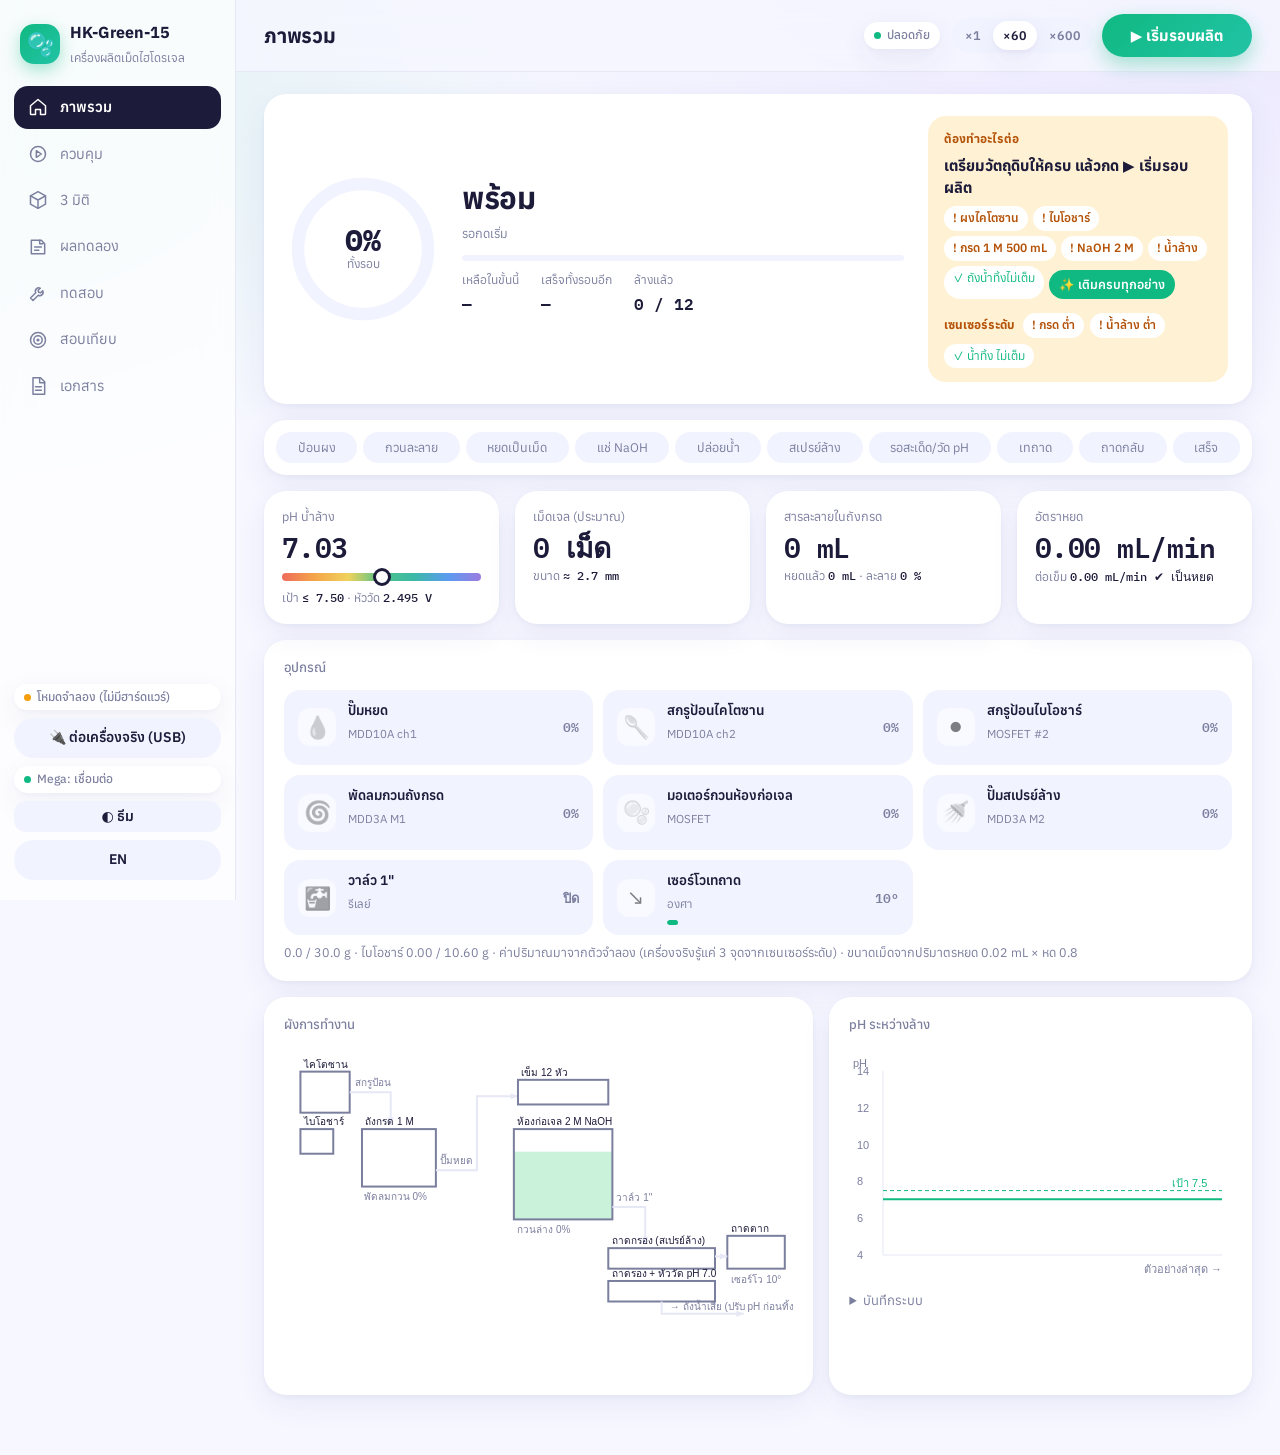
==== app.html @ 0091b48e "Web Serial: drive the real Mega straight from the website over USB (Chrome/Edge) Co-Authored-By: Cla" ====
<!doctype html>
<html lang="th">
<head>
<meta charset="utf-8">
<meta name="viewport" content="width=device-width, initial-scale=1">
<link rel="manifest" href="manifest.webmanifest"><meta name="theme-color" content="#10b981"><link rel="icon" href="icons/icon-192.png"><link rel="apple-touch-icon" href="icons/apple-touch-icon.png">
<title>HK-Green-15</title>
<link rel="preconnect" href="https://fonts.googleapis.com"><link rel="preconnect" href="https://fonts.gstatic.com" crossorigin>
<link href="https://fonts.googleapis.com/css2?family=Anuphan:wght@400;500;600;700&family=IBM+Plex+Mono:wght@400;500;600&display=swap" rel="stylesheet">
<link rel="stylesheet" href="style.css">
</head>
<body>
<aside id="side">
  <a class="brand" href="index.html" title="หน้าแรก" style="color:inherit;text-decoration:none"><div class="logo">🫧</div><div><b>HK-Green-15</b><small>เครื่องผลิตเม็ดไฮโดรเจล</small></div></a>
  <nav id="tabs"><button data-t="live" class="on"><svg viewBox="0 0 24 24" fill="none" stroke="currentColor" stroke-width="1.8" stroke-linecap="round" stroke-linejoin="round"><path d="M3 10.5 12 3l9 7.5V20a1 1 0 0 1-1 1h-5v-6H9v6H4a1 1 0 0 1-1-1z"/></svg><span>ภาพรวม</span></button><button data-t="run"><svg viewBox="0 0 24 24" fill="none" stroke="currentColor" stroke-width="1.8" stroke-linecap="round" stroke-linejoin="round"><circle cx="12" cy="12" r="9"/><path d="m10 8 6 4-6 4z"/></svg><span>ควบคุม</span></button><button data-t="m3d"><svg viewBox="0 0 24 24" fill="none" stroke="currentColor" stroke-width="1.8" stroke-linecap="round" stroke-linejoin="round"><path d="M12 2 3 7v10l9 5 9-5V7z"/><path d="m3 7 9 5 9-5M12 12v10"/></svg><span>3 มิติ</span></button><button data-t="batch"><svg viewBox="0 0 24 24" fill="none" stroke="currentColor" stroke-width="1.8" stroke-linecap="round" stroke-linejoin="round"><path d="M4 4h12l4 4v12H4z"/><path d="M8 12h8M8 16h5M14 4v4h4"/></svg><span>ผลทดลอง</span></button><button data-t="test"><svg viewBox="0 0 24 24" fill="none" stroke="currentColor" stroke-width="1.8" stroke-linecap="round" stroke-linejoin="round"><path d="M14.7 6.3a4 4 0 0 0-5.4 5.4L3 18l3 3 6.3-6.3a4 4 0 0 0 5.4-5.4l-2.5 2.5-2.4-.6-.6-2.4z"/></svg><span>ทดสอบ</span></button><button data-t="cal"><svg viewBox="0 0 24 24" fill="none" stroke="currentColor" stroke-width="1.8" stroke-linecap="round" stroke-linejoin="round"><circle cx="12" cy="12" r="9"/><circle cx="12" cy="12" r="5"/><circle cx="12" cy="12" r="1"/></svg><span>สอบเทียบ</span></button><button data-t="doc"><svg viewBox="0 0 24 24" fill="none" stroke="currentColor" stroke-width="1.8" stroke-linecap="round" stroke-linejoin="round"><path d="M6 2h9l5 5v15H6z"/><path d="M14 2v6h6M9 13h7M9 17h7"/></svg><span>เอกสาร</span></button></nav>
  <div class="sidefoot">
    <span id="bMode" class="badge">—</span>
    <button class="b ghost usbbtn" id="usbBtn" hidden title="Chrome / Edge: ต่อ Arduino Mega ด้วยสาย USB แล้วคุมจากเว็บนี้ได้เลย">🔌 ต่อเครื่องจริง (USB)</button>
    <span id="bLink" class="badge">ไม่มีข้อมูล</span>
    <button class="b ghost" id="theme" title="สลับโหมดสว่าง/มืด">◐ ธีม</button>
  </div>
</aside>
<div id="appmain">
<header id="topbar">
  <div class="tbtitle" id="tbTitle">ภาพรวม</div>
  <div class="spacer"></div>
  <span id="bSafety" class="badge">—</span>
  <div id="dock">
    <div class="spdchips sim" id="dockSpd"><button data-speed="1">×1</button><button data-speed="60">×60</button><button data-speed="600">×600</button></div>
    <button class="b main" id="dockMain">▶ เริ่มรอบผลิต</button>
  </div>
</header>
<main>
<!-- ============================================================ live -->
<section class="tab on" id="t-live">
  <div class="hero card">
    <div class="ring"><svg viewBox="0 0 120 120"><circle class="rbg" cx="60" cy="60" r="52"/><circle class="rfg" id="ringFg" cx="60" cy="60" r="52"/></svg>
      <div class="ringtxt"><b id="ringPct">0%</b><small>ทั้งรอบ</small></div></div>
    <div class="herobody">
      <div class="herostate"><span class="state" id="stName">—</span></div>
      <div class="note" id="stDesc">—</div>
      <div class="bar"><i id="stBar"></i></div>
      <div class="herokv"><div><small>เหลือในขั้นนี้</small><b id="stLeft">—</b></div><div><small>เสร็จทั้งรอบอีก</small><b id="eta">—</b></div><div><small>ล้างแล้ว</small><b id="rinseN">—</b></div></div>
    </div>
    <div class="nextcard" id="nextCard"><small>ต้องทำอะไรต่อ</small><b id="nextTxt">—</b><div id="checklist2"></div></div>
  </div>
  <div class="steps card" id="steps"></div>
  <div class="kpis">
    <div class="kpi"><small>pH น้ำล้าง</small><b><span id="ph">—</span></b><div class="phbar"><i id="phMark"></i></div><span class="kfoot">เป้า <b id="phT">—</b> · หัววัด <b id="phV">—</b></span></div>
    <div class="kpi"><small>เม็ดเจล (ประมาณ)</small><b id="beads">—</b><span class="kfoot">ขนาด <b id="beadD">—</b></span></div>
    <div class="kpi"><small>สารละลายในถังกรด</small><b id="acid">—</b><span class="kfoot">หยดแล้ว <b id="dripped">—</b> · ละลาย <b id="diss">—</b></span></div>
    <div class="kpi"><small>อัตราหยด</small><b id="flow">—</b><span class="kfoot">ต่อเข็ม <b id="perNeedle">—</b></span></div>
  </div>
  <div class="card"><h3>อุปกรณ์</h3><div class="eqgrid" id="outs"></div>
    <div class="note"><span id="powder">—</span> · <span id="simOnlyNote">ค่าปริมาณมาจากตัวจำลอง — เครื่องจริงรู้แค่ 3 จุดจากเซนเซอร์ระดับ</span></div></div>
  <div class="split" style="margin-top:16px">
    <div class="card"><h3>ผังการทำงาน</h3><canvas id="proc" height="330"></canvas></div>
    <div class="card"><h3>pH ระหว่างล้าง</h3><canvas id="trend" height="230"></canvas>
      <details class="logbox"><summary>บันทึกระบบ</summary><div class="log" id="log"></div></details></div>
  </div>
</section>

<!-- ============================================================ run / recipe -->
<section class="tab" id="t-run">
  <div class="split">
    <div class="card"><h3>สั่งงาน</h3>
      <div class="row"><button class="b green" id="start">▶ เริ่มรอบผลิต</button><button class="b red" id="stop">■ หยุดฉุกเฉิน (SAFE)</button>
        <button class="b ghost" id="reset">รีเซ็ตหลังหยุด (ดึง E-stop ขึ้นก่อน)</button></div>
      <div class="note">เริ่มได้เมื่อสถานะ IDLE หรือ DONE · ปุ่มเขียวหน้าเครื่องทำงานเหมือนกัน · E-stop ตัดไฟ 12 V มอเตอร์ด้วยฮาร์ดแวร์</div>
      <div class="card sim" style="margin-top:12px"><h3>ความเร็วตัวจำลอง</h3>
        <div class="row"><button class="b ghost" data-speed="1">×1</button><button class="b ghost" data-speed="60">×60</button>
          <button class="b ghost" data-speed="600">×600</button><button class="b ghost" data-speed="3600">×3600</button>
          <button class="b ghost" id="skip">ข้ามขั้นนี้</button><span class="mono" id="spd">—</span></div>
        <div class="row"><button class="b red" id="simEstop">กด E-stop</button><button class="b ghost" id="simEstopRel">ดึง E-stop ขึ้น</button></div>
        <div class="note">×600 = 1 วินาทีจริงเท่ากับ 10 นาที (ทั้งรอบ ~9 ชม. ใช้ ~1 นาที)</div></div>
    </div>
    <div class="card"><h3>สูตร</h3>
      <div class="row"><label class="f">ปริมาตรกรด (mL)<input type="number" id="vol" value="500" step="50"></label>
        <label class="f">ไคโตซาน (% w/v)<input type="number" id="chi" value="6" step="0.5"></label>
        <label class="f">ไบโอชาร์ (% w/w)<select id="bio"><option>0</option><option>1</option><option selected>2</option><option>3</option></select></label>
        <button class="b ghost" id="calcDose">คำนวณผง</button></div>
      <div class="note" id="doseNote">—</div>
      <table id="recipe" style="margin-top:8px"></table>
      <div class="row" style="margin-top:8px"><button class="b" id="sendRecipe">ส่งสูตรทั้งหมด</button><span class="note" id="recipeChk"></span></div>
    </div>
  </div>
</section>

<!-- ============================================================ bench test -->
<section class="tab" id="t-test">
  <div class="split">
    <div class="card"><h3>ทดสอบทีละตัว</h3>
      <div id="testRows"></div>
      <div class="row" style="margin-top:10px"><button class="b red" id="testOff">ปิดทั้งหมด</button></div>
      <div class="note">ใช้ตรวจสายไฟ ทิศหมุน และค่า PWM ต่ำสุดที่มอเตอร์ยังหมุน ก่อนใส่สารเคมีจริง · พัดลมกวนถังกรดถูกบังคับ ≥ 128 (50 %)</div></div>
    <div class="card"><h3>ก่อนเดินเครื่องครั้งแรก</h3>
      <ol class="note" id="checklist">
        <li>E-stop: กดแล้วมอเตอร์ทุกตัวหยุด, หน้าเว็บขึ้น E-STOP</li>
        <li>ปั๊มหยด: หมุนทางที่ดูดจากถังกรดไปหัวเข็ม (กลับขั้วถ้าผิด)</li>
        <li>สกรูป้อนผง: ผงไหลลงช่องตรงถังกรด ไม่ค้างในท่อ</li>
        <li>พัดลมกวนถังกรด + มอเตอร์กวนห้องก่อเจล: แท่งกวนหมุนตาม ไม่กระโดด</li>
        <li>วาล์ว 1": เปิด/ปิดได้ ไม่รั่ว (ทดสอบด้วยน้ำเปล่า)</li>
        <li>ปั๊มสเปรย์: น้ำออกครบ 3 หัว ไม่กระเด็นออกนอกถาด</li>
        <li>เซอร์โวเทถาด: 10° = ราบ, 120° = เทหมด ไม่ชนโครง</li>
        <li>พัดลมกล่องไฟ: หมุนทันทีที่เปิดเครื่อง</li>
      </ol></div>
  </div>
</section>

<!-- ============================================================ batch logger -->
<section class="tab" id="t-batch">
  <div class="split">
    <div class="card"><h3>บันทึกผลรอบนี้</h3>
      <div class="row">
        <label class="f">ไบโอชาร์ (%)<select id="bBio"><option>0</option><option>1</option><option selected>2</option><option>3</option></select></label>
        <label class="f">ซ้ำครั้งที่<input type="number" id="bRep" value="1" min="1"></label>
        <label class="f">จำนวนเม็ด (นับ/ประมาณ)<input type="number" id="bN" value="0"></label>
        <label class="f">ขนาดเม็ดเฉลี่ย (mm)<input type="number" id="bD" value="0" step="0.1"></label>
        <label class="f">SD ขนาด (mm)<input type="number" id="bDsd" value="0" step="0.05"></label></div>
      <div class="row">
        <label class="f">น้ำหนักเปียกที่ได้ (g)<input type="number" id="bWet" value="0" step="0.1"></label>
        <label class="f">น้ำหนักแห้ง (g)<input type="number" id="bDry" value="0" step="0.01"></label>
        <label class="f">น้ำหนักหลังแช่น้ำ 24 ชม. (g)<input type="number" id="bSw" value="0" step="0.01"></label>
        <label class="f">pH สุดท้าย<input type="number" id="bPh" value="0" step="0.01"></label>
        <label class="f">รอบล้าง<input type="number" id="bRin" value="0"></label></div>
      <div class="row"><label class="f" style="flex:1">หมายเหตุ<input id="bNote" style="width:100%"></label></div>
      <div class="row"><button class="b ghost" id="bFill">ดึงค่าจากรอบล่าสุดของเครื่อง</button><button class="b green" id="bSave">บันทึกผล</button>
        <span class="note" id="bSwOut"></span></div>
      <div class="note">การพองตัว (%) = (น้ำหนักหลังแช่ − น้ำหนักแห้ง) ÷ น้ำหนักแห้ง × 100 · งานวิจัยเดิม: ไบโอชาร์ 2 % ได้ 605 %</div>
    </div>
    <div class="card"><h3>สรุปตามสัดส่วนไบโอชาร์</h3>
      <div id="sampleBar" class="samplebar"></div>
      <canvas id="swChart" height="230"></canvas>
      <div class="note" style="margin:10px 0 4px">ขนาดเม็ดเฉลี่ย (mm) ± SD</div><canvas id="dChart" height="150"></canvas>
      <div class="tblwrap"><table id="sumTbl"></table></div></div>
  </div>
  <div class="card" style="margin-top:12px"><h3>ผลทั้งหมด <a href="/api/batches.csv" class="b ghost" style="text-decoration:none;margin-left:8px">ดาวน์โหลด CSV</a></h3>
    <div class="tblwrap"><table id="bTbl"></table></div></div>
</section>

<!-- ============================================================ calibration -->
<section class="tab" id="t-cal">
  <div class="grid">
    <div class="card"><h3>หัววัด pH</h3>
      <ol class="note"><li>จุ่มหัววัดในบัฟเฟอร์ pH 7 รอค่านิ่ง 1 นาที → กด "จำค่า pH 7"</li><li>ล้างหัววัด จุ่มบัฟเฟอร์ตัวที่ 2 → เลือกค่า กด "จำค่า"</li><li>กด "ส่งค่าสอบเทียบ"</li></ol>
      <div class="row"><span class="mono" id="calV">V = —</span></div>
      <div class="row"><button class="b ghost" id="cal7">จำค่า pH 7</button><span class="mono" id="v7">—</span></div>
      <div class="row"><select id="buf2"><option value="4">pH 4.01</option><option value="10">pH 10.01</option></select><button class="b ghost" id="cal2">จำค่า</button><span class="mono" id="v2">—</span></div>
      <div class="row"><button class="b" id="calSend">ส่งค่าสอบเทียบ</button><span class="mono" id="calRes">—</span></div></div>
    <div class="card"><h3>สกรูป้อนผง</h3>
      <ol class="note"><li>ใส่ผงในถังพัก วางถ้วยบนตาชั่งใต้ช่องออก</li><li>สั่งเดิน 60 วินาที (30 rpm = 30 รอบ)</li><li>ชั่งน้ำหนัก → ใส่ค่า → ระบบคำนวณ g/rev</li></ol>
      <div class="row"><button class="b ghost" id="augRun">เดิน auger 60 s</button><span class="mono" id="augClk">—</span></div>
      <div class="row"><label class="f">ผงที่ได้ (g)<input type="number" id="augG" value="0" step="0.1"></label><button class="b" id="augSend">ส่งค่า</button><span class="mono" id="augRes">—</span></div></div>
    <div class="card"><h3>ปั๊มหยด</h3>
      <ol class="note"><li>ใส่น้ำเปล่าในถังกรด วางกระบอกตวงใต้หัวเข็ม</li><li>เดินปั๊มที่ PWM ปัจจุบัน 60 วินาที แล้วตวง mL</li><li>ระบบคำนวณ PWM ใหม่ (สมมติอัตราไหลแปรผันตาม PWM − 30)</li></ol>
      <div class="row"><button class="b ghost" id="periRun">เดินปั๊ม 60 s</button><span class="mono" id="periClk">—</span></div>
      <div class="row"><label class="f">ตวงได้ (mL)<input type="number" id="periMl" value="0" step="0.5"></label><button class="b" id="periSend">คำนวณ + ส่ง</button><span class="mono" id="periRes">—</span></div>
      <div class="note">น้ำเปล่าไหลเร็วกว่าสารละลายไคโตซาน 6 % ที่หนืด — ทวนซ้ำด้วยสารละลายจริงอีกครั้ง</div></div>
    <div class="card"><h3>ข้อมูลย้อนหลัง</h3><a href="/api/history.csv" class="b ghost" style="text-decoration:none">ดาวน์โหลด CSV (1 ชม.)</a>
      <div class="note" style="margin-top:8px">Mega ส่งสถานะทุก 0.5 วินาทีทาง USB (JSON ทีละบรรทัด)</div></div>
  </div>
</section>

<!-- ============================================================ 3D model -->
<section class="tab" id="t-m3d">
  <div class="m3wrap">
    <div class="card m3view">
      <div id="m3d">
        <div id="m3dLabels"></div><div id="m3dFun"></div>
        <div class="h3hud">
          <span id="h3State" class="h3state">—</span><span id="h3Left" class="h3sub"></span>
          <span class="h3chip"><i id="h3PhDot"></i>pH <b id="h3Ph">—</b></span>
          <span class="h3chip">🟤 <b id="h3Beads">0</b> เม็ด</span><span class="h3chip" id="h3Speed"></span>
        </div>
        <div class="h3views">
          <button data-view="all" class="on">ทั้งเครื่อง</button><button data-view="mix">ถังผสม</button>
          <button data-view="chamber">ถังขึ้นรูป</button><button data-view="rinse">โซนล้าง</button>
        </div>
        <div class="h3tools">
          <button id="m3dXray" class="on" title="มองทะลุถัง">👀</button><button id="m3dLbl" class="on" title="ป้ายชื่อ">🏷️</button><button id="m3dSpin" title="หมุนอัตโนมัติ">🔄</button>
        </div>
        <button id="m3dTourBtn" class="tourbtn"><span class="tplay">▶</span> Simulation <small>ดูการทำงานทั้งรอบใน 1 นาที</small></button>
        <div id="m3dToast"></div>
      </div>
      <div class="m3bar"><span id="m3dInfo">—</span></div>
    </div>
    <div class="m3side">
      <div class="card">
        <h3>เติมวัตถุดิบ</h3>
        <div class="lv" id="lvHopper"><span>🥄 ไคโตซาน</span><div class="lvbar"><i></i></div><b>—</b><button class="mini" id="fillHopper">เติม</button></div>
        <div class="lv" id="lvBio"><span>⚫ ไบโอชาร์</span><div class="lvbar"><i></i></div><b>—</b><button class="mini" id="fillBio">เติม</button></div>
        <div class="lv" id="lvAcid"><span>🧴 กรด 1 M</span><div class="lvbar"><i></i></div><b>—</b><button class="mini" id="fillAcid">เติม</button></div>
        <div class="lv" id="lvNaoh"><span>🫧 NaOH</span><div class="lvbar"><i></i></div><b>—</b><button class="mini" id="fillNaoh">เติม</button></div>
        <div class="lv" id="lvWater"><span>🚰 น้ำล้าง</span><div class="lvbar"><i></i></div><b>—</b><button class="mini" id="fillWater">เติม</button></div>
        <div class="lv" id="lvWaste"><span>🗑️ น้ำทิ้ง</span><div class="lvbar"><i></i></div><b>—</b><button class="mini ghost" id="emptyWaste">เท</button></div>
        <div class="lv" id="lvTray"><span>☀️ ถาดตาก</span><div class="lvbar"><i></i></div><b>—</b><button class="mini ghost" id="emptyTray">เก็บ</button></div>
        <button class="b fun" id="fillAll">✨ เติมครบทุกอย่าง</button>
      </div>
      <div class="card">
        <h3>เดินเครื่อง</h3>
        <div class="row"><button class="b fun go" id="m3dStart">▶ START</button><button class="b fun stop" id="m3dStop">■ STOP</button><button class="b ghost" id="m3dReset">รีเซ็ต</button></div>
        <div class="row spd"><span class="note" style="margin:0">ความเร็ว</span><button class="mini ghost" data-spd3="1">×1</button><button class="mini ghost" data-spd3="60">×60</button><button class="mini ghost" data-spd3="600">×600</button></div>
      </div>
      <details class="card"><summary><h3 style="display:inline">ชิ้นส่วน</h3></summary>
        <div class="m3btns"><button class="mini ghost" id="m3dAll">แสดงทั้งหมด</button></div>
        <div id="m3dParts"></div></details>
    </div>
  </div>
</section>

<!-- ============================================================ documents -->
<section class="tab" id="t-doc">
  <div class="card news" style="margin-bottom:16px"><h3>✨ อัปเดตล่าสุด · v8.9 (15 ต.ค. 2026)</h3>
    <div class="newsgrid">
      <div><b>⚫ ชุดป้อนไบโอชาร์แยก</b><span>ถัง ≈ 45 g (4 รอบ) + สกรู Ø12 + มอเตอร์ N20 · ไบโอชาร์ = 2 % ของน้ำหนักกรด + ไคโตซาน ≈ 10.6 g/รอบ ตั้ง 0–3 % บนหน้าจอ ไม่ต้องผสมผงเอง</span></div>
      <div><b>🟩 บอร์ด shield Mega</b><span>ปริ้นหน้าเดียว ทำเองได้ · ขั้วต่อ JST ล็อก 8 ชุด · ไม่ต้องเดินจัมเปอร์</span></div>
      <div><b>📌 ย้ายขา Mega</b><span>ให้เดินลายหน้าเดียวได้ · เฟิร์มแวร์ + ผังสายไฟอัปเดตแล้ว (ตารางด้านล่าง)</span></div>
      <div><b>🧊 3 มิติ</b><span>แท่งกวนหมุน · เม็ดไหลออกทีละเม็ดตอนเปิดวาล์ว · ถังไบโอชาร์</span></div>
      <div><b>💰 งบประมาณ</b><span id="bomTotal">—</span></div>
    </div></div>
  <div class="grid" style="margin-bottom:16px">
    <div class="card"><h3>ภาพเครื่อง</h3><img src="doc/render_iso.png" class="docimg" alt="render"></div>
    <div class="card"><h3>ชุดป้อนไบโอชาร์ (v8.9)</h3><img src="doc/bio_feeder.png" class="docimg" alt="biochar feeder"></div>
  </div>
  <div class="card" style="margin-bottom:16px"><h3>บอร์ด shield สำหรับ Mega <a class="b ghost" href="doc/pcb_copper_1to1.pdf" target="_blank" style="text-decoration:none;margin-left:8px">⬇ ลายปริ้น 1:1 (PDF)</a></h3>
    <div class="grid">
      <figure class="docfig"><img src="doc/pcb_top.png" class="docimg" alt="pcb top"><figcaption>ด้านอุปกรณ์</figcaption></figure>
      <figure class="docfig"><img src="doc/pcb_copper.png" class="docimg" alt="pcb copper"><figcaption>ลายทองแดง (มองจากด้านบน)</figcaption></figure>
    </div>
    <div class="tblwrap" style="margin-top:10px"><table class="doctbl"><tr><th>ขั้วต่อ</th><th>ไปที่</th><th>pin 1 → pin สุดท้าย</th></tr>
      <tr><td>J10 · 4P</td><td>MDD10A</td><td>D6 PWM2 · D5 PWM1 · D4 DIR1 · D3 DIR2</td></tr>
      <tr><td>J11 · 5P</td><td>MDD3A</td><td>GND · D8 M2A · D7 M1A · D14 M1B · D15 M2B</td></tr>
      <tr><td>J12 · 3P</td><td>MOSFET ×2</td><td>D11 ไบโอชาร์ · D9 กวนถังขึ้นรูป · GND</td></tr>
      <tr><td>J14 · 2P</td><td>เซอร์โว</td><td>GND · D12</td></tr>
      <tr><td>J13 · 3P</td><td>รีเลย์วาล์ว</td><td>D40 · GND · 5V</td></tr>
      <tr><td>J15 · 3P</td><td>หัววัด pH</td><td>5V · GND · A0</td></tr>
      <tr><td>J16 · 6P</td><td>แผงหน้า</td><td>D42 START · D44 STOP · D46 E-stop · D48 ไฟ START · D50 ไฟ STOP · GND</td></tr>
      <tr><td>J17 · 3P</td><td>จอ ESP32</td><td>TX 3.3 V (แบ่งแรงดัน 10k/20k) · RX1 · GND</td></tr>
      <tr><td>J18</td><td>ไฟ 5V จาก BUCK5</td><td>+ · −</td></tr></table></div></div>
  <div class="card" style="margin-bottom:16px"><h3>คู่มือ (PDF)</h3>
    <div class="row" style="flex-wrap:wrap;gap:8px">
      <a class="b ghost" href="doc/user_manual.pdf" target="_blank" style="text-decoration:none">📗 คู่มือการใช้งาน</a>
      <a class="b ghost" href="doc/sop.pdf" target="_blank" style="text-decoration:none">📋 คู่มือการปฏิบัติงาน (SOP)</a>
      <a class="b ghost" href="doc/quick_guide.pdf" target="_blank" style="text-decoration:none">📌 คู่มือย่อติดเครื่อง</a>
      <a class="b ghost" href="doc/maintenance.pdf" target="_blank" style="text-decoration:none">🔧 คู่มือบำรุงรักษา</a>
    </div></div>
  <div class="card" style="margin-bottom:16px"><h3>ใบสั่งซื้อ (BOM) <a class="b ghost" href="doc/bom.csv" download style="text-decoration:none;margin-left:8px">⬇ CSV</a></h3>
    <div class="row" id="bomFilter"></div>
    <div class="tblwrap"><table class="doctbl" id="bomTbl"></table></div></div>
  <div class="card"><h3>แผนผังสายไฟ</h3><img src="doc/wiring.svg" style="width:100%;background:#fff;border-radius:6px" alt="wiring"></div>
  <div class="grid" style="margin-top:12px">
    <div class="card"><h3>ผลตรวจระบบไฟฟ้า</h3><pre class="log" id="docE" style="max-height:360px"></pre></div>
    <div class="card"><h3>ผลคำนวณความเป็นไปได้</h3><pre class="log" id="docF" style="max-height:360px"></pre></div>
  </div>
</section>
</main>
</div>
<div id="gtoast"></div>
<script>window.HK_STATIC = !/^(localhost|127\.0\.0\.1|\[::1\])$/.test(location.hostname);</script>
<script src="static_mode.js"></script>
<script src="app.js"></script>
<script type="importmap">{"imports":{"three":"./vendor/three.module.js"}}</script>
<script type="module" src="model3d.js"></script>
<script src="i18n.js"></script>
<script src="pwa.js"></script>
</body>
</html>
---- style.css ----
/* HK-Green-15 dashboard — minimal, friendly. Light by default; dark via the toggle or the OS setting. */
:root {
  --bg: #f6f7ff; --panel: #ffffff; --panel2: #f1f3ff; --line: #e6e8f5; --text: #1d1b3a; --muted: #7b7f9e;
  --accent: #10b981; --accent-soft: #d9fbe9; --ok: #10b981; --warn: #f59e0b; --bad: #f43f5e; --water: #3b82f6;
  --pink: #ff5ea8; --sun: #ffc23d; --sky: #5b8cff; --grape: #8b5cf6;
  --shadow: 0 2px 4px rgba(60, 50, 140, .04), 0 10px 30px rgba(60, 50, 140, .07);
  --spring: cubic-bezier(.34, 1.56, .64, 1);
  --mono: "IBM Plex Mono", ui-monospace, Menlo, monospace; --r: 22px;
}
:root[data-theme="dark"] {
  --bg: #13122a; --panel: #1c1b38; --panel2: #25244a; --line: #302f58; --text: #eeeefe; --muted: #9a99c4;
  --accent: #34d399; --accent-soft: #173c33; --ok: #34d399; --warn: #fbbf24; --bad: #fb7185; --water: #60a5fa;
  --shadow: 0 1px 2px rgba(0, 0, 0, .3);
}
* { box-sizing: border-box; }
body { margin: 0; background: radial-gradient(900px 500px at 100% -10%, color-mix(in srgb, var(--grape) 12%, transparent), transparent), radial-gradient(700px 400px at -10% 10%, color-mix(in srgb, var(--accent) 12%, transparent), transparent), var(--bg); background-attachment: fixed; color: var(--text); font: 15px/1.55 "Anuphan", "Sarabun", system-ui, sans-serif; -webkit-font-smoothing: antialiased; }

/* header + tabs */
header { display: flex; align-items: center; gap: 10px; padding: 14px 24px 10px; flex-wrap: wrap; max-width: 1280px; margin: 0 auto; }
header h1 { font-size: 20px; margin: 0; font-weight: 700; letter-spacing: -.01em; }
header h1::before { content: "🫧"; display: inline-block; margin-right: 8px; animation: bob 2.4s ease-in-out infinite; }
@keyframes bob { 50% { transform: translateY(-3px) rotate(-8deg); } }
header .sub { color: var(--muted); font-size: 13px; margin-top: 2px; }
.spacer { flex: 1; }
.badge { display: inline-flex; align-items: center; gap: 6px; padding: 4px 10px; border-radius: 999px; font-size: 12px; font-weight: 500; background: var(--panel); color: var(--muted); box-shadow: var(--shadow); }
.badge::before { content: ""; width: 7px; height: 7px; border-radius: 50%; background: var(--muted); }
.badge.ok::before { background: var(--ok); } .badge.warn::before { background: var(--warn); } .badge.bad { color: #fff; background: var(--bad); } .badge.bad::before { background: #fff; }
#theme { border-radius: 999px; padding: 5px 10px; }
nav { position: sticky; top: 0; z-index: 5; display: flex; gap: 4px; padding: 8px 24px; overflow-x: auto; scrollbar-width: none;
  background: color-mix(in srgb, var(--bg) 88%, transparent); backdrop-filter: blur(10px); max-width: 1280px; margin: 0 auto; }
nav button { flex: none; background: transparent; color: var(--muted); border: 0; padding: 8px 16px; border-radius: 999px; cursor: pointer; font: inherit; font-size: 14px; transition: background .15s, color .15s, transform .25s var(--spring); }
nav button:hover { transform: translateY(-2px); }
nav button:hover { color: var(--text); }
nav button.on { background: linear-gradient(135deg, var(--accent), #22c3a6); color: #fff; font-weight: 600; box-shadow: 0 6px 16px color-mix(in srgb, var(--accent) 35%, transparent); }
main { padding: 8px 24px 40px; max-width: 1280px; margin: 0 auto; }
section.tab { display: none; animation: fade .2s ease; }
section.tab.on { display: block; }
@keyframes fade { from { opacity: 0; transform: translateY(4px); } }

/* cards */
.grid { display: grid; gap: 16px; grid-template-columns: repeat(auto-fit, minmax(260px, 1fr)); }
.split { display: grid; gap: 16px; grid-template-columns: 1.3fr 1fr; } @media (max-width: 900px) { .split { grid-template-columns: 1fr; } }
.card { background: var(--panel); border-radius: var(--r); padding: 18px 20px; box-shadow: var(--shadow); transition: transform .3s var(--spring), box-shadow .3s; }
.grid > .card:hover, .split > .card:hover { transform: translateY(-3px); }
.card .card { background: var(--panel2); box-shadow: none; }
.card h3 { margin: 0 0 12px; font-size: 13px; color: var(--muted); font-weight: 500; }
.big { font: 600 40px/1 var(--mono); letter-spacing: -.02em; }
.unit { font-size: 14px; color: var(--muted); margin-left: 6px; }
.kv { display: grid; grid-template-columns: 1fr max-content; gap: 6px 16px; font-size: 14px; }
.kv span { color: var(--muted); }
.kv b { text-align: right; font-family: var(--mono); font-weight: 500; }
.note { color: var(--muted); font-size: 12.5px; margin-top: 8px; } .mono { font-family: var(--mono); }

/* controls */
.row { display: flex; gap: 8px; align-items: center; flex-wrap: wrap; margin: 8px 0; }
label.f { display: flex; flex-direction: column; gap: 4px; font-size: 12.5px; color: var(--muted); }
input, select { background: var(--panel2); color: var(--text); border: 1px solid transparent; border-radius: 10px; padding: 8px 10px; font: inherit; transition: border-color .15s; }
input:focus, select:focus { outline: none; border-color: var(--accent); background: var(--panel); }
input[type=number] { width: 96px; } input[type=range] { width: 100%; accent-color: var(--accent); }
input[type=checkbox] { accent-color: var(--accent); }
button.b { background: var(--accent); color: #fff; border: 0; border-radius: 999px; padding: 9px 18px; cursor: pointer; font: inherit; font-size: 14px; font-weight: 600; transition: transform .25s var(--spring), filter .15s, box-shadow .2s; }
button.b:hover { transform: translateY(-2px); filter: brightness(1.06); } button.b:active { transform: scale(.92); }
button.b.ghost { background: var(--panel2); color: var(--text); }
button.b.red { background: var(--bad); } button.b.green { background: var(--ok); }
button.b:disabled { opacity: .4; cursor: not-allowed; }
a.b { display: inline-block; }

/* tables, charts, logs */
table { width: 100%; border-collapse: collapse; font-size: 13.5px; }
th, td { border-bottom: 1px solid var(--line); padding: 8px; text-align: right; white-space: nowrap; }
th:first-child, td:first-child { text-align: left; } th { color: var(--muted); font-weight: 500; font-size: 12.5px; }
tr:last-child td { border-bottom: 0; }
.tblwrap { overflow-x: auto; }
canvas { width: 100%; display: block; background: transparent; border-radius: 12px; }
.log { font: 12px/1.6 var(--mono); max-height: 160px; overflow: auto; white-space: pre-wrap; color: var(--muted); background: var(--panel2); border-radius: 10px; padding: 10px 12px; }
.pill { display: inline-block; min-width: 18px; padding: 0 8px; border-radius: 999px; font-size: 12px; background: var(--panel2); }
.alarm { font-weight: 600; padding: 12px; border-radius: 12px; text-align: center; font-size: 17px; }
.alarm.ok { background: var(--accent-soft); color: var(--ok); } .alarm.near { background: color-mix(in srgb, var(--warn) 15%, transparent); color: var(--warn); } .alarm.full { background: color-mix(in srgb, var(--bad) 15%, transparent); color: var(--bad); animation: blink 1s infinite; }
@keyframes blink { 50% { opacity: .55; } }
.sim { background: color-mix(in srgb, var(--warn) 7%, var(--panel)); } .sim h3 { color: var(--warn); }

/* process view */
.steps { display: flex; gap: 6px; flex-wrap: wrap; margin: 0 0 14px; }
.steps span { flex: 1 1 80px; text-align: center; padding: 6px 4px; border-radius: 999px; background: var(--panel2); font-size: 12.5px; color: var(--muted); }
.steps span.done { color: var(--accent); background: var(--accent-soft); }
.steps span.now { background: linear-gradient(135deg, var(--accent), #22c3a6); color: #fff; font-weight: 600; animation: wiggle 2.2s ease-in-out infinite; }
@keyframes wiggle { 0%, 100% { transform: rotate(0); } 5% { transform: rotate(-3deg) scale(1.05); } 10% { transform: rotate(3deg) scale(1.05); } 15% { transform: rotate(0); } }
.steps span.bad { background: var(--bad); color: #fff; }
.state { font: 600 28px/1.1 var(--mono); letter-spacing: -.01em; }
.bar { height: 6px; background: var(--panel2); border-radius: 999px; overflow: hidden; margin: 12px 0 10px; }
.bar > i { display: block; height: 100%; background: var(--accent); width: 0; border-radius: 999px; transition: width .3s; }
.outs { display: grid; grid-template-columns: max-content 1fr 44px; gap: 8px 12px; align-items: center; font-size: 13.5px; }
.outs b { font-family: var(--mono); font-weight: 500; text-align: right; }
.phbar { height: 8px; border-radius: 999px; background: linear-gradient(90deg, #ef6b5b, #f4a64a, #efd25b, #4cc38a, #3cb8a8, #5b9cf0, #9b7be0); position: relative; }
.phbar i { position: absolute; top: -5px; width: 18px; height: 18px; background: var(--panel); border: 3px solid var(--text); border-radius: 50%; transform: translateX(-9px); transition: left .6s var(--spring); }

/* 3D model tab */
.m3wrap { display: grid; grid-template-columns: 1fr 340px; gap: 16px; }
.m3view { padding: 0; overflow: hidden; display: flex; flex-direction: column; }
#m3d { position: relative; height: 72vh; min-height: 420px; touch-action: none; overflow: hidden;
  background: radial-gradient(120% 90% at 50% 0%, color-mix(in srgb, var(--sky) 14%, var(--panel)), var(--panel) 70%); }
#m3d canvas { display: block; border-radius: 0; opacity: 0; transition: opacity .6s; }
#m3d.ready canvas { opacity: 1; }
#m3dLabels { position: absolute; inset: 0; pointer-events: none; }
#m3dLabels span { position: absolute; left: 0; top: 0; white-space: nowrap; font-size: 12px; font-weight: 600; padding: 3px 9px; border-radius: 999px;
  background: color-mix(in srgb, var(--panel) 85%, transparent); color: var(--text); box-shadow: var(--shadow); backdrop-filter: blur(6px); }
#m3dLabels span.act { background: var(--accent); color: #fff; }
.h3hud { position: absolute; left: 14px; top: 14px; display: flex; gap: 6px; flex-wrap: wrap; align-items: center; max-width: calc(100% - 28px); pointer-events: none; }
.h3state { font-weight: 700; font-size: 15px; padding: 6px 14px; border-radius: 999px; background: var(--panel); box-shadow: var(--shadow); }
.h3state.run { background: linear-gradient(135deg, var(--grape), var(--pink)); color: #fff; }
.h3state.bad { background: var(--bad); color: #fff; animation: blink 1s infinite; }
.h3sub { font-size: 12px; color: var(--muted); margin-right: 4px; }
.h3chip { font-size: 12.5px; padding: 5px 11px; border-radius: 999px; background: color-mix(in srgb, var(--panel) 88%, transparent); box-shadow: var(--shadow); display: inline-flex; gap: 5px; align-items: center; }
.h3chip:empty { display: none; }
.h3chip i { width: 10px; height: 10px; border-radius: 50%; background: var(--ok); transition: background .6s; }
.h3chip b { font-family: var(--mono); font-weight: 600; }
.h3views { position: absolute; left: 50%; bottom: 14px; transform: translateX(-50%); display: flex; gap: 4px; padding: 4px; border-radius: 999px; background: color-mix(in srgb, var(--panel) 85%, transparent); box-shadow: var(--shadow); backdrop-filter: blur(8px); }
.h3views button, .h3tools button { border: 0; background: transparent; color: var(--muted); font: inherit; font-size: 13px; padding: 6px 12px; border-radius: 999px; cursor: pointer; transition: transform .25s var(--spring), background .2s, color .2s; }
.h3views button:hover, .h3tools button:hover { transform: translateY(-2px); color: var(--text); }
.h3views button.on { background: var(--text); color: var(--panel); }
.h3tools { position: absolute; right: 14px; top: 14px; display: flex; flex-direction: column; gap: 6px; }
.h3tools button { width: 38px; height: 38px; padding: 0; font-size: 17px; background: var(--panel); box-shadow: var(--shadow); opacity: .55; }
.h3tools button.on { opacity: 1; background: color-mix(in srgb, var(--sun) 35%, var(--panel)); }
#m3dToast { position: absolute; left: 50%; bottom: 70px; transform: translate(-50%, 20px) scale(.9); opacity: 0; pointer-events: none; max-width: 86%; text-align: center;
  padding: 10px 18px; border-radius: 18px; background: var(--text); color: var(--panel); font-weight: 500; box-shadow: var(--shadow); transition: all .45s var(--spring); }
#m3dToast.on { opacity: 1; transform: translate(-50%, 0) scale(1); }
#m3dFun { position: absolute; inset: 0; pointer-events: none; overflow: hidden; }
#m3dFun i { position: absolute; top: -12px; width: 9px; height: 14px; border-radius: 3px; animation: fall 2.4s cubic-bezier(.2, .6, .4, 1) forwards; }
@keyframes fall { to { top: 105%; transform: rotate(540deg) translateX(40px); } }
.m3bar { display: flex; gap: 8px; padding: 10px 18px; font-size: 13px; color: var(--muted); flex-wrap: wrap; }
.m3side { display: flex; flex-direction: column; gap: 16px; max-height: calc(72vh + 44px); overflow: auto; padding: 2px; }
.lv { display: grid; grid-template-columns: 78px 1fr 58px auto; gap: 8px; align-items: center; font-size: 13.5px; margin: 7px 0; }
.lv b { font-family: var(--mono); font-weight: 500; font-size: 12px; text-align: right; }
.lvbar { height: 10px; border-radius: 999px; background: var(--panel2); overflow: hidden; }
.lvbar i { display: block; height: 100%; width: 0; border-radius: 999px; transition: width .8s var(--spring); }
#lvHopper i { background: linear-gradient(90deg, #ede0c8, #c9a978); } #lvBio i { background: linear-gradient(90deg, #6b6b6b, #1f1c1a); } #lvAcid i { background: linear-gradient(90deg, #7cd4ff, var(--sky)); }
#lvNaoh i { background: linear-gradient(90deg, #c4b5fd, var(--grape)); } #lvWater i { background: linear-gradient(90deg, #93c5fd, var(--water)); }
#lvWaste i { background: linear-gradient(90deg, #d9f99d, #84cc16); } #lvTray i { background: linear-gradient(90deg, var(--sun), #f97316); }
#lvWaste.warn i { background: var(--bad); animation: blink 1s infinite; }
button.mini { border: 0; border-radius: 999px; padding: 5px 10px; font: inherit; font-size: 12.5px; font-weight: 600; cursor: pointer; background: var(--accent); color: #fff; transition: transform .25s var(--spring), filter .2s; }
button.mini.ghost { background: var(--panel2); color: var(--text); }
button.mini.on { background: var(--text); color: var(--panel); }
button.mini:hover { transform: translateY(-2px) scale(1.04); } button.mini:active { transform: scale(.9); }
button.b.fun { width: 100%; margin-top: 10px; background: linear-gradient(135deg, var(--grape), var(--pink)); box-shadow: 0 8px 18px color-mix(in srgb, var(--pink) 30%, transparent); }
.row button.b.fun { width: auto; margin: 0; flex: 1; }
button.b.fun.go { background: linear-gradient(135deg, var(--accent), #22c3a6); box-shadow: 0 8px 18px color-mix(in srgb, var(--accent) 30%, transparent); }
button.b.fun.stop { background: linear-gradient(135deg, var(--bad), #fb923c); box-shadow: 0 8px 18px color-mix(in srgb, var(--bad) 25%, transparent); }
.row.spd { gap: 6px; }
details.card summary { cursor: pointer; list-style: none; } details.card summary::after { content: " ▾"; color: var(--muted); }
details.card[open] summary { margin-bottom: 8px; }
.m3btns { display: flex; flex-wrap: wrap; gap: 6px; margin-bottom: 8px; }
.m3row { display: flex; align-items: center; gap: 8px; padding: 5px 8px; border-radius: 10px; font-size: 13.5px; cursor: pointer; }
.m3row:hover { background: var(--panel2); }
.m3row span { flex: 1; } .m3row a { text-decoration: none; color: var(--muted); }
.m3row.sel { background: color-mix(in srgb, var(--pink) 15%, transparent); }
.pop { animation: pop .45s var(--spring); }
@keyframes pop { 0% { transform: scale(1); } 40% { transform: scale(1.12) rotate(-2deg); } 100% { transform: scale(1); } }

@media (max-width: 800px) {
  header, nav, main { padding-left: 16px; padding-right: 16px; }
  header .sub { display: none; }
  .m3wrap { grid-template-columns: 1fr; } #m3d { height: 60vh; } .m3side { max-height: none; } .h3views button { padding: 6px 9px; font-size: 12px; }
  .big { font-size: 34px; }
}
.grid > *, .split > *, .m3wrap > * { min-width: 0; }   /* canvases must not widen the grid on phones */
html, body { overflow-x: hidden; }

/* documents tab */
.docimg { width: 100%; background: #fff; border-radius: 14px; display: block; }
.docfig { margin: 0; } .docfig figcaption { font-size: 12.5px; color: var(--muted); text-align: center; margin-top: 6px; }
.doctbl td, .doctbl th { white-space: normal; text-align: left; vertical-align: top; }
.doctbl td:nth-child(3), .doctbl td:nth-child(4) { white-space: nowrap; }
#bomTbl td:nth-child(3), #bomTbl td:nth-child(4) { text-align: right; }
.doctbl .spec { color: var(--muted); font-size: 12.5px; max-width: 420px; }
.doctbl tr.sum td { font-weight: 700; border-top: 2px solid var(--line); }
.doctbl a { color: var(--accent); }
.news { background: linear-gradient(135deg, color-mix(in srgb, var(--grape) 10%, var(--panel)), color-mix(in srgb, var(--accent) 10%, var(--panel))); }
.newsgrid { display: grid; gap: 10px; grid-template-columns: repeat(auto-fit, minmax(210px, 1fr)); }
.newsgrid div { background: var(--panel); border-radius: 14px; padding: 10px 14px; display: flex; flex-direction: column; gap: 3px; transition: transform .3s var(--spring); }
.newsgrid div:hover { transform: translateY(-3px) rotate(-.5deg); }
.newsgrid span { color: var(--muted); font-size: 13px; }
#bomFilter { gap: 6px; }

/* ================================================================ v2 app shell (sidebar + top bar + dock) */
body { display: grid; grid-template-columns: 236px 1fr; min-height: 100vh; }
#side { position: sticky; top: 0; height: 100vh; display: flex; flex-direction: column; gap: 18px; padding: 20px 14px;
  background: color-mix(in srgb, var(--panel) 72%, transparent); backdrop-filter: blur(14px); border-right: 1px solid var(--line); }
.brand { display: flex; gap: 10px; align-items: center; padding: 0 6px; }
.brand .logo { width: 40px; height: 40px; border-radius: 14px; display: grid; place-items: center; font-size: 22px;
  background: linear-gradient(135deg, var(--accent), #22c3a6); box-shadow: 0 6px 16px color-mix(in srgb, var(--accent) 35%, transparent); animation: bob 3s ease-in-out infinite; }
.brand b { display: block; font-size: 16px; } .brand small { color: var(--muted); font-size: 12px; }
#side nav#tabs { position: static; display: flex; flex-direction: column; gap: 4px; padding: 0; margin: 0; max-width: none; background: none; backdrop-filter: none; overflow: visible; }
#side nav#tabs button { display: flex; align-items: center; gap: 12px; padding: 10px 14px; border-radius: 14px; font-size: 14.5px; text-align: left; color: var(--muted); }
#side nav#tabs button svg { width: 20px; height: 20px; flex: none; }
#side nav#tabs button:hover { background: var(--panel2); color: var(--text); transform: translateX(3px); }
#side nav#tabs button.on { background: var(--text); color: var(--panel); box-shadow: none; }
.sidefoot { margin-top: auto; display: flex; flex-direction: column; gap: 8px; align-items: stretch; }
.sidefoot .badge { justify-content: flex-start; } .sidefoot #theme { border-radius: 12px; }
#appmain { min-width: 0; }
#topbar { position: sticky; top: 0; z-index: 6; max-width: none; margin: 0; padding: 14px 28px; display: flex; align-items: center; gap: 12px;
  background: color-mix(in srgb, var(--bg) 82%, transparent); backdrop-filter: blur(12px); border-bottom: 1px solid var(--line); }
.tbtitle { font-size: 20px; font-weight: 700; letter-spacing: -.01em; }
#dock { display: flex; align-items: center; gap: 8px; }
.spdchips { display: flex; gap: 2px; padding: 3px; border-radius: 999px; background: var(--panel2); }
.spdchips button { border: 0; background: none; color: var(--muted); font: inherit; font-size: 12.5px; font-weight: 600; padding: 5px 10px; border-radius: 999px; cursor: pointer; }
.spdchips button.on { background: var(--panel); color: var(--text); box-shadow: var(--shadow); }
button.b.main { padding: 10px 22px; font-size: 15px; font-weight: 700; min-width: 150px; }
button.b.main.go { background: linear-gradient(135deg, var(--accent), #22c3a6); box-shadow: 0 8px 20px color-mix(in srgb, var(--accent) 35%, transparent); }
button.b.main.stop { background: linear-gradient(135deg, var(--bad), #fb923c); box-shadow: 0 8px 20px color-mix(in srgb, var(--bad) 30%, transparent); }
button.b.main.reset { background: linear-gradient(135deg, var(--sky), var(--grape)); }
main { max-width: 1240px; padding: 22px 28px 60px; }

/* overview hero */
.hero { display: grid; grid-template-columns: 150px 1fr 300px; gap: 24px; align-items: center; padding: 22px 24px; margin-bottom: 16px; }
.ring { position: relative; width: 150px; height: 150px; }
.ring svg { width: 100%; height: 100%; transform: rotate(-90deg); }
.ring circle { fill: none; stroke-width: 10; stroke-linecap: round; }
.ring .rbg { stroke: var(--panel2); } .ring .rfg { stroke: url(#none); stroke: var(--accent); transition: stroke-dashoffset .8s var(--spring); }
body[data-state="SAFE"] .ring .rfg { stroke: var(--bad); }
.ringtxt { position: absolute; inset: 0; display: grid; place-content: center; text-align: center; }
.ringtxt b { font: 700 30px/1 var(--mono); } .ringtxt small { color: var(--muted); font-size: 12px; }
.herostate .state { font: 700 30px/1.15 "Anuphan", sans-serif; letter-spacing: -.01em; }
.herokv { display: flex; gap: 22px; flex-wrap: wrap; margin-top: 6px; }
.herokv small { display: block; color: var(--muted); font-size: 12px; } .herokv b { font: 600 16px var(--mono); }
.nextcard { align-self: stretch; border-radius: 18px; padding: 14px 16px; background: var(--accent-soft); display: flex; flex-direction: column; gap: 6px; }
.nextcard small { color: var(--accent); font-weight: 700; font-size: 12px; text-transform: none; }
.nextcard b { font-size: 15px; line-height: 1.45; }
.nextcard.warn { background: color-mix(in srgb, var(--sun) 22%, var(--panel)); } .nextcard.warn small { color: #b45309; }
#checklist2 { display: flex; flex-wrap: wrap; gap: 5px; margin-top: 2px; }
.ck { font-size: 12px; padding: 3px 9px; border-radius: 999px; background: var(--panel); }
.ck.ok { color: var(--ok); } .ck.no { color: #b45309; font-weight: 600; }
#checklist2 .mini { margin-top: 4px; }
.steps.card { display: flex; gap: 6px; padding: 12px; margin-bottom: 16px; overflow-x: auto; flex-wrap: nowrap; }
.steps.card span { flex: 1 0 auto; }

/* KPI tiles */
.kpis { display: grid; grid-template-columns: repeat(auto-fit, minmax(210px, 1fr)); gap: 16px; margin-bottom: 16px; }
.kpi { background: var(--panel); border-radius: var(--r); padding: 16px 18px; box-shadow: var(--shadow); display: flex; flex-direction: column; gap: 4px;
  transition: transform .3s var(--spring); }
.kpi:hover { transform: translateY(-3px); }
.kpi small { color: var(--muted); font-size: 12.5px; }
.kpi > b { font: 600 28px/1.15 var(--mono); letter-spacing: -.02em; }
.kpi .kfoot { color: var(--muted); font-size: 12px; } .kpi .kfoot b { font: 500 12px var(--mono); color: var(--text); }
.kpi .phbar { margin: 6px 0 4px; }

/* equipment chips */
.eqgrid { display: grid; grid-template-columns: repeat(auto-fit, minmax(230px, 1fr)); gap: 10px; }
.eq { display: flex; align-items: center; gap: 12px; padding: 10px 14px; border-radius: 16px; background: var(--panel2); transition: background .3s, transform .3s var(--spring); }
.eq .ei { font-style: normal; font-size: 22px; width: 38px; height: 38px; display: grid; place-items: center; border-radius: 12px; background: var(--panel); filter: grayscale(1) opacity(.55); transition: filter .3s; }
.eq .et { flex: 1; min-width: 0; } .eq .et span { display: block; font-size: 13.5px; font-weight: 600; } .eq .et small { color: var(--muted); font-size: 11.5px; }
.eq .bar { margin: 6px 0 0; height: 5px; }
.eq > b { font: 600 13px var(--mono); color: var(--muted); }
.eq.on { background: var(--accent-soft); } .eq.on .ei { filter: none; animation: spinwig 1.6s ease-in-out infinite; } .eq.on > b { color: var(--accent); }
@keyframes spinwig { 0%, 100% { transform: rotate(0); } 25% { transform: rotate(-12deg) scale(1.08); } 75% { transform: rotate(12deg) scale(1.08); } }
.logbox { margin-top: 14px; } .logbox summary { cursor: pointer; color: var(--muted); font-size: 13px; margin-bottom: 8px; }

/* global toast */
#gtoast { position: fixed; left: 50%; bottom: 28px; transform: translate(-50%, 30px); opacity: 0; z-index: 50; pointer-events: none;
  padding: 11px 20px; border-radius: 16px; background: var(--text); color: var(--panel); font-weight: 600; box-shadow: var(--shadow); transition: all .45s var(--spring); }
#gtoast.on { opacity: 1; transform: translate(-50%, 0); }

/* phones: bottom tab bar, compact top bar */
@media (max-width: 900px) {
  body { display: block; padding-bottom: 76px; }
  #side { position: fixed; z-index: 20; left: 0; right: 0; bottom: 0; top: auto; height: auto; padding: 6px 8px calc(6px + env(safe-area-inset-bottom));
    flex-direction: row; border-right: 0; border-top: 1px solid var(--line); }
  #side .brand, #side .sidefoot { display: none; }
  #side nav#tabs { flex-direction: row; justify-content: space-between; width: 100%; overflow-x: auto; scrollbar-width: none; }
  #side nav#tabs button { flex-direction: column; gap: 2px; padding: 6px 8px; font-size: 11px; min-width: 56px; }
  #side nav#tabs button:hover { transform: none; }
  #topbar { padding: 10px 16px; flex-wrap: wrap; }
  .tbtitle { font-size: 17px; } #dock .spdchips { display: none; } button.b.main { min-width: 0; padding: 9px 16px; }
  main { padding: 16px 16px 40px; }
  .hero { grid-template-columns: 96px 1fr; gap: 14px; padding: 16px; } .ring { width: 96px; height: 96px; } .ringtxt b { font-size: 20px; }
  .nextcard { grid-column: 1 / -1; } .herostate .state { font-size: 22px; }
}
.spdchips.sim { background: var(--panel2); }
.steps.card { scrollbar-width: none; } .steps.card::-webkit-scrollbar { display: none; }

/* guided simulation tour (3D) */
.tourbtn { position: absolute; right: 64px; top: 14px; z-index: 3; border: 0; cursor: pointer; font: inherit; font-weight: 700; font-size: 15px;
  display: inline-flex; align-items: center; gap: 8px; padding: 9px 18px 9px 10px; border-radius: 999px; color: #fff;
  background: linear-gradient(135deg, var(--accent), var(--sky)); box-shadow: 0 10px 26px color-mix(in srgb, var(--accent) 40%, transparent); transition: transform .3s var(--spring); }
.tourbtn small { font-weight: 500; font-size: 12px; opacity: .9; }
.tourbtn .tplay { width: 28px; height: 28px; border-radius: 50%; background: #fff; color: var(--accent); display: grid; place-items: center; font-size: 12px; animation: tpulse 1.8s infinite; }
@keyframes tpulse { 0% { box-shadow: 0 0 0 0 rgba(255,255,255,.7); } 70% { box-shadow: 0 0 0 12px rgba(255,255,255,0); } 100% { box-shadow: 0 0 0 0 rgba(255,255,255,0); } }
.tourbtn:hover { transform: translateY(-2px) scale(1.03); }
.tourbtn.on { background: var(--text); box-shadow: var(--shadow); } .tourbtn.on small { display: none; } .tourbtn.on .tplay { animation: none; }
.tourbtn.on .tplay::before { content: "✕"; } .tourbtn.on .tplay { font-size: 0; } .tourbtn.on .tplay::before { font-size: 12px; color: var(--text); }
#m3d.touring .h3views, #m3d.touring .h3hud .h3sub { display: none; }
#m3dTour { position: absolute; left: 14px; right: 14px; bottom: 14px; z-index: 3; display: flex; gap: 14px; align-items: center; padding: 14px 16px; border-radius: 22px;
  background: color-mix(in srgb, var(--panel) 92%, transparent); backdrop-filter: blur(12px); box-shadow: var(--shadow);
  transform: translateY(140%); opacity: 0; transition: transform .5s var(--spring), opacity .3s; pointer-events: none; }
#m3dTour.on { transform: none; opacity: 1; pointer-events: auto; }
#m3dTour .tnum { flex: none; width: 54px; height: 54px; border-radius: 18px; display: grid; place-items: center; font-weight: 700; font-family: var(--mono); font-size: 14px;
  color: #fff; background: linear-gradient(135deg, var(--grape), var(--pink)); }
#m3dTour .tbody { flex: 1; min-width: 0; }
#m3dTour .tbody b { font-size: 18px; display: block; }
#m3dTour .tbody p { margin: 2px 0 8px; color: var(--muted); font-size: 14px; line-height: 1.45; }
#m3dTour .tbar { height: 6px; border-radius: 3px; background: var(--panel2); overflow: hidden; }
#m3dTour .tbar i { display: block; height: 100%; width: 0; border-radius: 3px; background: linear-gradient(90deg, var(--accent), var(--sky)); }
#m3dTour .tbtn { flex: none; display: flex; gap: 4px; }
#m3dTour .tbtn button { width: 38px; height: 38px; border-radius: 50%; border: 0; cursor: pointer; background: var(--panel2); color: var(--text); font-size: 14px; transition: transform .25s var(--spring); }
#m3dTour .tbtn button:hover { transform: translateY(-2px); }
@media (max-width: 700px) { .tourbtn { top: auto; bottom: 64px; right: 14px; } #m3d.touring .tourbtn { bottom: auto; top: 60px; } #m3dTour { flex-wrap: wrap; padding: 12px; } #m3dTour .tnum { width: 40px; height: 40px; border-radius: 14px; }
  #m3dTour .tbody b { font-size: 16px; } #m3dTour .tbody p { font-size: 13px; } .tourbtn small { display: none; } }

/* kiosk: the 3D view alone, full screen (used to record the intro video) */
body.kiosk #m3d { position: fixed; inset: 0; height: 100vh !important; z-index: 100; border-radius: 0; }
body.kiosk .tourbtn, body.kiosk .h3tools, body.kiosk .h3views, body.kiosk #m3dTour .tbtn { display: none !important; }
body.kiosk #m3dTour { left: 50%; right: auto; width: min(980px, 80vw); transform: translateX(-50%); bottom: 40px; padding: 20px 26px; }
body.kiosk #m3dTour.on { transform: translateX(-50%); }
body.kiosk #m3dTour .tbody b { font-size: 26px; } body.kiosk #m3dTour .tbody p { font-size: 19px; }
body.kiosk #m3dTour .tnum { width: 70px; height: 70px; font-size: 18px; }
body.kiosk .h3hud { left: 40px; top: 36px; transform: scale(1.25); transform-origin: left top; }
body.kiosk #m3dLabels span { font-size: 15px; }

.sens { display: flex; gap: 6px; flex-wrap: wrap; align-items: center; margin-top: 8px; } .sens small { color: var(--muted); font-size: 12px; margin-right: 2px; }

.langchip { display: none; border: 0; cursor: pointer; font: inherit; font-weight: 700; font-size: 12px; padding: 7px 10px; border-radius: 999px; background: var(--panel); color: var(--text); box-shadow: var(--shadow); }
@media (max-width: 760px) { .langchip { display: inline-block; } }

.samplebar { display: flex; gap: 10px; align-items: center; justify-content: space-between; flex-wrap: wrap; margin: 0 0 10px; font-size: 13px; color: var(--muted); }
.samplebar:empty { display: none; } .samplebar.warn { padding: 8px 12px; border-radius: 14px; background: color-mix(in srgb, var(--warn) 16%, var(--panel)); color: var(--text); }

.usbbtn { font-size: 12.5px; padding: 7px 12px; } @media (max-width: 800px) { .usbbtn { display: none; } }
.usbbtn[hidden] { display: none !important; }
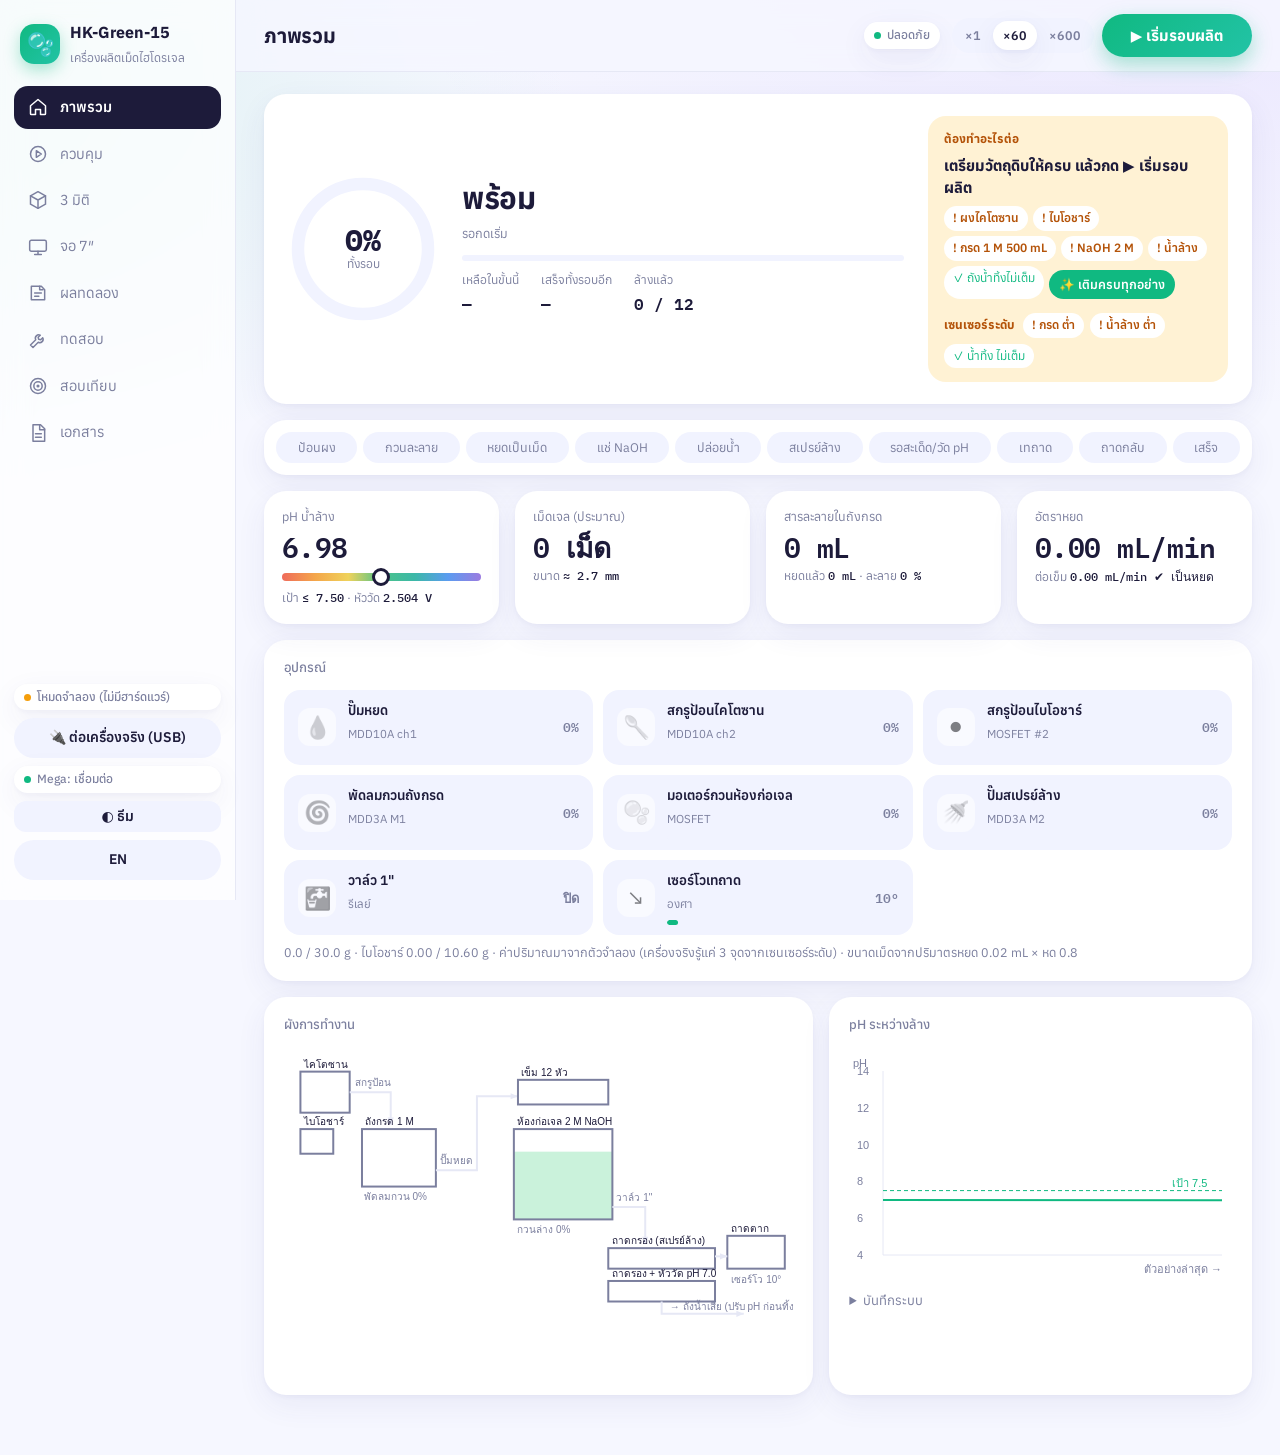
==== commit 05bdc0a9: "Virtual 7-inch screen: the real ESP32 LVGL UI compiled to WebAssembly, driven by the simulator / USB" ====
--- a/app.html
+++ b/app.html
@@ -12,7 +12,7 @@
 <body>
 <aside id="side">
   <a class="brand" href="index.html" title="หน้าแรก" style="color:inherit;text-decoration:none"><div class="logo">🫧</div><div><b>HK-Green-15</b><small>เครื่องผลิตเม็ดไฮโดรเจล</small></div></a>
-  <nav id="tabs"><button data-t="live" class="on"><svg viewBox="0 0 24 24" fill="none" stroke="currentColor" stroke-width="1.8" stroke-linecap="round" stroke-linejoin="round"><path d="M3 10.5 12 3l9 7.5V20a1 1 0 0 1-1 1h-5v-6H9v6H4a1 1 0 0 1-1-1z"/></svg><span>ภาพรวม</span></button><button data-t="run"><svg viewBox="0 0 24 24" fill="none" stroke="currentColor" stroke-width="1.8" stroke-linecap="round" stroke-linejoin="round"><circle cx="12" cy="12" r="9"/><path d="m10 8 6 4-6 4z"/></svg><span>ควบคุม</span></button><button data-t="m3d"><svg viewBox="0 0 24 24" fill="none" stroke="currentColor" stroke-width="1.8" stroke-linecap="round" stroke-linejoin="round"><path d="M12 2 3 7v10l9 5 9-5V7z"/><path d="m3 7 9 5 9-5M12 12v10"/></svg><span>3 มิติ</span></button><button data-t="batch"><svg viewBox="0 0 24 24" fill="none" stroke="currentColor" stroke-width="1.8" stroke-linecap="round" stroke-linejoin="round"><path d="M4 4h12l4 4v12H4z"/><path d="M8 12h8M8 16h5M14 4v4h4"/></svg><span>ผลทดลอง</span></button><button data-t="test"><svg viewBox="0 0 24 24" fill="none" stroke="currentColor" stroke-width="1.8" stroke-linecap="round" stroke-linejoin="round"><path d="M14.7 6.3a4 4 0 0 0-5.4 5.4L3 18l3 3 6.3-6.3a4 4 0 0 0 5.4-5.4l-2.5 2.5-2.4-.6-.6-2.4z"/></svg><span>ทดสอบ</span></button><button data-t="cal"><svg viewBox="0 0 24 24" fill="none" stroke="currentColor" stroke-width="1.8" stroke-linecap="round" stroke-linejoin="round"><circle cx="12" cy="12" r="9"/><circle cx="12" cy="12" r="5"/><circle cx="12" cy="12" r="1"/></svg><span>สอบเทียบ</span></button><button data-t="doc"><svg viewBox="0 0 24 24" fill="none" stroke="currentColor" stroke-width="1.8" stroke-linecap="round" stroke-linejoin="round"><path d="M6 2h9l5 5v15H6z"/><path d="M14 2v6h6M9 13h7M9 17h7"/></svg><span>เอกสาร</span></button></nav>
+  <nav id="tabs"><button data-t="live" class="on"><svg viewBox="0 0 24 24" fill="none" stroke="currentColor" stroke-width="1.8" stroke-linecap="round" stroke-linejoin="round"><path d="M3 10.5 12 3l9 7.5V20a1 1 0 0 1-1 1h-5v-6H9v6H4a1 1 0 0 1-1-1z"/></svg><span>ภาพรวม</span></button><button data-t="run"><svg viewBox="0 0 24 24" fill="none" stroke="currentColor" stroke-width="1.8" stroke-linecap="round" stroke-linejoin="round"><circle cx="12" cy="12" r="9"/><path d="m10 8 6 4-6 4z"/></svg><span>ควบคุม</span></button><button data-t="m3d"><svg viewBox="0 0 24 24" fill="none" stroke="currentColor" stroke-width="1.8" stroke-linecap="round" stroke-linejoin="round"><path d="M12 2 3 7v10l9 5 9-5V7z"/><path d="m3 7 9 5 9-5M12 12v10"/></svg><span>3 มิติ</span></button><button data-t="screen"><svg viewBox="0 0 24 24" fill="none" stroke="currentColor" stroke-width="1.8" stroke-linecap="round" stroke-linejoin="round"><rect x="2" y="4" width="20" height="13" rx="2"/><path d="M8 21h8M12 17v4"/></svg><span>จอ 7″</span></button><button data-t="batch"><svg viewBox="0 0 24 24" fill="none" stroke="currentColor" stroke-width="1.8" stroke-linecap="round" stroke-linejoin="round"><path d="M4 4h12l4 4v12H4z"/><path d="M8 12h8M8 16h5M14 4v4h4"/></svg><span>ผลทดลอง</span></button><button data-t="test"><svg viewBox="0 0 24 24" fill="none" stroke="currentColor" stroke-width="1.8" stroke-linecap="round" stroke-linejoin="round"><path d="M14.7 6.3a4 4 0 0 0-5.4 5.4L3 18l3 3 6.3-6.3a4 4 0 0 0 5.4-5.4l-2.5 2.5-2.4-.6-.6-2.4z"/></svg><span>ทดสอบ</span></button><button data-t="cal"><svg viewBox="0 0 24 24" fill="none" stroke="currentColor" stroke-width="1.8" stroke-linecap="round" stroke-linejoin="round"><circle cx="12" cy="12" r="9"/><circle cx="12" cy="12" r="5"/><circle cx="12" cy="12" r="1"/></svg><span>สอบเทียบ</span></button><button data-t="doc"><svg viewBox="0 0 24 24" fill="none" stroke="currentColor" stroke-width="1.8" stroke-linecap="round" stroke-linejoin="round"><path d="M6 2h9l5 5v15H6z"/><path d="M14 2v6h6M9 13h7M9 17h7"/></svg><span>เอกสาร</span></button></nav>
   <div class="sidefoot">
     <span id="bMode" class="badge">—</span>
     <button class="b ghost usbbtn" id="usbBtn" hidden title="Chrome / Edge: ต่อ Arduino Mega ด้วยสาย USB แล้วคุมจากเว็บนี้ได้เลย">🔌 ต่อเครื่องจริง (USB)</button>
@@ -209,6 +209,14 @@
 </section>
 
 <!-- ============================================================ documents -->
+<!-- ============================================================ virtual 7" screen (the real ESP32 UI in WebAssembly) -->
+<section class="tab" id="t-screen">
+  <div class="card scrcard">
+    <div class="scrhead"><h3>จอสัมผัส 7″ เสมือน</h3><span class="note">โค้ดหน้าจอตัวจริง (ESP32 + LVGL) รันในเว็บ · แตะ/คลิกได้เหมือนจอที่หน้าเครื่อง · ต่อกับเครื่องจำลองหรือเครื่องจริงทาง USB</span></div>
+    <div class="bezel"><canvas id="hkcanvas" width="800" height="480" oncontextmenu="event.preventDefault()"></canvas><div class="scrload" id="scrLoad">กำลังโหลดจอ…</div></div>
+  </div>
+</section>
+
 <section class="tab" id="t-doc">
   <div class="card news" style="margin-bottom:16px"><h3>✨ อัปเดตล่าสุด · v8.9 (15 ต.ค. 2026)</h3>
     <div class="newsgrid">
--- a/style.css
+++ b/style.css
@@ -325,3 +325,12 @@
 
 .usbbtn { font-size: 12.5px; padding: 7px 12px; } @media (max-width: 800px) { .usbbtn { display: none; } }
 .usbbtn[hidden] { display: none !important; }
+
+/* virtual 7" screen */
+.scrcard { max-width: 1000px; margin: 0 auto; }
+.scrhead { display: flex; gap: 12px; align-items: baseline; flex-wrap: wrap; margin-bottom: 14px; } .scrhead h3 { margin: 0; }
+.bezel { position: relative; background: #16152b; border-radius: 28px; padding: 18px; box-shadow: 0 30px 70px rgba(30, 25, 80, .25); }
+.bezel canvas { display: block; width: 100%; height: auto; aspect-ratio: 800 / 480; border-radius: 8px; touch-action: none; background: #f6f7ff; }
+.scrload { position: absolute; inset: 18px; display: grid; place-items: center; color: #fff; font-weight: 600; border-radius: 8px; background: rgba(22, 21, 43, .6); }
+.scrload:empty { display: none; }
+@media (max-width: 700px) { .bezel { padding: 8px; border-radius: 16px; } }
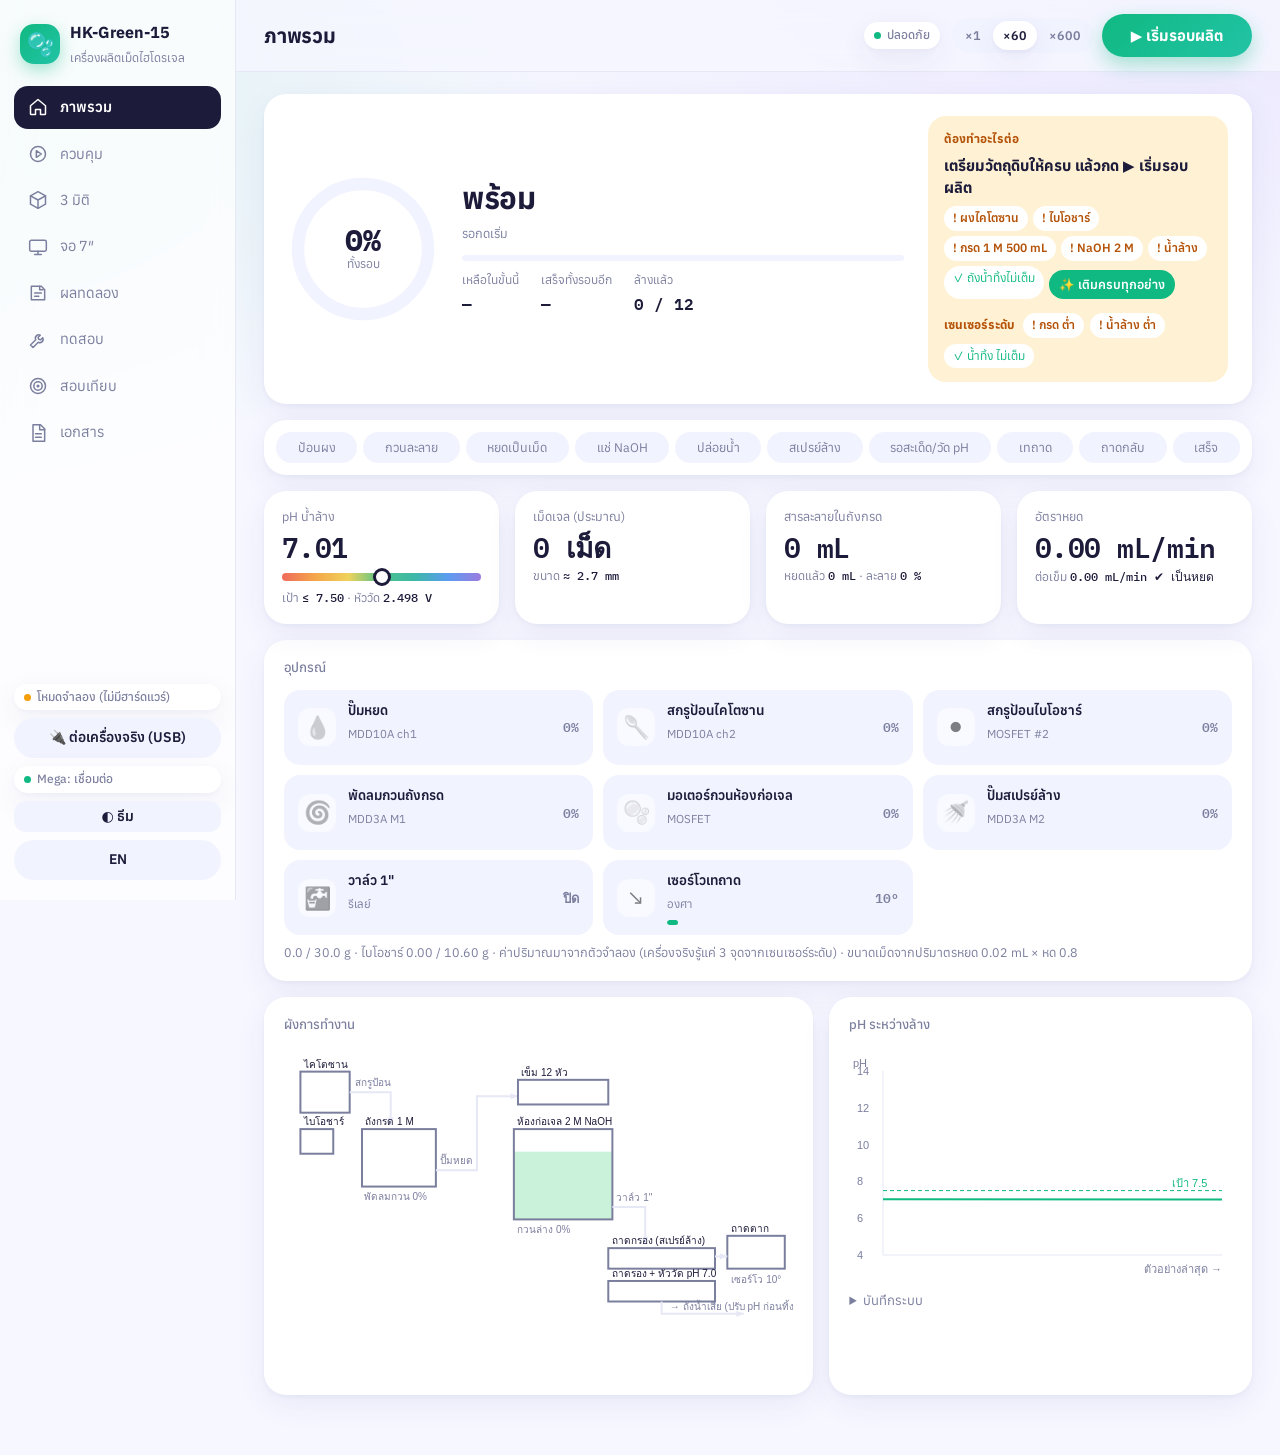
==== commit 6e15589b: "Try the real screen on the showcase page (WASM UI + in-browser simulator); screen.js shared Co-Autho" ====
--- a/app.html
+++ b/app.html
@@ -266,6 +266,7 @@
 <div id="gtoast"></div>
 <script>window.HK_STATIC = !/^(localhost|127\.0\.0\.1|\[::1\])$/.test(location.hostname);</script>
 <script src="static_mode.js"></script>
+<script src="screen.js"></script>
 <script src="app.js"></script>
 <script type="importmap">{"imports":{"three":"./vendor/three.module.js"}}</script>
 <script type="module" src="model3d.js"></script>
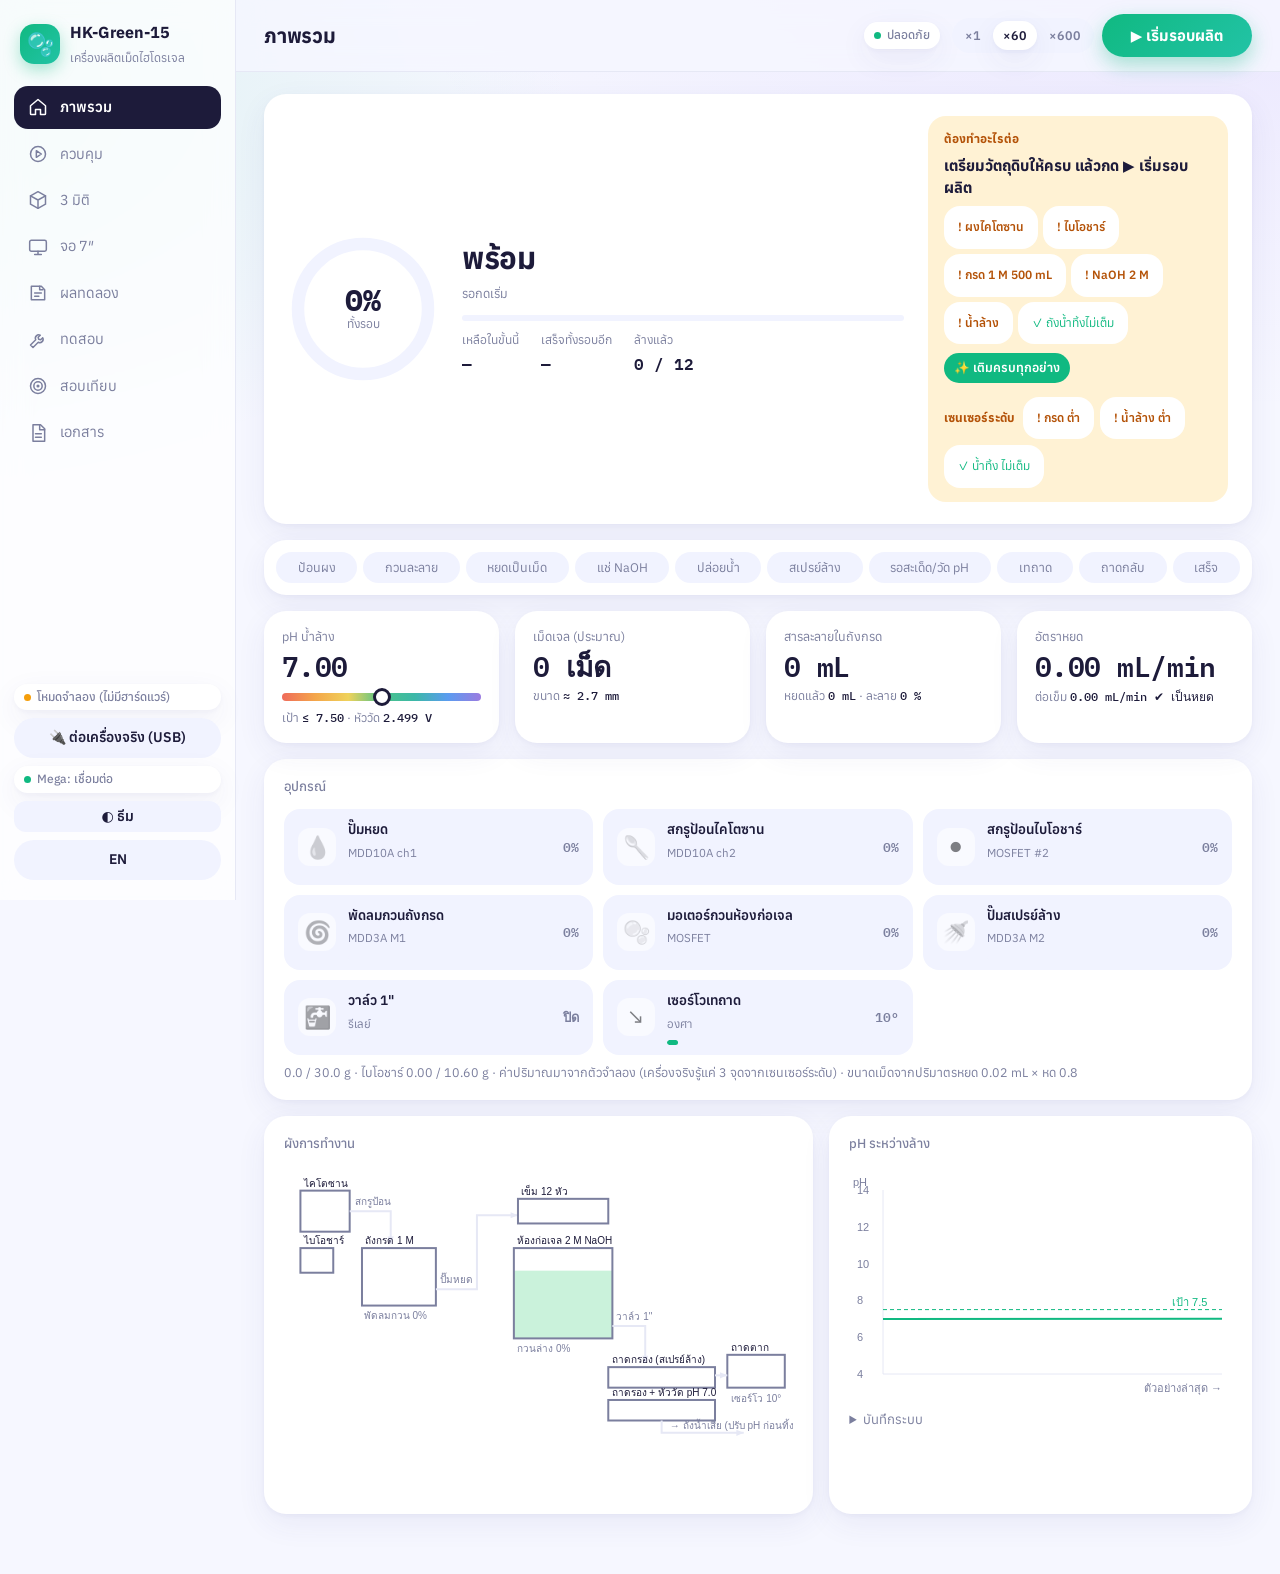
==== commit d4ac5530: "Recipe by crop: pick crop, soil, place, watering → biochar %, grams per plant/pot, plants per batch " ====
--- a/app.html
+++ b/app.html
@@ -7,7 +7,7 @@
 <title>HK-Green-15</title>
 <link rel="preconnect" href="https://fonts.googleapis.com"><link rel="preconnect" href="https://fonts.gstatic.com" crossorigin>
 <link href="https://fonts.googleapis.com/css2?family=Anuphan:wght@400;500;600;700&family=IBM+Plex+Mono:wght@400;500;600&display=swap" rel="stylesheet">
-<link rel="stylesheet" href="style.css">
+<link rel="stylesheet" href="style.css"><link rel="stylesheet" href="crops.css">
 </head>
 <body>
 <aside id="side">
@@ -84,6 +84,7 @@
       <div class="row" style="margin-top:8px"><button class="b" id="sendRecipe">ส่งสูตรทั้งหมด</button><span class="note" id="recipeChk"></span></div>
     </div>
   </div>
+  <div class="card" style="margin-top:12px"><h3>🌱 เลือกสูตรตามพืช</h3><div id="cropTool"></div></div>
 </section>
 
 <!-- ============================================================ bench test -->
@@ -267,6 +268,7 @@
 <script>window.HK_STATIC = !/^(localhost|127\.0\.0\.1|\[::1\])$/.test(location.hostname);</script>
 <script src="static_mode.js"></script>
 <script src="screen.js"></script>
+<script src="crops.js"></script>
 <script src="app.js"></script>
 <script type="importmap">{"imports":{"three":"./vendor/three.module.js"}}</script>
 <script type="module" src="model3d.js"></script>
--- a/crops.css
+++ b/crops.css
@@ -0,0 +1,21 @@
+.crops { display: grid; gap: 14px; }
+.crops .cq { font-weight: 700; font-size: 14px; margin: 4px 0 8px; color: var(--text); }
+.cgrid { display: grid; grid-template-columns: repeat(auto-fill, minmax(150px, 1fr)); gap: 10px; }
+.cc { display: grid; justify-items: center; text-align: center; gap: 4px; padding: 12px 10px; border-radius: 20px; border: 2px solid transparent; cursor: pointer; font: inherit;
+  background: var(--panel); color: var(--text); box-shadow: var(--shadow); transition: transform .3s cubic-bezier(.34,1.56,.64,1), border-color .2s; }
+.cc:hover { transform: translateY(-3px); } .cc.on { border-color: var(--accent); background: color-mix(in srgb, var(--accent) 10%, var(--panel)); }
+.cc .ci { width: 64px; height: 64px; display: grid; place-items: center; position: relative; }
+.cc .ci img { position: absolute; inset: 0; width: 100%; height: 100%; object-fit: contain; } .cc .ci img + b { display: none; }
+.cc .ci b { font-size: 40px; line-height: 1; } .cc.on .ci b { animation: cbob 1.6s ease-in-out infinite; } @keyframes cbob { 50% { transform: translateY(-4px) rotate(-6deg); } }
+.cc span { font-weight: 600; font-size: 14px; } .cc small { color: var(--muted); font-size: 11.5px; line-height: 1.35; }
+.crow { display: grid; grid-template-columns: repeat(auto-fit, minmax(200px, 1fr)); gap: 12px; }
+.cp { border: 0; cursor: pointer; font: inherit; font-size: 13.5px; padding: 7px 13px; margin: 0 6px 6px 0; border-radius: 999px; background: var(--panel2); color: var(--text); transition: transform .25s; }
+.cp:hover { transform: translateY(-2px); } .cp.on { background: var(--accent); color: #fff; font-weight: 600; }
+.cl { display: inline-flex; gap: 6px; align-items: center; font-size: 13.5px; color: var(--muted); } .cl input { width: 86px; padding: 7px 10px; border-radius: 12px; border: 1px solid var(--line); background: var(--panel); color: var(--text); font: inherit; }
+.cres { display: grid; grid-template-columns: repeat(4, 1fr); gap: 10px; padding: 16px; border-radius: 22px; background: linear-gradient(135deg, color-mix(in srgb, var(--accent) 14%, var(--panel)), color-mix(in srgb, var(--sky) 12%, var(--panel))); }
+.cres.no { grid-template-columns: 60px 1fr; align-items: center; background: color-mix(in srgb, var(--warn, #f59e0b) 14%, var(--panel)); } .cres .cbig { font-size: 40px; }
+.ck { background: var(--panel); border-radius: 16px; padding: 12px 14px; } .ck small { color: var(--muted); font-size: 12px; display: block; }
+.ck b { display: block; font-size: 28px; line-height: 1.15; font-family: "IBM Plex Mono", monospace; } .ck span { font-size: 12.5px; color: var(--muted); }
+.chow { grid-column: 1 / -1; margin: 4px 0 0; padding-left: 20px; font-size: 14px; } .csend { grid-column: 1 / -1; justify-self: start; }
+.cnote { font-size: 12.5px; color: var(--muted); margin: 0; }
+@media (max-width: 700px) { .cgrid { grid-template-columns: repeat(2, 1fr); } .cres { grid-template-columns: 1fr 1fr; } .ck b { font-size: 22px; } }
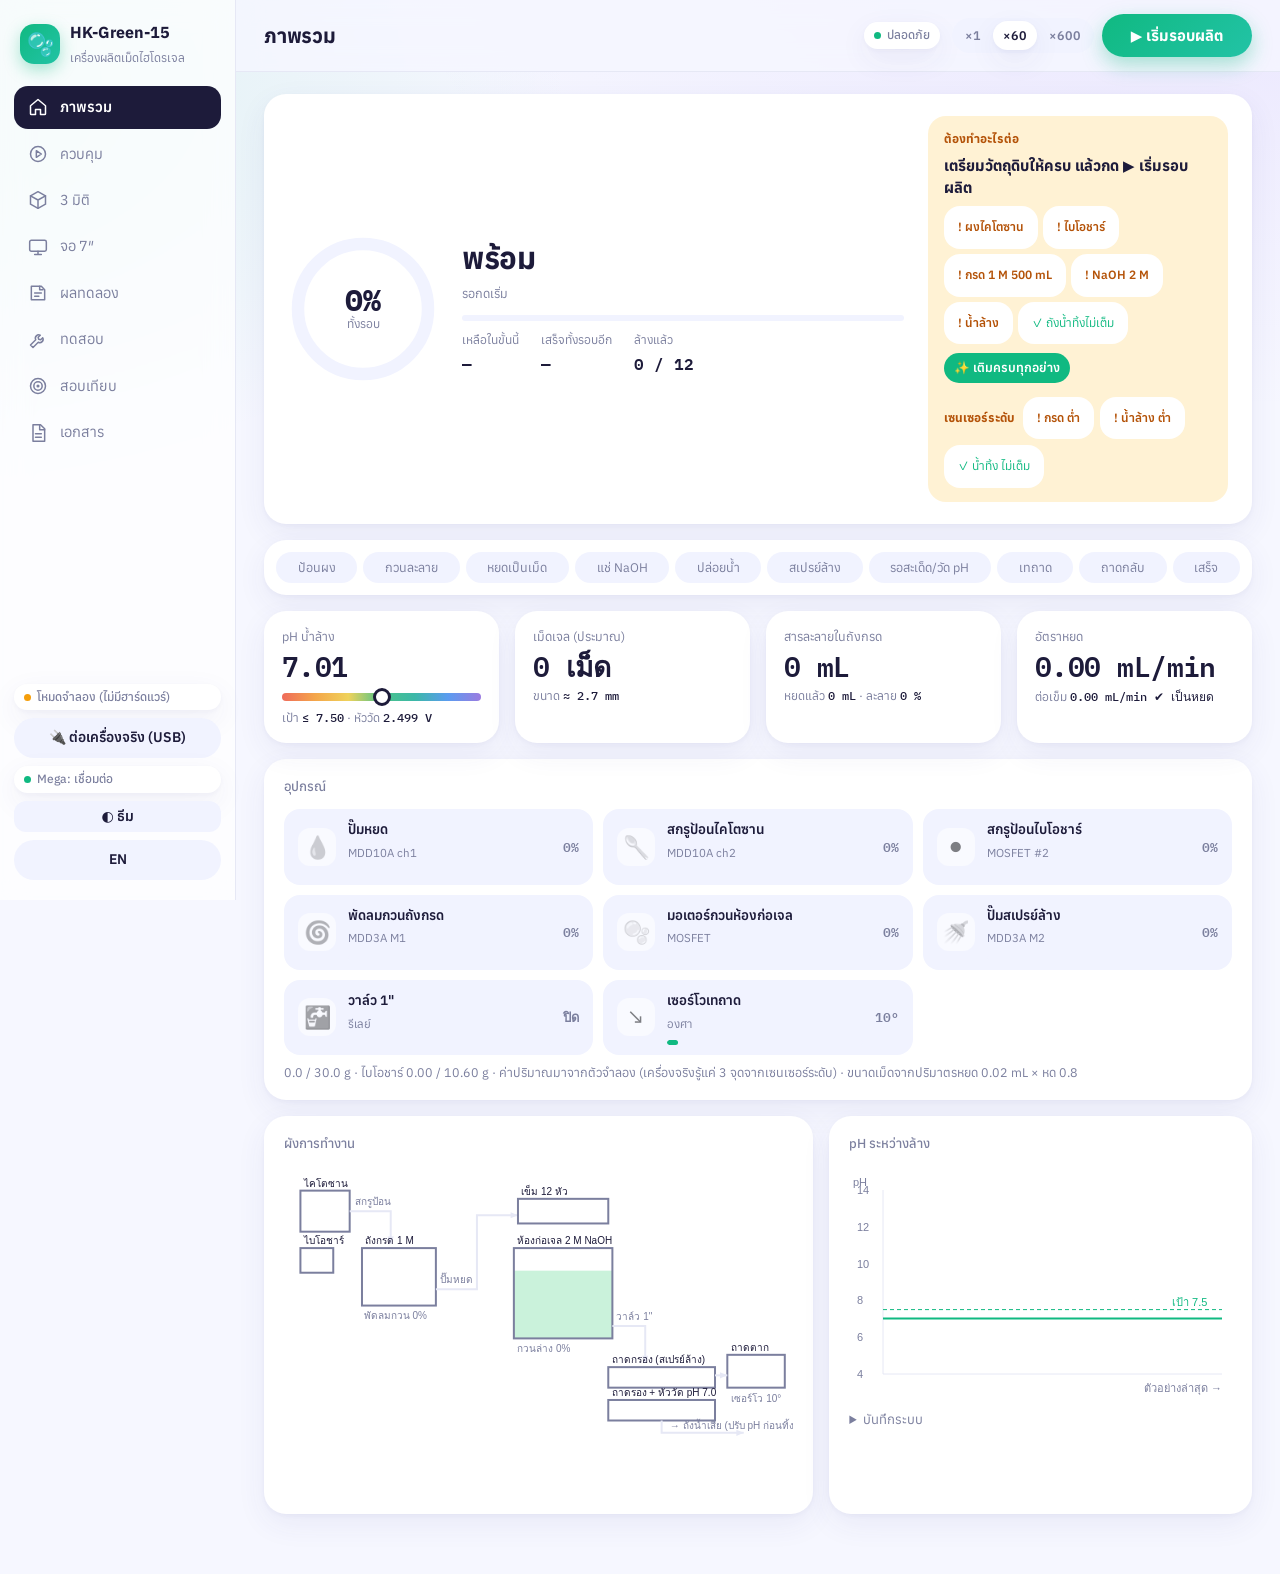
==== commit e7b746ef: "Plant trial planner: control/half/recommended/double pots, labels, weekly log, growth chart, CSV Co-" ====
--- a/app.html
+++ b/app.html
@@ -137,6 +137,7 @@
   </div>
   <div class="card" style="margin-top:12px"><h3>ผลทั้งหมด <a href="/api/batches.csv" class="b ghost" style="text-decoration:none;margin-left:8px">ดาวน์โหลด CSV</a></h3>
     <div class="tblwrap"><table id="bTbl"></table></div></div>
+  <div class="card" style="margin-top:12px"><h3>🪴 ทดลองปลูกเปรียบเทียบ</h3><div id="trialTool"></div></div>
 </section>
 
 <!-- ============================================================ calibration -->
@@ -269,6 +270,7 @@
 <script src="static_mode.js"></script>
 <script src="screen.js"></script>
 <script src="crops.js"></script>
+<script src="trial.js"></script>
 <script src="app.js"></script>
 <script type="importmap">{"imports":{"three":"./vendor/three.module.js"}}</script>
 <script type="module" src="model3d.js"></script>
--- a/crops.css
+++ b/crops.css
@@ -19,3 +19,15 @@
 .chow { grid-column: 1 / -1; margin: 4px 0 0; padding-left: 20px; font-size: 14px; } .csend { grid-column: 1 / -1; justify-self: start; }
 .cnote { font-size: 12.5px; color: var(--muted); margin: 0; }
 @media (max-width: 700px) { .cgrid { grid-template-columns: repeat(2, 1fr); } .cres { grid-template-columns: 1fr 1fr; } .ck b { font-size: 22px; } }
+
+/* plant trial */
+.tr0 p { margin: 0 0 12px; color: var(--muted); font-size: 14px; }
+.trf { display: flex; gap: 12px; flex-wrap: wrap; align-items: end; } .trf label { display: grid; gap: 4px; font-size: 13px; color: var(--muted); }
+.trf b { color: var(--text); font-size: 15px; } .trf input, .trlog input[type=number] { width: 110px; padding: 7px 10px; border-radius: 12px; border: 1px solid var(--line); background: var(--panel); color: var(--text); font: inherit; }
+.trhead { display: flex; gap: 10px; align-items: center; flex-wrap: wrap; margin-bottom: 10px; } .trhead span { color: var(--muted); font-size: 13px; margin-right: auto; }
+.trc { width: 100%; height: 220px; display: block; margin-bottom: 10px; }
+.dot { display: inline-block; width: 10px; height: 10px; border-radius: 50%; margin-right: 6px; }
+.trlog { margin-top: 12px; display: grid; gap: 10px; }
+.trgrid { display: grid; grid-template-columns: repeat(auto-fill, minmax(96px, 1fr)); gap: 8px; }
+.trgrid label { display: grid; gap: 4px; font-size: 12px; font-weight: 600; padding: 6px; border-radius: 12px; border: 2px solid; } .trgrid input { width: 100% !important; box-sizing: border-box; }
+.trw { font-size: 13px; color: var(--muted); display: flex; gap: 8px; align-items: center; }
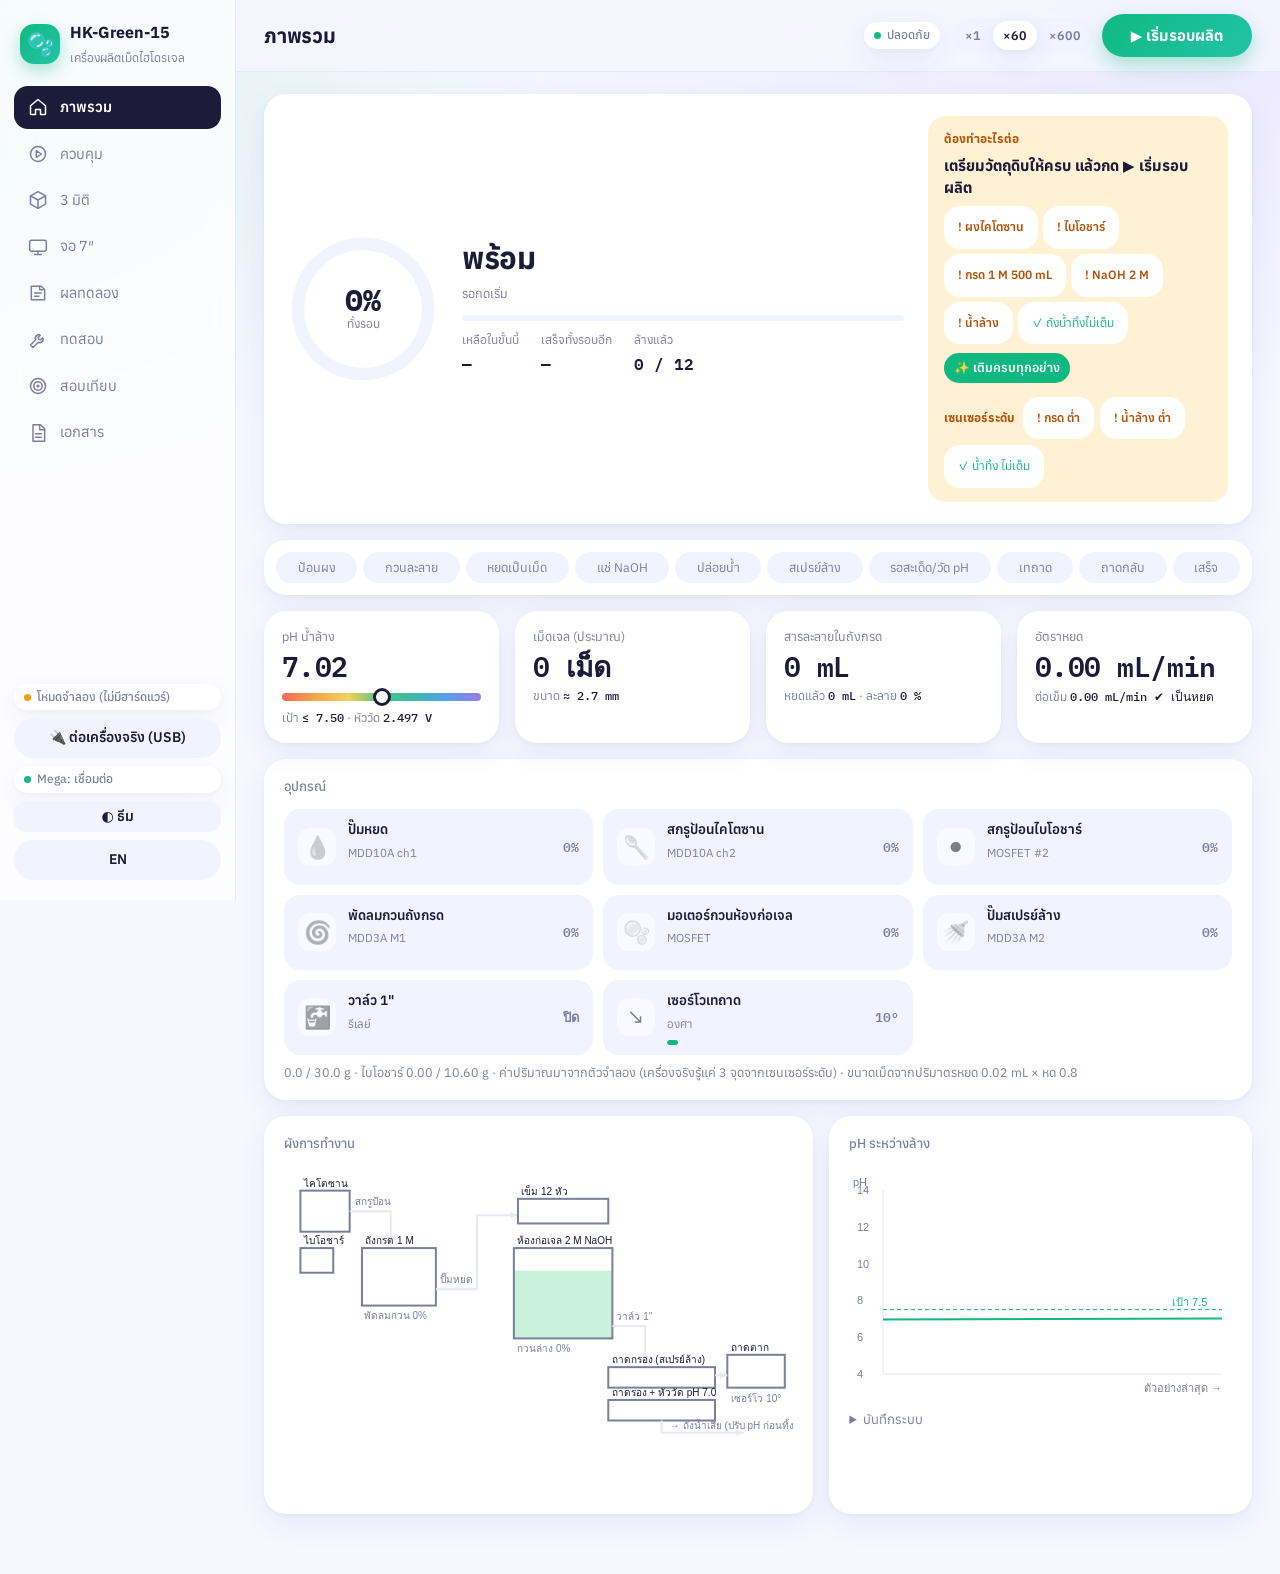
==== commit eab0d4cc: "?debug=1 diagnostics overlay (fps, long tasks, cache, browser) Co-Authored-By: Claude Opus 5.5 <nore" ====
--- a/app.html
+++ b/app.html
@@ -3,6 +3,7 @@
 <head>
 <meta charset="utf-8">
 <meta name="viewport" content="width=device-width, initial-scale=1">
+<script src="diag.js"></script>
 <link rel="manifest" href="manifest.webmanifest"><meta name="theme-color" content="#10b981"><link rel="icon" href="icons/icon-192.png"><link rel="apple-touch-icon" href="icons/apple-touch-icon.png">
 <title>HK-Green-15</title>
 <link rel="preconnect" href="https://fonts.googleapis.com"><link rel="preconnect" href="https://fonts.gstatic.com" crossorigin>
--- a/style.css
+++ b/style.css
@@ -334,3 +334,14 @@
 .scrload { position: absolute; inset: 18px; display: grid; place-items: center; color: #fff; font-weight: 600; border-radius: 8px; background: rgba(22, 21, 43, .6); }
 .scrload:empty { display: none; }
 @media (max-width: 700px) { .bezel { padding: 8px; border-radius: 16px; } }
+/* phone: 3D view controls in one tidy row */
+.h3views button { white-space: nowrap; }
+@media (max-width: 700px) {
+  .h3views { max-width: calc(100% - 20px); overflow-x: auto; scrollbar-width: none; bottom: 10px; }
+  .h3views button { padding: 6px 10px; font-size: 12px; }
+  .tourbtn { top: 62px; bottom: auto; right: auto; left: 14px; padding: 7px 14px 7px 8px; font-size: 13px; }
+  #m3d.touring .tourbtn { top: 62px; }
+}
+
+/* phones: blur behind moving overlays is the most expensive thing on a mobile GPU */
+@media (max-width: 800px) { *, *::before, *::after { backdrop-filter: none !important; -webkit-backdrop-filter: none !important; } }
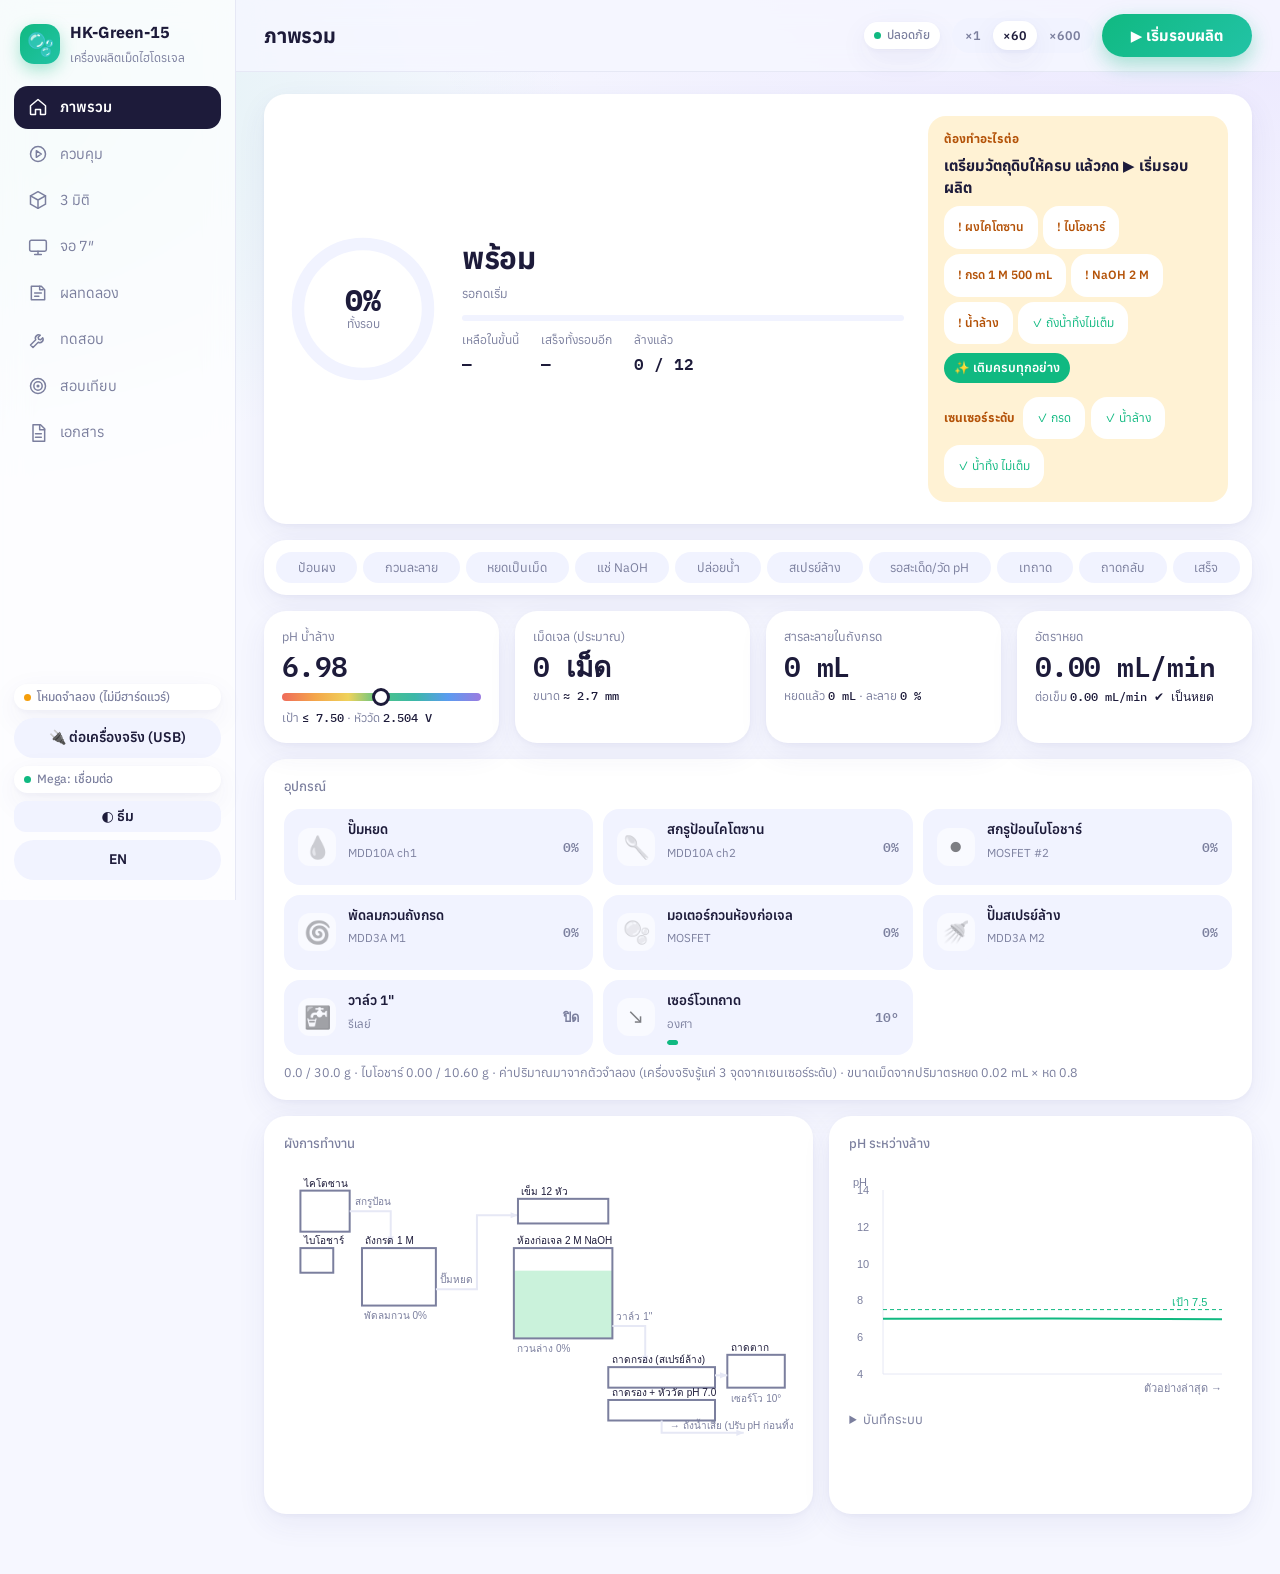
==== commit 116874b6: "Control tab: START refused (sensors) is now explained inline with a one-tap fill; tanks filled on fi" ====
--- a/app.html
+++ b/app.html
@@ -67,6 +67,7 @@
     <div class="card"><h3>สั่งงาน</h3>
       <div class="row"><button class="b green" id="start">▶ เริ่มรอบผลิต</button><button class="b red" id="stop">■ หยุดฉุกเฉิน (SAFE)</button>
         <button class="b ghost" id="reset">รีเซ็ตหลังหยุด (ดึง E-stop ขึ้นก่อน)</button></div>
+      <div id="runAlarm" class="runalarm" hidden></div>
       <div class="note">เริ่มได้เมื่อสถานะ IDLE หรือ DONE · ปุ่มเขียวหน้าเครื่องทำงานเหมือนกัน · E-stop ตัดไฟ 12 V มอเตอร์ด้วยฮาร์ดแวร์</div>
       <div class="card sim" style="margin-top:12px"><h3>ความเร็วตัวจำลอง</h3>
         <div class="row"><button class="b ghost" data-speed="1">×1</button><button class="b ghost" data-speed="60">×60</button>
--- a/style.css
+++ b/style.css
@@ -345,3 +345,7 @@
 
 /* phones: blur behind moving overlays is the most expensive thing on a mobile GPU */
 @media (max-width: 800px) { *, *::before, *::after { backdrop-filter: none !important; -webkit-backdrop-filter: none !important; } }
+
+.runalarm { display: flex; gap: 10px; align-items: center; flex-wrap: wrap; margin: 10px 0 0; padding: 10px 14px; border-radius: 14px; font-weight: 600; background: color-mix(in srgb, var(--warn) 18%, var(--panel)); }
+.runalarm[hidden] { display: none; }
+@media (max-width: 800px) { #gtoast { bottom: 96px; z-index: 80; max-width: calc(100% - 32px); } }
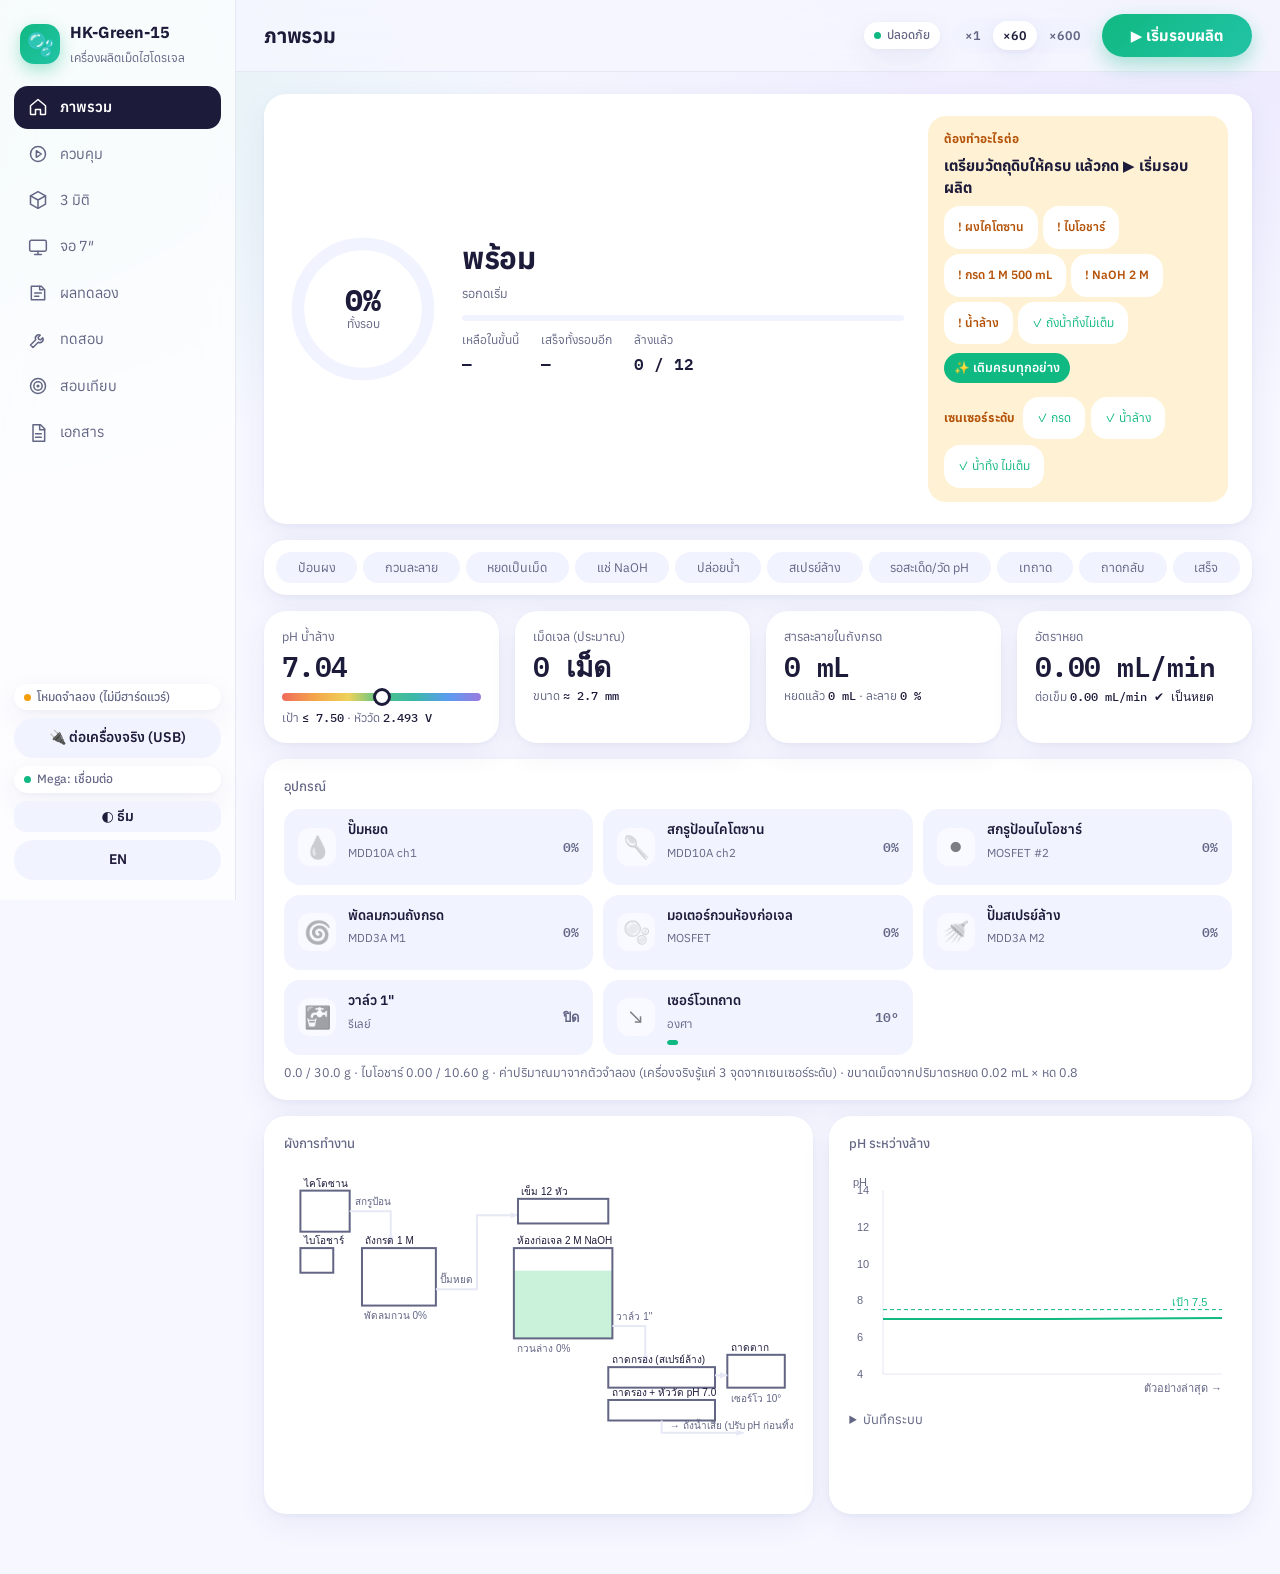
==== commit 7ab789b3: "Faster: three.js only when the 3D tab opens, minified JS/CSS, LCP image preload; a11y contrast + lab" ====
--- a/app.html
+++ b/app.html
@@ -5,7 +5,8 @@
 <meta name="viewport" content="width=device-width, initial-scale=1">
 <script src="diag.js"></script>
 <link rel="manifest" href="manifest.webmanifest"><meta name="theme-color" content="#10b981"><link rel="icon" href="icons/icon-192.png"><link rel="apple-touch-icon" href="icons/apple-touch-icon.png">
-<title>HK-Green-15</title>
+<title>HK-Green-15 แดชบอร์ด</title>
+<meta name="description" content="แดชบอร์ดเครื่องผลิตเม็ดไฮโดรเจลไคโตซาน–ไบโอชาร์ HK-Green-15: สถานะ สั่งงาน โมเดล 3 มิติ Simulation และผลทดลอง">
 <link rel="preconnect" href="https://fonts.googleapis.com"><link rel="preconnect" href="https://fonts.gstatic.com" crossorigin>
 <link href="https://fonts.googleapis.com/css2?family=Anuphan:wght@400;500;600;700&family=IBM+Plex+Mono:wght@400;500;600&display=swap" rel="stylesheet">
 <link rel="stylesheet" href="style.css"><link rel="stylesheet" href="crops.css">
--- a/style.css
+++ b/style.css
@@ -1,351 +1 @@
-/* HK-Green-15 dashboard — minimal, friendly. Light by default; dark via the toggle or the OS setting. */
-:root {
-  --bg: #f6f7ff; --panel: #ffffff; --panel2: #f1f3ff; --line: #e6e8f5; --text: #1d1b3a; --muted: #7b7f9e;
-  --accent: #10b981; --accent-soft: #d9fbe9; --ok: #10b981; --warn: #f59e0b; --bad: #f43f5e; --water: #3b82f6;
-  --pink: #ff5ea8; --sun: #ffc23d; --sky: #5b8cff; --grape: #8b5cf6;
-  --shadow: 0 2px 4px rgba(60, 50, 140, .04), 0 10px 30px rgba(60, 50, 140, .07);
-  --spring: cubic-bezier(.34, 1.56, .64, 1);
-  --mono: "IBM Plex Mono", ui-monospace, Menlo, monospace; --r: 22px;
-}
-:root[data-theme="dark"] {
-  --bg: #13122a; --panel: #1c1b38; --panel2: #25244a; --line: #302f58; --text: #eeeefe; --muted: #9a99c4;
-  --accent: #34d399; --accent-soft: #173c33; --ok: #34d399; --warn: #fbbf24; --bad: #fb7185; --water: #60a5fa;
-  --shadow: 0 1px 2px rgba(0, 0, 0, .3);
-}
-* { box-sizing: border-box; }
-body { margin: 0; background: radial-gradient(900px 500px at 100% -10%, color-mix(in srgb, var(--grape) 12%, transparent), transparent), radial-gradient(700px 400px at -10% 10%, color-mix(in srgb, var(--accent) 12%, transparent), transparent), var(--bg); background-attachment: fixed; color: var(--text); font: 15px/1.55 "Anuphan", "Sarabun", system-ui, sans-serif; -webkit-font-smoothing: antialiased; }
-
-/* header + tabs */
-header { display: flex; align-items: center; gap: 10px; padding: 14px 24px 10px; flex-wrap: wrap; max-width: 1280px; margin: 0 auto; }
-header h1 { font-size: 20px; margin: 0; font-weight: 700; letter-spacing: -.01em; }
-header h1::before { content: "🫧"; display: inline-block; margin-right: 8px; animation: bob 2.4s ease-in-out infinite; }
-@keyframes bob { 50% { transform: translateY(-3px) rotate(-8deg); } }
-header .sub { color: var(--muted); font-size: 13px; margin-top: 2px; }
-.spacer { flex: 1; }
-.badge { display: inline-flex; align-items: center; gap: 6px; padding: 4px 10px; border-radius: 999px; font-size: 12px; font-weight: 500; background: var(--panel); color: var(--muted); box-shadow: var(--shadow); }
-.badge::before { content: ""; width: 7px; height: 7px; border-radius: 50%; background: var(--muted); }
-.badge.ok::before { background: var(--ok); } .badge.warn::before { background: var(--warn); } .badge.bad { color: #fff; background: var(--bad); } .badge.bad::before { background: #fff; }
-#theme { border-radius: 999px; padding: 5px 10px; }
-nav { position: sticky; top: 0; z-index: 5; display: flex; gap: 4px; padding: 8px 24px; overflow-x: auto; scrollbar-width: none;
-  background: color-mix(in srgb, var(--bg) 88%, transparent); backdrop-filter: blur(10px); max-width: 1280px; margin: 0 auto; }
-nav button { flex: none; background: transparent; color: var(--muted); border: 0; padding: 8px 16px; border-radius: 999px; cursor: pointer; font: inherit; font-size: 14px; transition: background .15s, color .15s, transform .25s var(--spring); }
-nav button:hover { transform: translateY(-2px); }
-nav button:hover { color: var(--text); }
-nav button.on { background: linear-gradient(135deg, var(--accent), #22c3a6); color: #fff; font-weight: 600; box-shadow: 0 6px 16px color-mix(in srgb, var(--accent) 35%, transparent); }
-main { padding: 8px 24px 40px; max-width: 1280px; margin: 0 auto; }
-section.tab { display: none; animation: fade .2s ease; }
-section.tab.on { display: block; }
-@keyframes fade { from { opacity: 0; transform: translateY(4px); } }
-
-/* cards */
-.grid { display: grid; gap: 16px; grid-template-columns: repeat(auto-fit, minmax(260px, 1fr)); }
-.split { display: grid; gap: 16px; grid-template-columns: 1.3fr 1fr; } @media (max-width: 900px) { .split { grid-template-columns: 1fr; } }
-.card { background: var(--panel); border-radius: var(--r); padding: 18px 20px; box-shadow: var(--shadow); transition: transform .3s var(--spring), box-shadow .3s; }
-.grid > .card:hover, .split > .card:hover { transform: translateY(-3px); }
-.card .card { background: var(--panel2); box-shadow: none; }
-.card h3 { margin: 0 0 12px; font-size: 13px; color: var(--muted); font-weight: 500; }
-.big { font: 600 40px/1 var(--mono); letter-spacing: -.02em; }
-.unit { font-size: 14px; color: var(--muted); margin-left: 6px; }
-.kv { display: grid; grid-template-columns: 1fr max-content; gap: 6px 16px; font-size: 14px; }
-.kv span { color: var(--muted); }
-.kv b { text-align: right; font-family: var(--mono); font-weight: 500; }
-.note { color: var(--muted); font-size: 12.5px; margin-top: 8px; } .mono { font-family: var(--mono); }
-
-/* controls */
-.row { display: flex; gap: 8px; align-items: center; flex-wrap: wrap; margin: 8px 0; }
-label.f { display: flex; flex-direction: column; gap: 4px; font-size: 12.5px; color: var(--muted); }
-input, select { background: var(--panel2); color: var(--text); border: 1px solid transparent; border-radius: 10px; padding: 8px 10px; font: inherit; transition: border-color .15s; }
-input:focus, select:focus { outline: none; border-color: var(--accent); background: var(--panel); }
-input[type=number] { width: 96px; } input[type=range] { width: 100%; accent-color: var(--accent); }
-input[type=checkbox] { accent-color: var(--accent); }
-button.b { background: var(--accent); color: #fff; border: 0; border-radius: 999px; padding: 9px 18px; cursor: pointer; font: inherit; font-size: 14px; font-weight: 600; transition: transform .25s var(--spring), filter .15s, box-shadow .2s; }
-button.b:hover { transform: translateY(-2px); filter: brightness(1.06); } button.b:active { transform: scale(.92); }
-button.b.ghost { background: var(--panel2); color: var(--text); }
-button.b.red { background: var(--bad); } button.b.green { background: var(--ok); }
-button.b:disabled { opacity: .4; cursor: not-allowed; }
-a.b { display: inline-block; }
-
-/* tables, charts, logs */
-table { width: 100%; border-collapse: collapse; font-size: 13.5px; }
-th, td { border-bottom: 1px solid var(--line); padding: 8px; text-align: right; white-space: nowrap; }
-th:first-child, td:first-child { text-align: left; } th { color: var(--muted); font-weight: 500; font-size: 12.5px; }
-tr:last-child td { border-bottom: 0; }
-.tblwrap { overflow-x: auto; }
-canvas { width: 100%; display: block; background: transparent; border-radius: 12px; }
-.log { font: 12px/1.6 var(--mono); max-height: 160px; overflow: auto; white-space: pre-wrap; color: var(--muted); background: var(--panel2); border-radius: 10px; padding: 10px 12px; }
-.pill { display: inline-block; min-width: 18px; padding: 0 8px; border-radius: 999px; font-size: 12px; background: var(--panel2); }
-.alarm { font-weight: 600; padding: 12px; border-radius: 12px; text-align: center; font-size: 17px; }
-.alarm.ok { background: var(--accent-soft); color: var(--ok); } .alarm.near { background: color-mix(in srgb, var(--warn) 15%, transparent); color: var(--warn); } .alarm.full { background: color-mix(in srgb, var(--bad) 15%, transparent); color: var(--bad); animation: blink 1s infinite; }
-@keyframes blink { 50% { opacity: .55; } }
-.sim { background: color-mix(in srgb, var(--warn) 7%, var(--panel)); } .sim h3 { color: var(--warn); }
-
-/* process view */
-.steps { display: flex; gap: 6px; flex-wrap: wrap; margin: 0 0 14px; }
-.steps span { flex: 1 1 80px; text-align: center; padding: 6px 4px; border-radius: 999px; background: var(--panel2); font-size: 12.5px; color: var(--muted); }
-.steps span.done { color: var(--accent); background: var(--accent-soft); }
-.steps span.now { background: linear-gradient(135deg, var(--accent), #22c3a6); color: #fff; font-weight: 600; animation: wiggle 2.2s ease-in-out infinite; }
-@keyframes wiggle { 0%, 100% { transform: rotate(0); } 5% { transform: rotate(-3deg) scale(1.05); } 10% { transform: rotate(3deg) scale(1.05); } 15% { transform: rotate(0); } }
-.steps span.bad { background: var(--bad); color: #fff; }
-.state { font: 600 28px/1.1 var(--mono); letter-spacing: -.01em; }
-.bar { height: 6px; background: var(--panel2); border-radius: 999px; overflow: hidden; margin: 12px 0 10px; }
-.bar > i { display: block; height: 100%; background: var(--accent); width: 0; border-radius: 999px; transition: width .3s; }
-.outs { display: grid; grid-template-columns: max-content 1fr 44px; gap: 8px 12px; align-items: center; font-size: 13.5px; }
-.outs b { font-family: var(--mono); font-weight: 500; text-align: right; }
-.phbar { height: 8px; border-radius: 999px; background: linear-gradient(90deg, #ef6b5b, #f4a64a, #efd25b, #4cc38a, #3cb8a8, #5b9cf0, #9b7be0); position: relative; }
-.phbar i { position: absolute; top: -5px; width: 18px; height: 18px; background: var(--panel); border: 3px solid var(--text); border-radius: 50%; transform: translateX(-9px); transition: left .6s var(--spring); }
-
-/* 3D model tab */
-.m3wrap { display: grid; grid-template-columns: 1fr 340px; gap: 16px; }
-.m3view { padding: 0; overflow: hidden; display: flex; flex-direction: column; }
-#m3d { position: relative; height: 72vh; min-height: 420px; touch-action: none; overflow: hidden;
-  background: radial-gradient(120% 90% at 50% 0%, color-mix(in srgb, var(--sky) 14%, var(--panel)), var(--panel) 70%); }
-#m3d canvas { display: block; border-radius: 0; opacity: 0; transition: opacity .6s; }
-#m3d.ready canvas { opacity: 1; }
-#m3dLabels { position: absolute; inset: 0; pointer-events: none; }
-#m3dLabels span { position: absolute; left: 0; top: 0; white-space: nowrap; font-size: 12px; font-weight: 600; padding: 3px 9px; border-radius: 999px;
-  background: color-mix(in srgb, var(--panel) 85%, transparent); color: var(--text); box-shadow: var(--shadow); backdrop-filter: blur(6px); }
-#m3dLabels span.act { background: var(--accent); color: #fff; }
-.h3hud { position: absolute; left: 14px; top: 14px; display: flex; gap: 6px; flex-wrap: wrap; align-items: center; max-width: calc(100% - 28px); pointer-events: none; }
-.h3state { font-weight: 700; font-size: 15px; padding: 6px 14px; border-radius: 999px; background: var(--panel); box-shadow: var(--shadow); }
-.h3state.run { background: linear-gradient(135deg, var(--grape), var(--pink)); color: #fff; }
-.h3state.bad { background: var(--bad); color: #fff; animation: blink 1s infinite; }
-.h3sub { font-size: 12px; color: var(--muted); margin-right: 4px; }
-.h3chip { font-size: 12.5px; padding: 5px 11px; border-radius: 999px; background: color-mix(in srgb, var(--panel) 88%, transparent); box-shadow: var(--shadow); display: inline-flex; gap: 5px; align-items: center; }
-.h3chip:empty { display: none; }
-.h3chip i { width: 10px; height: 10px; border-radius: 50%; background: var(--ok); transition: background .6s; }
-.h3chip b { font-family: var(--mono); font-weight: 600; }
-.h3views { position: absolute; left: 50%; bottom: 14px; transform: translateX(-50%); display: flex; gap: 4px; padding: 4px; border-radius: 999px; background: color-mix(in srgb, var(--panel) 85%, transparent); box-shadow: var(--shadow); backdrop-filter: blur(8px); }
-.h3views button, .h3tools button { border: 0; background: transparent; color: var(--muted); font: inherit; font-size: 13px; padding: 6px 12px; border-radius: 999px; cursor: pointer; transition: transform .25s var(--spring), background .2s, color .2s; }
-.h3views button:hover, .h3tools button:hover { transform: translateY(-2px); color: var(--text); }
-.h3views button.on { background: var(--text); color: var(--panel); }
-.h3tools { position: absolute; right: 14px; top: 14px; display: flex; flex-direction: column; gap: 6px; }
-.h3tools button { width: 38px; height: 38px; padding: 0; font-size: 17px; background: var(--panel); box-shadow: var(--shadow); opacity: .55; }
-.h3tools button.on { opacity: 1; background: color-mix(in srgb, var(--sun) 35%, var(--panel)); }
-#m3dToast { position: absolute; left: 50%; bottom: 70px; transform: translate(-50%, 20px) scale(.9); opacity: 0; pointer-events: none; max-width: 86%; text-align: center;
-  padding: 10px 18px; border-radius: 18px; background: var(--text); color: var(--panel); font-weight: 500; box-shadow: var(--shadow); transition: all .45s var(--spring); }
-#m3dToast.on { opacity: 1; transform: translate(-50%, 0) scale(1); }
-#m3dFun { position: absolute; inset: 0; pointer-events: none; overflow: hidden; }
-#m3dFun i { position: absolute; top: -12px; width: 9px; height: 14px; border-radius: 3px; animation: fall 2.4s cubic-bezier(.2, .6, .4, 1) forwards; }
-@keyframes fall { to { top: 105%; transform: rotate(540deg) translateX(40px); } }
-.m3bar { display: flex; gap: 8px; padding: 10px 18px; font-size: 13px; color: var(--muted); flex-wrap: wrap; }
-.m3side { display: flex; flex-direction: column; gap: 16px; max-height: calc(72vh + 44px); overflow: auto; padding: 2px; }
-.lv { display: grid; grid-template-columns: 78px 1fr 58px auto; gap: 8px; align-items: center; font-size: 13.5px; margin: 7px 0; }
-.lv b { font-family: var(--mono); font-weight: 500; font-size: 12px; text-align: right; }
-.lvbar { height: 10px; border-radius: 999px; background: var(--panel2); overflow: hidden; }
-.lvbar i { display: block; height: 100%; width: 0; border-radius: 999px; transition: width .8s var(--spring); }
-#lvHopper i { background: linear-gradient(90deg, #ede0c8, #c9a978); } #lvBio i { background: linear-gradient(90deg, #6b6b6b, #1f1c1a); } #lvAcid i { background: linear-gradient(90deg, #7cd4ff, var(--sky)); }
-#lvNaoh i { background: linear-gradient(90deg, #c4b5fd, var(--grape)); } #lvWater i { background: linear-gradient(90deg, #93c5fd, var(--water)); }
-#lvWaste i { background: linear-gradient(90deg, #d9f99d, #84cc16); } #lvTray i { background: linear-gradient(90deg, var(--sun), #f97316); }
-#lvWaste.warn i { background: var(--bad); animation: blink 1s infinite; }
-button.mini { border: 0; border-radius: 999px; padding: 5px 10px; font: inherit; font-size: 12.5px; font-weight: 600; cursor: pointer; background: var(--accent); color: #fff; transition: transform .25s var(--spring), filter .2s; }
-button.mini.ghost { background: var(--panel2); color: var(--text); }
-button.mini.on { background: var(--text); color: var(--panel); }
-button.mini:hover { transform: translateY(-2px) scale(1.04); } button.mini:active { transform: scale(.9); }
-button.b.fun { width: 100%; margin-top: 10px; background: linear-gradient(135deg, var(--grape), var(--pink)); box-shadow: 0 8px 18px color-mix(in srgb, var(--pink) 30%, transparent); }
-.row button.b.fun { width: auto; margin: 0; flex: 1; }
-button.b.fun.go { background: linear-gradient(135deg, var(--accent), #22c3a6); box-shadow: 0 8px 18px color-mix(in srgb, var(--accent) 30%, transparent); }
-button.b.fun.stop { background: linear-gradient(135deg, var(--bad), #fb923c); box-shadow: 0 8px 18px color-mix(in srgb, var(--bad) 25%, transparent); }
-.row.spd { gap: 6px; }
-details.card summary { cursor: pointer; list-style: none; } details.card summary::after { content: " ▾"; color: var(--muted); }
-details.card[open] summary { margin-bottom: 8px; }
-.m3btns { display: flex; flex-wrap: wrap; gap: 6px; margin-bottom: 8px; }
-.m3row { display: flex; align-items: center; gap: 8px; padding: 5px 8px; border-radius: 10px; font-size: 13.5px; cursor: pointer; }
-.m3row:hover { background: var(--panel2); }
-.m3row span { flex: 1; } .m3row a { text-decoration: none; color: var(--muted); }
-.m3row.sel { background: color-mix(in srgb, var(--pink) 15%, transparent); }
-.pop { animation: pop .45s var(--spring); }
-@keyframes pop { 0% { transform: scale(1); } 40% { transform: scale(1.12) rotate(-2deg); } 100% { transform: scale(1); } }
-
-@media (max-width: 800px) {
-  header, nav, main { padding-left: 16px; padding-right: 16px; }
-  header .sub { display: none; }
-  .m3wrap { grid-template-columns: 1fr; } #m3d { height: 60vh; } .m3side { max-height: none; } .h3views button { padding: 6px 9px; font-size: 12px; }
-  .big { font-size: 34px; }
-}
-.grid > *, .split > *, .m3wrap > * { min-width: 0; }   /* canvases must not widen the grid on phones */
-html, body { overflow-x: hidden; }
-
-/* documents tab */
-.docimg { width: 100%; background: #fff; border-radius: 14px; display: block; }
-.docfig { margin: 0; } .docfig figcaption { font-size: 12.5px; color: var(--muted); text-align: center; margin-top: 6px; }
-.doctbl td, .doctbl th { white-space: normal; text-align: left; vertical-align: top; }
-.doctbl td:nth-child(3), .doctbl td:nth-child(4) { white-space: nowrap; }
-#bomTbl td:nth-child(3), #bomTbl td:nth-child(4) { text-align: right; }
-.doctbl .spec { color: var(--muted); font-size: 12.5px; max-width: 420px; }
-.doctbl tr.sum td { font-weight: 700; border-top: 2px solid var(--line); }
-.doctbl a { color: var(--accent); }
-.news { background: linear-gradient(135deg, color-mix(in srgb, var(--grape) 10%, var(--panel)), color-mix(in srgb, var(--accent) 10%, var(--panel))); }
-.newsgrid { display: grid; gap: 10px; grid-template-columns: repeat(auto-fit, minmax(210px, 1fr)); }
-.newsgrid div { background: var(--panel); border-radius: 14px; padding: 10px 14px; display: flex; flex-direction: column; gap: 3px; transition: transform .3s var(--spring); }
-.newsgrid div:hover { transform: translateY(-3px) rotate(-.5deg); }
-.newsgrid span { color: var(--muted); font-size: 13px; }
-#bomFilter { gap: 6px; }
-
-/* ================================================================ v2 app shell (sidebar + top bar + dock) */
-body { display: grid; grid-template-columns: 236px 1fr; min-height: 100vh; }
-#side { position: sticky; top: 0; height: 100vh; display: flex; flex-direction: column; gap: 18px; padding: 20px 14px;
-  background: color-mix(in srgb, var(--panel) 72%, transparent); backdrop-filter: blur(14px); border-right: 1px solid var(--line); }
-.brand { display: flex; gap: 10px; align-items: center; padding: 0 6px; }
-.brand .logo { width: 40px; height: 40px; border-radius: 14px; display: grid; place-items: center; font-size: 22px;
-  background: linear-gradient(135deg, var(--accent), #22c3a6); box-shadow: 0 6px 16px color-mix(in srgb, var(--accent) 35%, transparent); animation: bob 3s ease-in-out infinite; }
-.brand b { display: block; font-size: 16px; } .brand small { color: var(--muted); font-size: 12px; }
-#side nav#tabs { position: static; display: flex; flex-direction: column; gap: 4px; padding: 0; margin: 0; max-width: none; background: none; backdrop-filter: none; overflow: visible; }
-#side nav#tabs button { display: flex; align-items: center; gap: 12px; padding: 10px 14px; border-radius: 14px; font-size: 14.5px; text-align: left; color: var(--muted); }
-#side nav#tabs button svg { width: 20px; height: 20px; flex: none; }
-#side nav#tabs button:hover { background: var(--panel2); color: var(--text); transform: translateX(3px); }
-#side nav#tabs button.on { background: var(--text); color: var(--panel); box-shadow: none; }
-.sidefoot { margin-top: auto; display: flex; flex-direction: column; gap: 8px; align-items: stretch; }
-.sidefoot .badge { justify-content: flex-start; } .sidefoot #theme { border-radius: 12px; }
-#appmain { min-width: 0; }
-#topbar { position: sticky; top: 0; z-index: 6; max-width: none; margin: 0; padding: 14px 28px; display: flex; align-items: center; gap: 12px;
-  background: color-mix(in srgb, var(--bg) 82%, transparent); backdrop-filter: blur(12px); border-bottom: 1px solid var(--line); }
-.tbtitle { font-size: 20px; font-weight: 700; letter-spacing: -.01em; }
-#dock { display: flex; align-items: center; gap: 8px; }
-.spdchips { display: flex; gap: 2px; padding: 3px; border-radius: 999px; background: var(--panel2); }
-.spdchips button { border: 0; background: none; color: var(--muted); font: inherit; font-size: 12.5px; font-weight: 600; padding: 5px 10px; border-radius: 999px; cursor: pointer; }
-.spdchips button.on { background: var(--panel); color: var(--text); box-shadow: var(--shadow); }
-button.b.main { padding: 10px 22px; font-size: 15px; font-weight: 700; min-width: 150px; }
-button.b.main.go { background: linear-gradient(135deg, var(--accent), #22c3a6); box-shadow: 0 8px 20px color-mix(in srgb, var(--accent) 35%, transparent); }
-button.b.main.stop { background: linear-gradient(135deg, var(--bad), #fb923c); box-shadow: 0 8px 20px color-mix(in srgb, var(--bad) 30%, transparent); }
-button.b.main.reset { background: linear-gradient(135deg, var(--sky), var(--grape)); }
-main { max-width: 1240px; padding: 22px 28px 60px; }
-
-/* overview hero */
-.hero { display: grid; grid-template-columns: 150px 1fr 300px; gap: 24px; align-items: center; padding: 22px 24px; margin-bottom: 16px; }
-.ring { position: relative; width: 150px; height: 150px; }
-.ring svg { width: 100%; height: 100%; transform: rotate(-90deg); }
-.ring circle { fill: none; stroke-width: 10; stroke-linecap: round; }
-.ring .rbg { stroke: var(--panel2); } .ring .rfg { stroke: url(#none); stroke: var(--accent); transition: stroke-dashoffset .8s var(--spring); }
-body[data-state="SAFE"] .ring .rfg { stroke: var(--bad); }
-.ringtxt { position: absolute; inset: 0; display: grid; place-content: center; text-align: center; }
-.ringtxt b { font: 700 30px/1 var(--mono); } .ringtxt small { color: var(--muted); font-size: 12px; }
-.herostate .state { font: 700 30px/1.15 "Anuphan", sans-serif; letter-spacing: -.01em; }
-.herokv { display: flex; gap: 22px; flex-wrap: wrap; margin-top: 6px; }
-.herokv small { display: block; color: var(--muted); font-size: 12px; } .herokv b { font: 600 16px var(--mono); }
-.nextcard { align-self: stretch; border-radius: 18px; padding: 14px 16px; background: var(--accent-soft); display: flex; flex-direction: column; gap: 6px; }
-.nextcard small { color: var(--accent); font-weight: 700; font-size: 12px; text-transform: none; }
-.nextcard b { font-size: 15px; line-height: 1.45; }
-.nextcard.warn { background: color-mix(in srgb, var(--sun) 22%, var(--panel)); } .nextcard.warn small { color: #b45309; }
-#checklist2 { display: flex; flex-wrap: wrap; gap: 5px; margin-top: 2px; }
-.ck { font-size: 12px; padding: 3px 9px; border-radius: 999px; background: var(--panel); }
-.ck.ok { color: var(--ok); } .ck.no { color: #b45309; font-weight: 600; }
-#checklist2 .mini { margin-top: 4px; }
-.steps.card { display: flex; gap: 6px; padding: 12px; margin-bottom: 16px; overflow-x: auto; flex-wrap: nowrap; }
-.steps.card span { flex: 1 0 auto; }
-
-/* KPI tiles */
-.kpis { display: grid; grid-template-columns: repeat(auto-fit, minmax(210px, 1fr)); gap: 16px; margin-bottom: 16px; }
-.kpi { background: var(--panel); border-radius: var(--r); padding: 16px 18px; box-shadow: var(--shadow); display: flex; flex-direction: column; gap: 4px;
-  transition: transform .3s var(--spring); }
-.kpi:hover { transform: translateY(-3px); }
-.kpi small { color: var(--muted); font-size: 12.5px; }
-.kpi > b { font: 600 28px/1.15 var(--mono); letter-spacing: -.02em; }
-.kpi .kfoot { color: var(--muted); font-size: 12px; } .kpi .kfoot b { font: 500 12px var(--mono); color: var(--text); }
-.kpi .phbar { margin: 6px 0 4px; }
-
-/* equipment chips */
-.eqgrid { display: grid; grid-template-columns: repeat(auto-fit, minmax(230px, 1fr)); gap: 10px; }
-.eq { display: flex; align-items: center; gap: 12px; padding: 10px 14px; border-radius: 16px; background: var(--panel2); transition: background .3s, transform .3s var(--spring); }
-.eq .ei { font-style: normal; font-size: 22px; width: 38px; height: 38px; display: grid; place-items: center; border-radius: 12px; background: var(--panel); filter: grayscale(1) opacity(.55); transition: filter .3s; }
-.eq .et { flex: 1; min-width: 0; } .eq .et span { display: block; font-size: 13.5px; font-weight: 600; } .eq .et small { color: var(--muted); font-size: 11.5px; }
-.eq .bar { margin: 6px 0 0; height: 5px; }
-.eq > b { font: 600 13px var(--mono); color: var(--muted); }
-.eq.on { background: var(--accent-soft); } .eq.on .ei { filter: none; animation: spinwig 1.6s ease-in-out infinite; } .eq.on > b { color: var(--accent); }
-@keyframes spinwig { 0%, 100% { transform: rotate(0); } 25% { transform: rotate(-12deg) scale(1.08); } 75% { transform: rotate(12deg) scale(1.08); } }
-.logbox { margin-top: 14px; } .logbox summary { cursor: pointer; color: var(--muted); font-size: 13px; margin-bottom: 8px; }
-
-/* global toast */
-#gtoast { position: fixed; left: 50%; bottom: 28px; transform: translate(-50%, 30px); opacity: 0; z-index: 50; pointer-events: none;
-  padding: 11px 20px; border-radius: 16px; background: var(--text); color: var(--panel); font-weight: 600; box-shadow: var(--shadow); transition: all .45s var(--spring); }
-#gtoast.on { opacity: 1; transform: translate(-50%, 0); }
-
-/* phones: bottom tab bar, compact top bar */
-@media (max-width: 900px) {
-  body { display: block; padding-bottom: 76px; }
-  #side { position: fixed; z-index: 20; left: 0; right: 0; bottom: 0; top: auto; height: auto; padding: 6px 8px calc(6px + env(safe-area-inset-bottom));
-    flex-direction: row; border-right: 0; border-top: 1px solid var(--line); }
-  #side .brand, #side .sidefoot { display: none; }
-  #side nav#tabs { flex-direction: row; justify-content: space-between; width: 100%; overflow-x: auto; scrollbar-width: none; }
-  #side nav#tabs button { flex-direction: column; gap: 2px; padding: 6px 8px; font-size: 11px; min-width: 56px; }
-  #side nav#tabs button:hover { transform: none; }
-  #topbar { padding: 10px 16px; flex-wrap: wrap; }
-  .tbtitle { font-size: 17px; } #dock .spdchips { display: none; } button.b.main { min-width: 0; padding: 9px 16px; }
-  main { padding: 16px 16px 40px; }
-  .hero { grid-template-columns: 96px 1fr; gap: 14px; padding: 16px; } .ring { width: 96px; height: 96px; } .ringtxt b { font-size: 20px; }
-  .nextcard { grid-column: 1 / -1; } .herostate .state { font-size: 22px; }
-}
-.spdchips.sim { background: var(--panel2); }
-.steps.card { scrollbar-width: none; } .steps.card::-webkit-scrollbar { display: none; }
-
-/* guided simulation tour (3D) */
-.tourbtn { position: absolute; right: 64px; top: 14px; z-index: 3; border: 0; cursor: pointer; font: inherit; font-weight: 700; font-size: 15px;
-  display: inline-flex; align-items: center; gap: 8px; padding: 9px 18px 9px 10px; border-radius: 999px; color: #fff;
-  background: linear-gradient(135deg, var(--accent), var(--sky)); box-shadow: 0 10px 26px color-mix(in srgb, var(--accent) 40%, transparent); transition: transform .3s var(--spring); }
-.tourbtn small { font-weight: 500; font-size: 12px; opacity: .9; }
-.tourbtn .tplay { width: 28px; height: 28px; border-radius: 50%; background: #fff; color: var(--accent); display: grid; place-items: center; font-size: 12px; animation: tpulse 1.8s infinite; }
-@keyframes tpulse { 0% { box-shadow: 0 0 0 0 rgba(255,255,255,.7); } 70% { box-shadow: 0 0 0 12px rgba(255,255,255,0); } 100% { box-shadow: 0 0 0 0 rgba(255,255,255,0); } }
-.tourbtn:hover { transform: translateY(-2px) scale(1.03); }
-.tourbtn.on { background: var(--text); box-shadow: var(--shadow); } .tourbtn.on small { display: none; } .tourbtn.on .tplay { animation: none; }
-.tourbtn.on .tplay::before { content: "✕"; } .tourbtn.on .tplay { font-size: 0; } .tourbtn.on .tplay::before { font-size: 12px; color: var(--text); }
-#m3d.touring .h3views, #m3d.touring .h3hud .h3sub { display: none; }
-#m3dTour { position: absolute; left: 14px; right: 14px; bottom: 14px; z-index: 3; display: flex; gap: 14px; align-items: center; padding: 14px 16px; border-radius: 22px;
-  background: color-mix(in srgb, var(--panel) 92%, transparent); backdrop-filter: blur(12px); box-shadow: var(--shadow);
-  transform: translateY(140%); opacity: 0; transition: transform .5s var(--spring), opacity .3s; pointer-events: none; }
-#m3dTour.on { transform: none; opacity: 1; pointer-events: auto; }
-#m3dTour .tnum { flex: none; width: 54px; height: 54px; border-radius: 18px; display: grid; place-items: center; font-weight: 700; font-family: var(--mono); font-size: 14px;
-  color: #fff; background: linear-gradient(135deg, var(--grape), var(--pink)); }
-#m3dTour .tbody { flex: 1; min-width: 0; }
-#m3dTour .tbody b { font-size: 18px; display: block; }
-#m3dTour .tbody p { margin: 2px 0 8px; color: var(--muted); font-size: 14px; line-height: 1.45; }
-#m3dTour .tbar { height: 6px; border-radius: 3px; background: var(--panel2); overflow: hidden; }
-#m3dTour .tbar i { display: block; height: 100%; width: 0; border-radius: 3px; background: linear-gradient(90deg, var(--accent), var(--sky)); }
-#m3dTour .tbtn { flex: none; display: flex; gap: 4px; }
-#m3dTour .tbtn button { width: 38px; height: 38px; border-radius: 50%; border: 0; cursor: pointer; background: var(--panel2); color: var(--text); font-size: 14px; transition: transform .25s var(--spring); }
-#m3dTour .tbtn button:hover { transform: translateY(-2px); }
-@media (max-width: 700px) { .tourbtn { top: auto; bottom: 64px; right: 14px; } #m3d.touring .tourbtn { bottom: auto; top: 60px; } #m3dTour { flex-wrap: wrap; padding: 12px; } #m3dTour .tnum { width: 40px; height: 40px; border-radius: 14px; }
-  #m3dTour .tbody b { font-size: 16px; } #m3dTour .tbody p { font-size: 13px; } .tourbtn small { display: none; } }
-
-/* kiosk: the 3D view alone, full screen (used to record the intro video) */
-body.kiosk #m3d { position: fixed; inset: 0; height: 100vh !important; z-index: 100; border-radius: 0; }
-body.kiosk .tourbtn, body.kiosk .h3tools, body.kiosk .h3views, body.kiosk #m3dTour .tbtn { display: none !important; }
-body.kiosk #m3dTour { left: 50%; right: auto; width: min(980px, 80vw); transform: translateX(-50%); bottom: 40px; padding: 20px 26px; }
-body.kiosk #m3dTour.on { transform: translateX(-50%); }
-body.kiosk #m3dTour .tbody b { font-size: 26px; } body.kiosk #m3dTour .tbody p { font-size: 19px; }
-body.kiosk #m3dTour .tnum { width: 70px; height: 70px; font-size: 18px; }
-body.kiosk .h3hud { left: 40px; top: 36px; transform: scale(1.25); transform-origin: left top; }
-body.kiosk #m3dLabels span { font-size: 15px; }
-
-.sens { display: flex; gap: 6px; flex-wrap: wrap; align-items: center; margin-top: 8px; } .sens small { color: var(--muted); font-size: 12px; margin-right: 2px; }
-
-.langchip { display: none; border: 0; cursor: pointer; font: inherit; font-weight: 700; font-size: 12px; padding: 7px 10px; border-radius: 999px; background: var(--panel); color: var(--text); box-shadow: var(--shadow); }
-@media (max-width: 760px) { .langchip { display: inline-block; } }
-
-.samplebar { display: flex; gap: 10px; align-items: center; justify-content: space-between; flex-wrap: wrap; margin: 0 0 10px; font-size: 13px; color: var(--muted); }
-.samplebar:empty { display: none; } .samplebar.warn { padding: 8px 12px; border-radius: 14px; background: color-mix(in srgb, var(--warn) 16%, var(--panel)); color: var(--text); }
-
-.usbbtn { font-size: 12.5px; padding: 7px 12px; } @media (max-width: 800px) { .usbbtn { display: none; } }
-.usbbtn[hidden] { display: none !important; }
-
-/* virtual 7" screen */
-.scrcard { max-width: 1000px; margin: 0 auto; }
-.scrhead { display: flex; gap: 12px; align-items: baseline; flex-wrap: wrap; margin-bottom: 14px; } .scrhead h3 { margin: 0; }
-.bezel { position: relative; background: #16152b; border-radius: 28px; padding: 18px; box-shadow: 0 30px 70px rgba(30, 25, 80, .25); }
-.bezel canvas { display: block; width: 100%; height: auto; aspect-ratio: 800 / 480; border-radius: 8px; touch-action: none; background: #f6f7ff; }
-.scrload { position: absolute; inset: 18px; display: grid; place-items: center; color: #fff; font-weight: 600; border-radius: 8px; background: rgba(22, 21, 43, .6); }
-.scrload:empty { display: none; }
-@media (max-width: 700px) { .bezel { padding: 8px; border-radius: 16px; } }
-/* phone: 3D view controls in one tidy row */
-.h3views button { white-space: nowrap; }
-@media (max-width: 700px) {
-  .h3views { max-width: calc(100% - 20px); overflow-x: auto; scrollbar-width: none; bottom: 10px; }
-  .h3views button { padding: 6px 10px; font-size: 12px; }
-  .tourbtn { top: 62px; bottom: auto; right: auto; left: 14px; padding: 7px 14px 7px 8px; font-size: 13px; }
-  #m3d.touring .tourbtn { top: 62px; }
-}
-
-/* phones: blur behind moving overlays is the most expensive thing on a mobile GPU */
-@media (max-width: 800px) { *, *::before, *::after { backdrop-filter: none !important; -webkit-backdrop-filter: none !important; } }
-
-.runalarm { display: flex; gap: 10px; align-items: center; flex-wrap: wrap; margin: 10px 0 0; padding: 10px 14px; border-radius: 14px; font-weight: 600; background: color-mix(in srgb, var(--warn) 18%, var(--panel)); }
-.runalarm[hidden] { display: none; }
-@media (max-width: 800px) { #gtoast { bottom: 96px; z-index: 80; max-width: calc(100% - 32px); } }
+:root{--bg: #f6f7ff;--panel: #ffffff;--panel2: #f1f3ff;--line: #e6e8f5;--text: #1d1b3a;--muted: #626684;--accent: #10b981;--accent-soft: #d9fbe9;--ok: #10b981;--warn: #f59e0b;--bad: #f43f5e;--water: #3b82f6;--pink: #ff5ea8;--sun: #ffc23d;--sky: #5b8cff;--grape: #8b5cf6;--shadow: 0 2px 4px rgba(60, 50, 140, .04), 0 10px 30px rgba(60, 50, 140, .07);--spring: cubic-bezier(.34, 1.56, .64, 1);--mono: "IBM Plex Mono", ui-monospace, Menlo, monospace;--r: 22px}:root[data-theme=dark]{--bg: #13122a;--panel: #1c1b38;--panel2: #25244a;--line: #302f58;--text: #eeeefe;--muted: #9a99c4;--accent: #34d399;--accent-soft: #173c33;--ok: #34d399;--warn: #fbbf24;--bad: #fb7185;--water: #60a5fa;--shadow: 0 1px 2px rgba(0, 0, 0, .3)}*{box-sizing:border-box}body{margin:0;background:radial-gradient(900px 500px at 100% -10%,color-mix(in srgb,var(--grape) 12%,transparent),transparent),radial-gradient(700px 400px at -10% 10%,color-mix(in srgb,var(--accent) 12%,transparent),transparent),var(--bg);background-attachment:fixed;color:var(--text);font:15px/1.55 Anuphan,Sarabun,system-ui,sans-serif;-webkit-font-smoothing:antialiased}header{display:flex;align-items:center;gap:10px;padding:14px 24px 10px;flex-wrap:wrap;max-width:1280px;margin:0 auto}header h1{font-size:20px;margin:0;font-weight:700;letter-spacing:-.01em}header h1:before{content:"\1fae7";display:inline-block;margin-right:8px;animation:bob 2.4s ease-in-out infinite}@keyframes bob{50%{transform:translateY(-3px) rotate(-8deg)}}header .sub{color:var(--muted);font-size:13px;margin-top:2px}.spacer{flex:1}.badge{display:inline-flex;align-items:center;gap:6px;padding:4px 10px;border-radius:999px;font-size:12px;font-weight:500;background:var(--panel);color:var(--muted);box-shadow:var(--shadow)}.badge:before{content:"";width:7px;height:7px;border-radius:50%;background:var(--muted)}.badge.ok:before{background:var(--ok)}.badge.warn:before{background:var(--warn)}.badge.bad{color:#fff;background:var(--bad)}.badge.bad:before{background:#fff}#theme{border-radius:999px;padding:5px 10px}nav{position:sticky;top:0;z-index:5;display:flex;gap:4px;padding:8px 24px;overflow-x:auto;scrollbar-width:none;background:color-mix(in srgb,var(--bg) 88%,transparent);backdrop-filter:blur(10px);max-width:1280px;margin:0 auto}nav button{flex:none;background:transparent;color:var(--muted);border:0;padding:8px 16px;border-radius:999px;cursor:pointer;font:inherit;font-size:14px;transition:background .15s,color .15s,transform .25s var(--spring)}nav button:hover{transform:translateY(-2px)}nav button:hover{color:var(--text)}nav button.on{background:linear-gradient(135deg,var(--accent),#22c3a6);color:#fff;font-weight:600;box-shadow:0 6px 16px color-mix(in srgb,var(--accent) 35%,transparent)}main{padding:8px 24px 40px;max-width:1280px;margin:0 auto}section.tab{display:none;animation:fade .2s ease}section.tab.on{display:block}@keyframes fade{0%{opacity:0;transform:translateY(4px)}}.grid{display:grid;gap:16px;grid-template-columns:repeat(auto-fit,minmax(260px,1fr))}.split{display:grid;gap:16px;grid-template-columns:1.3fr 1fr}@media (max-width: 900px){.split{grid-template-columns:1fr}}.card{background:var(--panel);border-radius:var(--r);padding:18px 20px;box-shadow:var(--shadow);transition:transform .3s var(--spring),box-shadow .3s}.grid>.card:hover,.split>.card:hover{transform:translateY(-3px)}.card .card{background:var(--panel2);box-shadow:none}.card h3{margin:0 0 12px;font-size:13px;color:var(--muted);font-weight:500}.big{font:600 40px/1 var(--mono);letter-spacing:-.02em}.unit{font-size:14px;color:var(--muted);margin-left:6px}.kv{display:grid;grid-template-columns:1fr max-content;gap:6px 16px;font-size:14px}.kv span{color:var(--muted)}.kv b{text-align:right;font-family:var(--mono);font-weight:500}.note{color:var(--muted);font-size:12.5px;margin-top:8px}.mono{font-family:var(--mono)}.row{display:flex;gap:8px;align-items:center;flex-wrap:wrap;margin:8px 0}label.f{display:flex;flex-direction:column;gap:4px;font-size:12.5px;color:var(--muted)}input,select{background:var(--panel2);color:var(--text);border:1px solid transparent;border-radius:10px;padding:8px 10px;font:inherit;transition:border-color .15s}input:focus,select:focus{outline:none;border-color:var(--accent);background:var(--panel)}input[type=number]{width:96px}input[type=range]{width:100%;accent-color:var(--accent)}input[type=checkbox]{accent-color:var(--accent)}button.b{background:var(--accent);color:#fff;border:0;border-radius:999px;padding:9px 18px;cursor:pointer;font:inherit;font-size:14px;font-weight:600;transition:transform .25s var(--spring),filter .15s,box-shadow .2s}button.b:hover{transform:translateY(-2px);filter:brightness(1.06)}button.b:active{transform:scale(.92)}button.b.ghost{background:var(--panel2);color:var(--text)}button.b.red{background:var(--bad)}button.b.green{background:var(--ok)}button.b:disabled{opacity:.4;cursor:not-allowed}a.b{display:inline-block}table{width:100%;border-collapse:collapse;font-size:13.5px}th,td{border-bottom:1px solid var(--line);padding:8px;text-align:right;white-space:nowrap}th:first-child,td:first-child{text-align:left}th{color:var(--muted);font-weight:500;font-size:12.5px}tr:last-child td{border-bottom:0}.tblwrap{overflow-x:auto}canvas{width:100%;display:block;background:transparent;border-radius:12px}.log{font:12px/1.6 var(--mono);max-height:160px;overflow:auto;white-space:pre-wrap;color:var(--muted);background:var(--panel2);border-radius:10px;padding:10px 12px}.pill{display:inline-block;min-width:18px;padding:0 8px;border-radius:999px;font-size:12px;background:var(--panel2)}.alarm{font-weight:600;padding:12px;border-radius:12px;text-align:center;font-size:17px}.alarm.ok{background:var(--accent-soft);color:var(--ok)}.alarm.near{background:color-mix(in srgb,var(--warn) 15%,transparent);color:var(--warn)}.alarm.full{background:color-mix(in srgb,var(--bad) 15%,transparent);color:var(--bad);animation:blink 1s infinite}@keyframes blink{50%{opacity:.55}}.sim{background:color-mix(in srgb,var(--warn) 7%,var(--panel))}.sim h3{color:var(--warn)}.steps{display:flex;gap:6px;flex-wrap:wrap;margin:0 0 14px}.steps span{flex:1 1 80px;text-align:center;padding:6px 4px;border-radius:999px;background:var(--panel2);font-size:12.5px;color:var(--muted)}.steps span.done{color:var(--accent);background:var(--accent-soft)}.steps span.now{background:linear-gradient(135deg,var(--accent),#22c3a6);color:#fff;font-weight:600;animation:wiggle 2.2s ease-in-out infinite}@keyframes wiggle{0%,to{transform:rotate(0)}5%{transform:rotate(-3deg) scale(1.05)}10%{transform:rotate(3deg) scale(1.05)}15%{transform:rotate(0)}}.steps span.bad{background:var(--bad);color:#fff}.state{font:600 28px/1.1 var(--mono);letter-spacing:-.01em}.bar{height:6px;background:var(--panel2);border-radius:999px;overflow:hidden;margin:12px 0 10px}.bar>i{display:block;height:100%;background:var(--accent);width:0;border-radius:999px;transition:width .3s}.outs{display:grid;grid-template-columns:max-content 1fr 44px;gap:8px 12px;align-items:center;font-size:13.5px}.outs b{font-family:var(--mono);font-weight:500;text-align:right}.phbar{height:8px;border-radius:999px;background:linear-gradient(90deg,#ef6b5b,#f4a64a,#efd25b,#4cc38a,#3cb8a8,#5b9cf0,#9b7be0);position:relative}.phbar i{position:absolute;top:-5px;width:18px;height:18px;background:var(--panel);border:3px solid var(--text);border-radius:50%;transform:translate(-9px);transition:left .6s var(--spring)}.m3wrap{display:grid;grid-template-columns:1fr 340px;gap:16px}.m3view{padding:0;overflow:hidden;display:flex;flex-direction:column}#m3d{position:relative;height:72vh;min-height:420px;touch-action:none;overflow:hidden;background:radial-gradient(120% 90% at 50% 0%,color-mix(in srgb,var(--sky) 14%,var(--panel)),var(--panel) 70%)}#m3d canvas{display:block;border-radius:0;opacity:0;transition:opacity .6s}#m3d.ready canvas{opacity:1}#m3dLabels{position:absolute;inset:0;pointer-events:none}#m3dLabels span{position:absolute;left:0;top:0;white-space:nowrap;font-size:12px;font-weight:600;padding:3px 9px;border-radius:999px;background:color-mix(in srgb,var(--panel) 85%,transparent);color:var(--text);box-shadow:var(--shadow);backdrop-filter:blur(6px)}#m3dLabels span.act{background:var(--accent);color:#fff}.h3hud{position:absolute;left:14px;top:14px;display:flex;gap:6px;flex-wrap:wrap;align-items:center;max-width:calc(100% - 28px);pointer-events:none}.h3state{font-weight:700;font-size:15px;padding:6px 14px;border-radius:999px;background:var(--panel);box-shadow:var(--shadow)}.h3state.run{background:linear-gradient(135deg,var(--grape),var(--pink));color:#fff}.h3state.bad{background:var(--bad);color:#fff;animation:blink 1s infinite}.h3sub{font-size:12px;color:var(--muted);margin-right:4px}.h3chip{font-size:12.5px;padding:5px 11px;border-radius:999px;background:color-mix(in srgb,var(--panel) 88%,transparent);box-shadow:var(--shadow);display:inline-flex;gap:5px;align-items:center}.h3chip:empty{display:none}.h3chip i{width:10px;height:10px;border-radius:50%;background:var(--ok);transition:background .6s}.h3chip b{font-family:var(--mono);font-weight:600}.h3views{position:absolute;left:50%;bottom:14px;transform:translate(-50%);display:flex;gap:4px;padding:4px;border-radius:999px;background:color-mix(in srgb,var(--panel) 85%,transparent);box-shadow:var(--shadow);backdrop-filter:blur(8px)}.h3views button,.h3tools button{border:0;background:transparent;color:var(--muted);font:inherit;font-size:13px;padding:6px 12px;border-radius:999px;cursor:pointer;transition:transform .25s var(--spring),background .2s,color .2s}.h3views button:hover,.h3tools button:hover{transform:translateY(-2px);color:var(--text)}.h3views button.on{background:var(--text);color:var(--panel)}.h3tools{position:absolute;right:14px;top:14px;display:flex;flex-direction:column;gap:6px}.h3tools button{width:38px;height:38px;padding:0;font-size:17px;background:var(--panel);box-shadow:var(--shadow);opacity:.55}.h3tools button.on{opacity:1;background:color-mix(in srgb,var(--sun) 35%,var(--panel))}#m3dToast{position:absolute;left:50%;bottom:70px;transform:translate(-50%,20px) scale(.9);opacity:0;pointer-events:none;max-width:86%;text-align:center;padding:10px 18px;border-radius:18px;background:var(--text);color:var(--panel);font-weight:500;box-shadow:var(--shadow);transition:all .45s var(--spring)}#m3dToast.on{opacity:1;transform:translate(-50%) scale(1)}#m3dFun{position:absolute;inset:0;pointer-events:none;overflow:hidden}#m3dFun i{position:absolute;top:-12px;width:9px;height:14px;border-radius:3px;animation:fall 2.4s cubic-bezier(.2,.6,.4,1) forwards}@keyframes fall{to{top:105%;transform:rotate(540deg) translate(40px)}}.m3bar{display:flex;gap:8px;padding:10px 18px;font-size:13px;color:var(--muted);flex-wrap:wrap}.m3side{display:flex;flex-direction:column;gap:16px;max-height:calc(72vh + 44px);overflow:auto;padding:2px}.lv{display:grid;grid-template-columns:78px 1fr 58px auto;gap:8px;align-items:center;font-size:13.5px;margin:7px 0}.lv b{font-family:var(--mono);font-weight:500;font-size:12px;text-align:right}.lvbar{height:10px;border-radius:999px;background:var(--panel2);overflow:hidden}.lvbar i{display:block;height:100%;width:0;border-radius:999px;transition:width .8s var(--spring)}#lvHopper i{background:linear-gradient(90deg,#ede0c8,#c9a978)}#lvBio i{background:linear-gradient(90deg,#6b6b6b,#1f1c1a)}#lvAcid i{background:linear-gradient(90deg,#7cd4ff,var(--sky))}#lvNaoh i{background:linear-gradient(90deg,#c4b5fd,var(--grape))}#lvWater i{background:linear-gradient(90deg,#93c5fd,var(--water))}#lvWaste i{background:linear-gradient(90deg,#d9f99d,#84cc16)}#lvTray i{background:linear-gradient(90deg,var(--sun),#f97316)}#lvWaste.warn i{background:var(--bad);animation:blink 1s infinite}button.mini{border:0;border-radius:999px;padding:5px 10px;font:inherit;font-size:12.5px;font-weight:600;cursor:pointer;background:var(--accent);color:#fff;transition:transform .25s var(--spring),filter .2s}button.mini.ghost{background:var(--panel2);color:var(--text)}button.mini.on{background:var(--text);color:var(--panel)}button.mini:hover{transform:translateY(-2px) scale(1.04)}button.mini:active{transform:scale(.9)}button.b.fun{width:100%;margin-top:10px;background:linear-gradient(135deg,var(--grape),var(--pink));box-shadow:0 8px 18px color-mix(in srgb,var(--pink) 30%,transparent)}.row button.b.fun{width:auto;margin:0;flex:1}button.b.fun.go{background:linear-gradient(135deg,var(--accent),#22c3a6);box-shadow:0 8px 18px color-mix(in srgb,var(--accent) 30%,transparent)}button.b.fun.stop{background:linear-gradient(135deg,var(--bad),#fb923c);box-shadow:0 8px 18px color-mix(in srgb,var(--bad) 25%,transparent)}.row.spd{gap:6px}details.card summary{cursor:pointer;list-style:none}details.card summary:after{content:" \25be";color:var(--muted)}details.card[open] summary{margin-bottom:8px}.m3btns{display:flex;flex-wrap:wrap;gap:6px;margin-bottom:8px}.m3row{display:flex;align-items:center;gap:8px;padding:5px 8px;border-radius:10px;font-size:13.5px;cursor:pointer}.m3row:hover{background:var(--panel2)}.m3row span{flex:1}.m3row a{text-decoration:none;color:var(--muted)}.m3row.sel{background:color-mix(in srgb,var(--pink) 15%,transparent)}.pop{animation:pop .45s var(--spring)}@keyframes pop{0%{transform:scale(1)}40%{transform:scale(1.12) rotate(-2deg)}to{transform:scale(1)}}@media (max-width: 800px){header,nav,main{padding-left:16px;padding-right:16px}header .sub{display:none}.m3wrap{grid-template-columns:1fr}#m3d{height:60vh}.m3side{max-height:none}.h3views button{padding:6px 9px;font-size:12px}.big{font-size:34px}}.grid>*,.split>*,.m3wrap>*{min-width:0}html,body{overflow-x:hidden}.docimg{width:100%;background:#fff;border-radius:14px;display:block}.docfig{margin:0}.docfig figcaption{font-size:12.5px;color:var(--muted);text-align:center;margin-top:6px}.doctbl td,.doctbl th{white-space:normal;text-align:left;vertical-align:top}.doctbl td:nth-child(3),.doctbl td:nth-child(4){white-space:nowrap}#bomTbl td:nth-child(3),#bomTbl td:nth-child(4){text-align:right}.doctbl .spec{color:var(--muted);font-size:12.5px;max-width:420px}.doctbl tr.sum td{font-weight:700;border-top:2px solid var(--line)}.doctbl a{color:var(--accent)}.news{background:linear-gradient(135deg,color-mix(in srgb,var(--grape) 10%,var(--panel)),color-mix(in srgb,var(--accent) 10%,var(--panel)))}.newsgrid{display:grid;gap:10px;grid-template-columns:repeat(auto-fit,minmax(210px,1fr))}.newsgrid div{background:var(--panel);border-radius:14px;padding:10px 14px;display:flex;flex-direction:column;gap:3px;transition:transform .3s var(--spring)}.newsgrid div:hover{transform:translateY(-3px) rotate(-.5deg)}.newsgrid span{color:var(--muted);font-size:13px}#bomFilter{gap:6px}body{display:grid;grid-template-columns:236px 1fr;min-height:100vh}#side{position:sticky;top:0;height:100vh;display:flex;flex-direction:column;gap:18px;padding:20px 14px;background:color-mix(in srgb,var(--panel) 72%,transparent);backdrop-filter:blur(14px);border-right:1px solid var(--line)}.brand{display:flex;gap:10px;align-items:center;padding:0 6px}.brand .logo{width:40px;height:40px;border-radius:14px;display:grid;place-items:center;font-size:22px;background:linear-gradient(135deg,var(--accent),#22c3a6);box-shadow:0 6px 16px color-mix(in srgb,var(--accent) 35%,transparent);animation:bob 3s ease-in-out infinite}.brand b{display:block;font-size:16px}.brand small{color:var(--muted);font-size:12px}#side nav#tabs{position:static;display:flex;flex-direction:column;gap:4px;padding:0;margin:0;max-width:none;background:none;backdrop-filter:none;overflow:visible}#side nav#tabs button{display:flex;align-items:center;gap:12px;padding:10px 14px;border-radius:14px;font-size:14.5px;text-align:left;color:var(--muted)}#side nav#tabs button svg{width:20px;height:20px;flex:none}#side nav#tabs button:hover{background:var(--panel2);color:var(--text);transform:translate(3px)}#side nav#tabs button.on{background:var(--text);color:var(--panel);box-shadow:none}.sidefoot{margin-top:auto;display:flex;flex-direction:column;gap:8px;align-items:stretch}.sidefoot .badge{justify-content:flex-start}.sidefoot #theme{border-radius:12px}#appmain{min-width:0}#topbar{position:sticky;top:0;z-index:6;max-width:none;margin:0;padding:14px 28px;display:flex;align-items:center;gap:12px;background:color-mix(in srgb,var(--bg) 82%,transparent);backdrop-filter:blur(12px);border-bottom:1px solid var(--line)}.tbtitle{font-size:20px;font-weight:700;letter-spacing:-.01em}#dock{display:flex;align-items:center;gap:8px}.spdchips{display:flex;gap:2px;padding:3px;border-radius:999px;background:var(--panel2)}.spdchips button{border:0;background:none;color:var(--muted);font:inherit;font-size:12.5px;font-weight:600;padding:5px 10px;border-radius:999px;cursor:pointer}.spdchips button.on{background:var(--panel);color:var(--text);box-shadow:var(--shadow)}button.b.main{padding:10px 22px;font-size:15px;font-weight:700;min-width:150px}button.b.main.go{background:linear-gradient(135deg,var(--accent),#22c3a6);box-shadow:0 8px 20px color-mix(in srgb,var(--accent) 35%,transparent)}button.b.main.stop{background:linear-gradient(135deg,var(--bad),#fb923c);box-shadow:0 8px 20px color-mix(in srgb,var(--bad) 30%,transparent)}button.b.main.reset{background:linear-gradient(135deg,var(--sky),var(--grape))}main{max-width:1240px;padding:22px 28px 60px}.hero{display:grid;grid-template-columns:150px 1fr 300px;gap:24px;align-items:center;padding:22px 24px;margin-bottom:16px}.ring{position:relative;width:150px;height:150px}.ring svg{width:100%;height:100%;transform:rotate(-90deg)}.ring circle{fill:none;stroke-width:10;stroke-linecap:round}.ring .rbg{stroke:var(--panel2)}.ring .rfg{stroke:url(#none);stroke:var(--accent);transition:stroke-dashoffset .8s var(--spring)}body[data-state=SAFE] .ring .rfg{stroke:var(--bad)}.ringtxt{position:absolute;inset:0;display:grid;place-content:center;text-align:center}.ringtxt b{font:700 30px/1 var(--mono)}.ringtxt small{color:var(--muted);font-size:12px}.herostate .state{font:700 30px/1.15 Anuphan,sans-serif;letter-spacing:-.01em}.herokv{display:flex;gap:22px;flex-wrap:wrap;margin-top:6px}.herokv small{display:block;color:var(--muted);font-size:12px}.herokv b{font:600 16px var(--mono)}.nextcard{align-self:stretch;border-radius:18px;padding:14px 16px;background:var(--accent-soft);display:flex;flex-direction:column;gap:6px}.nextcard small{color:var(--accent);font-weight:700;font-size:12px;text-transform:none}.nextcard b{font-size:15px;line-height:1.45}.nextcard.warn{background:color-mix(in srgb,var(--sun) 22%,var(--panel))}.nextcard.warn small{color:#b45309}#checklist2{display:flex;flex-wrap:wrap;gap:5px;margin-top:2px}.ck{font-size:12px;padding:3px 9px;border-radius:999px;background:var(--panel)}.ck.ok{color:var(--ok)}.ck.no{color:#b45309;font-weight:600}#checklist2 .mini{margin-top:4px}.steps.card{display:flex;gap:6px;padding:12px;margin-bottom:16px;overflow-x:auto;flex-wrap:nowrap}.steps.card span{flex:1 0 auto}.kpis{display:grid;grid-template-columns:repeat(auto-fit,minmax(210px,1fr));gap:16px;margin-bottom:16px}.kpi{background:var(--panel);border-radius:var(--r);padding:16px 18px;box-shadow:var(--shadow);display:flex;flex-direction:column;gap:4px;transition:transform .3s var(--spring)}.kpi:hover{transform:translateY(-3px)}.kpi small{color:var(--muted);font-size:12.5px}.kpi>b{font:600 28px/1.15 var(--mono);letter-spacing:-.02em}.kpi .kfoot{color:var(--muted);font-size:12px}.kpi .kfoot b{font:500 12px var(--mono);color:var(--text)}.kpi .phbar{margin:6px 0 4px}.eqgrid{display:grid;grid-template-columns:repeat(auto-fit,minmax(230px,1fr));gap:10px}.eq{display:flex;align-items:center;gap:12px;padding:10px 14px;border-radius:16px;background:var(--panel2);transition:background .3s,transform .3s var(--spring)}.eq .ei{font-style:normal;font-size:22px;width:38px;height:38px;display:grid;place-items:center;border-radius:12px;background:var(--panel);filter:grayscale(1) opacity(.55);transition:filter .3s}.eq .et{flex:1;min-width:0}.eq .et span{display:block;font-size:13.5px;font-weight:600}.eq .et small{color:var(--muted);font-size:11.5px}.eq .bar{margin:6px 0 0;height:5px}.eq>b{font:600 13px var(--mono);color:var(--muted)}.eq.on{background:var(--accent-soft)}.eq.on .ei{filter:none;animation:spinwig 1.6s ease-in-out infinite}.eq.on>b{color:var(--accent)}@keyframes spinwig{0%,to{transform:rotate(0)}25%{transform:rotate(-12deg) scale(1.08)}75%{transform:rotate(12deg) scale(1.08)}}.logbox{margin-top:14px}.logbox summary{cursor:pointer;color:var(--muted);font-size:13px;margin-bottom:8px}#gtoast{position:fixed;left:50%;bottom:28px;transform:translate(-50%,30px);opacity:0;z-index:50;pointer-events:none;padding:11px 20px;border-radius:16px;background:var(--text);color:var(--panel);font-weight:600;box-shadow:var(--shadow);transition:all .45s var(--spring)}#gtoast.on{opacity:1;transform:translate(-50%)}@media (max-width: 900px){body{display:block;padding-bottom:76px}#side{position:fixed;z-index:20;inset:auto 0 0;height:auto;padding:6px 8px calc(6px + env(safe-area-inset-bottom));flex-direction:row;border-right:0;border-top:1px solid var(--line)}#side .brand,#side .sidefoot{display:none}#side nav#tabs{flex-direction:row;justify-content:space-between;width:100%;overflow-x:auto;scrollbar-width:none}#side nav#tabs button{flex-direction:column;gap:2px;padding:6px 8px;font-size:11px;min-width:56px}#side nav#tabs button:hover{transform:none}#topbar{padding:10px 16px;flex-wrap:wrap}.tbtitle{font-size:17px}#dock .spdchips{display:none}button.b.main{min-width:0;padding:9px 16px}main{padding:16px 16px 40px}.hero{grid-template-columns:96px 1fr;gap:14px;padding:16px}.ring{width:96px;height:96px}.ringtxt b{font-size:20px}.nextcard{grid-column:1 / -1}.herostate .state{font-size:22px}}.spdchips.sim{background:var(--panel2)}.steps.card{scrollbar-width:none}.steps.card::-webkit-scrollbar{display:none}.tourbtn{position:absolute;right:64px;top:14px;z-index:3;border:0;cursor:pointer;font:inherit;font-weight:700;font-size:15px;display:inline-flex;align-items:center;gap:8px;padding:9px 18px 9px 10px;border-radius:999px;color:#fff;background:linear-gradient(135deg,var(--accent),var(--sky));box-shadow:0 10px 26px color-mix(in srgb,var(--accent) 40%,transparent);transition:transform .3s var(--spring)}.tourbtn small{font-weight:500;font-size:12px;opacity:.9}.tourbtn .tplay{width:28px;height:28px;border-radius:50%;background:#fff;color:var(--accent);display:grid;place-items:center;font-size:12px;animation:tpulse 1.8s infinite}@keyframes tpulse{0%{box-shadow:0 0 #ffffffb3}70%{box-shadow:0 0 0 12px #fff0}to{box-shadow:0 0 #fff0}}.tourbtn:hover{transform:translateY(-2px) scale(1.03)}.tourbtn.on{background:var(--text);box-shadow:var(--shadow)}.tourbtn.on small{display:none}.tourbtn.on .tplay{animation:none}.tourbtn.on .tplay:before{content:"\2715"}.tourbtn.on .tplay{font-size:0}.tourbtn.on .tplay:before{font-size:12px;color:var(--text)}#m3d.touring .h3views,#m3d.touring .h3hud .h3sub{display:none}#m3dTour{position:absolute;left:14px;right:14px;bottom:14px;z-index:3;display:flex;gap:14px;align-items:center;padding:14px 16px;border-radius:22px;background:color-mix(in srgb,var(--panel) 92%,transparent);backdrop-filter:blur(12px);box-shadow:var(--shadow);transform:translateY(140%);opacity:0;transition:transform .5s var(--spring),opacity .3s;pointer-events:none}#m3dTour.on{transform:none;opacity:1;pointer-events:auto}#m3dTour .tnum{flex:none;width:54px;height:54px;border-radius:18px;display:grid;place-items:center;font-weight:700;font-family:var(--mono);font-size:14px;color:#fff;background:linear-gradient(135deg,var(--grape),var(--pink))}#m3dTour .tbody{flex:1;min-width:0}#m3dTour .tbody b{font-size:18px;display:block}#m3dTour .tbody p{margin:2px 0 8px;color:var(--muted);font-size:14px;line-height:1.45}#m3dTour .tbar{height:6px;border-radius:3px;background:var(--panel2);overflow:hidden}#m3dTour .tbar i{display:block;height:100%;width:0;border-radius:3px;background:linear-gradient(90deg,var(--accent),var(--sky))}#m3dTour .tbtn{flex:none;display:flex;gap:4px}#m3dTour .tbtn button{width:38px;height:38px;border-radius:50%;border:0;cursor:pointer;background:var(--panel2);color:var(--text);font-size:14px;transition:transform .25s var(--spring)}#m3dTour .tbtn button:hover{transform:translateY(-2px)}@media (max-width: 700px){.tourbtn{top:auto;bottom:64px;right:14px}#m3d.touring .tourbtn{bottom:auto;top:60px}#m3dTour{flex-wrap:wrap;padding:12px}#m3dTour .tnum{width:40px;height:40px;border-radius:14px}#m3dTour .tbody b{font-size:16px}#m3dTour .tbody p{font-size:13px}.tourbtn small{display:none}}body.kiosk #m3d{position:fixed;inset:0;height:100vh!important;z-index:100;border-radius:0}body.kiosk .tourbtn,body.kiosk .h3tools,body.kiosk .h3views,body.kiosk #m3dTour .tbtn{display:none!important}body.kiosk #m3dTour{left:50%;right:auto;width:min(980px,80vw);transform:translate(-50%);bottom:40px;padding:20px 26px}body.kiosk #m3dTour.on{transform:translate(-50%)}body.kiosk #m3dTour .tbody b{font-size:26px}body.kiosk #m3dTour .tbody p{font-size:19px}body.kiosk #m3dTour .tnum{width:70px;height:70px;font-size:18px}body.kiosk .h3hud{left:40px;top:36px;transform:scale(1.25);transform-origin:left top}body.kiosk #m3dLabels span{font-size:15px}.sens{display:flex;gap:6px;flex-wrap:wrap;align-items:center;margin-top:8px}.sens small{color:var(--muted);font-size:12px;margin-right:2px}.langchip{display:none;border:0;cursor:pointer;font:inherit;font-weight:700;font-size:12px;padding:7px 10px;border-radius:999px;background:var(--panel);color:var(--text);box-shadow:var(--shadow)}@media (max-width: 760px){.langchip{display:inline-block}}.samplebar{display:flex;gap:10px;align-items:center;justify-content:space-between;flex-wrap:wrap;margin:0 0 10px;font-size:13px;color:var(--muted)}.samplebar:empty{display:none}.samplebar.warn{padding:8px 12px;border-radius:14px;background:color-mix(in srgb,var(--warn) 16%,var(--panel));color:var(--text)}.usbbtn{font-size:12.5px;padding:7px 12px}@media (max-width: 800px){.usbbtn{display:none}}.usbbtn[hidden]{display:none!important}.scrcard{max-width:1000px;margin:0 auto}.scrhead{display:flex;gap:12px;align-items:baseline;flex-wrap:wrap;margin-bottom:14px}.scrhead h3{margin:0}.bezel{position:relative;background:#16152b;border-radius:28px;padding:18px;box-shadow:0 30px 70px #1e195040}.bezel canvas{display:block;width:100%;height:auto;aspect-ratio:800 / 480;border-radius:8px;touch-action:none;background:#f6f7ff}.scrload{position:absolute;inset:18px;display:grid;place-items:center;color:#fff;font-weight:600;border-radius:8px;background:#16152b99}.scrload:empty{display:none}@media (max-width: 700px){.bezel{padding:8px;border-radius:16px}}.h3views button{white-space:nowrap}@media (max-width: 700px){.h3views{max-width:calc(100% - 20px);overflow-x:auto;scrollbar-width:none;bottom:10px}.h3views button{padding:6px 10px;font-size:12px}.tourbtn{inset:62px auto auto 14px;padding:7px 14px 7px 8px;font-size:13px}#m3d.touring .tourbtn{top:62px}}@media (max-width: 800px){*,*:before,*:after{backdrop-filter:none!important;-webkit-backdrop-filter:none!important}}.runalarm{display:flex;gap:10px;align-items:center;flex-wrap:wrap;margin:10px 0 0;padding:10px 14px;border-radius:14px;font-weight:600;background:color-mix(in srgb,var(--warn) 18%,var(--panel))}.runalarm[hidden]{display:none}@media (max-width: 800px){#gtoast{bottom:96px;z-index:80;max-width:calc(100% - 32px)}}
--- a/crops.css
+++ b/crops.css
@@ -1,33 +1 @@
-.crops { display: grid; gap: 14px; }
-.crops .cq { font-weight: 700; font-size: 14px; margin: 4px 0 8px; color: var(--text); }
-.cgrid { display: grid; grid-template-columns: repeat(auto-fill, minmax(150px, 1fr)); gap: 10px; }
-.cc { display: grid; justify-items: center; text-align: center; gap: 4px; padding: 12px 10px; border-radius: 20px; border: 2px solid transparent; cursor: pointer; font: inherit;
-  background: var(--panel); color: var(--text); box-shadow: var(--shadow); transition: transform .3s cubic-bezier(.34,1.56,.64,1), border-color .2s; }
-.cc:hover { transform: translateY(-3px); } .cc.on { border-color: var(--accent); background: color-mix(in srgb, var(--accent) 10%, var(--panel)); }
-.cc .ci { width: 64px; height: 64px; display: grid; place-items: center; position: relative; }
-.cc .ci img { position: absolute; inset: 0; width: 100%; height: 100%; object-fit: contain; } .cc .ci img + b { display: none; }
-.cc .ci b { font-size: 40px; line-height: 1; } .cc.on .ci b { animation: cbob 1.6s ease-in-out infinite; } @keyframes cbob { 50% { transform: translateY(-4px) rotate(-6deg); } }
-.cc span { font-weight: 600; font-size: 14px; } .cc small { color: var(--muted); font-size: 11.5px; line-height: 1.35; }
-.crow { display: grid; grid-template-columns: repeat(auto-fit, minmax(200px, 1fr)); gap: 12px; }
-.cp { border: 0; cursor: pointer; font: inherit; font-size: 13.5px; padding: 7px 13px; margin: 0 6px 6px 0; border-radius: 999px; background: var(--panel2); color: var(--text); transition: transform .25s; }
-.cp:hover { transform: translateY(-2px); } .cp.on { background: var(--accent); color: #fff; font-weight: 600; }
-.cl { display: inline-flex; gap: 6px; align-items: center; font-size: 13.5px; color: var(--muted); } .cl input { width: 86px; padding: 7px 10px; border-radius: 12px; border: 1px solid var(--line); background: var(--panel); color: var(--text); font: inherit; }
-.cres { display: grid; grid-template-columns: repeat(4, 1fr); gap: 10px; padding: 16px; border-radius: 22px; background: linear-gradient(135deg, color-mix(in srgb, var(--accent) 14%, var(--panel)), color-mix(in srgb, var(--sky) 12%, var(--panel))); }
-.cres.no { grid-template-columns: 60px 1fr; align-items: center; background: color-mix(in srgb, var(--warn, #f59e0b) 14%, var(--panel)); } .cres .cbig { font-size: 40px; }
-.ck { background: var(--panel); border-radius: 16px; padding: 12px 14px; } .ck small { color: var(--muted); font-size: 12px; display: block; }
-.ck b { display: block; font-size: 28px; line-height: 1.15; font-family: "IBM Plex Mono", monospace; } .ck span { font-size: 12.5px; color: var(--muted); }
-.chow { grid-column: 1 / -1; margin: 4px 0 0; padding-left: 20px; font-size: 14px; } .csend { grid-column: 1 / -1; justify-self: start; }
-.cnote { font-size: 12.5px; color: var(--muted); margin: 0; }
-@media (max-width: 700px) { .cgrid { grid-template-columns: repeat(2, 1fr); } .cres { grid-template-columns: 1fr 1fr; } .ck b { font-size: 22px; } }
-
-/* plant trial */
-.tr0 p { margin: 0 0 12px; color: var(--muted); font-size: 14px; }
-.trf { display: flex; gap: 12px; flex-wrap: wrap; align-items: end; } .trf label { display: grid; gap: 4px; font-size: 13px; color: var(--muted); }
-.trf b { color: var(--text); font-size: 15px; } .trf input, .trlog input[type=number] { width: 110px; padding: 7px 10px; border-radius: 12px; border: 1px solid var(--line); background: var(--panel); color: var(--text); font: inherit; }
-.trhead { display: flex; gap: 10px; align-items: center; flex-wrap: wrap; margin-bottom: 10px; } .trhead span { color: var(--muted); font-size: 13px; margin-right: auto; }
-.trc { width: 100%; height: 220px; display: block; margin-bottom: 10px; }
-.dot { display: inline-block; width: 10px; height: 10px; border-radius: 50%; margin-right: 6px; }
-.trlog { margin-top: 12px; display: grid; gap: 10px; }
-.trgrid { display: grid; grid-template-columns: repeat(auto-fill, minmax(96px, 1fr)); gap: 8px; }
-.trgrid label { display: grid; gap: 4px; font-size: 12px; font-weight: 600; padding: 6px; border-radius: 12px; border: 2px solid; } .trgrid input { width: 100% !important; box-sizing: border-box; }
-.trw { font-size: 13px; color: var(--muted); display: flex; gap: 8px; align-items: center; }
+.crops{display:grid;gap:14px}.crops .cq{font-weight:700;font-size:14px;margin:4px 0 8px;color:var(--text)}.cgrid{display:grid;grid-template-columns:repeat(auto-fill,minmax(150px,1fr));gap:10px}.cc{display:grid;justify-items:center;text-align:center;gap:4px;padding:12px 10px;border-radius:20px;border:2px solid transparent;cursor:pointer;font:inherit;background:var(--panel);color:var(--text);box-shadow:var(--shadow);transition:transform .3s cubic-bezier(.34,1.56,.64,1),border-color .2s}.cc:hover{transform:translateY(-3px)}.cc.on{border-color:var(--accent);background:color-mix(in srgb,var(--accent) 10%,var(--panel))}.cc .ci{width:64px;height:64px;display:grid;place-items:center;position:relative}.cc .ci img{position:absolute;inset:0;width:100%;height:100%;object-fit:contain}.cc .ci img+b{display:none}.cc .ci b{font-size:40px;line-height:1}.cc.on .ci b{animation:cbob 1.6s ease-in-out infinite}@keyframes cbob{50%{transform:translateY(-4px) rotate(-6deg)}}.cc span{font-weight:600;font-size:14px}.cc small{color:var(--muted);font-size:11.5px;line-height:1.35}.crow{display:grid;grid-template-columns:repeat(auto-fit,minmax(200px,1fr));gap:12px}.cp{border:0;cursor:pointer;font:inherit;font-size:13.5px;padding:7px 13px;margin:0 6px 6px 0;border-radius:999px;background:var(--panel2);color:var(--text);transition:transform .25s}.cp:hover{transform:translateY(-2px)}.cp.on{background:var(--accent);color:#fff;font-weight:600}.cl{display:inline-flex;gap:6px;align-items:center;font-size:13.5px;color:var(--muted)}.cl input{width:86px;padding:7px 10px;border-radius:12px;border:1px solid var(--line);background:var(--panel);color:var(--text);font:inherit}.cres{display:grid;grid-template-columns:repeat(4,1fr);gap:10px;padding:16px;border-radius:22px;background:linear-gradient(135deg,color-mix(in srgb,var(--accent) 14%,var(--panel)),color-mix(in srgb,var(--sky) 12%,var(--panel)))}.cres.no{grid-template-columns:60px 1fr;align-items:center;background:color-mix(in srgb,var(--warn, #f59e0b) 14%,var(--panel))}.cres .cbig{font-size:40px}.ck{background:var(--panel);border-radius:16px;padding:12px 14px}.ck small{color:var(--muted);font-size:12px;display:block}.ck b{display:block;font-size:28px;line-height:1.15;font-family:IBM Plex Mono,monospace}.ck span{font-size:12.5px;color:var(--muted)}.chow{grid-column:1 / -1;margin:4px 0 0;padding-left:20px;font-size:14px}.csend{grid-column:1 / -1;justify-self:start}.cnote{font-size:12.5px;color:var(--muted);margin:0}@media (max-width: 700px){.cgrid{grid-template-columns:repeat(2,1fr)}.cres{grid-template-columns:1fr 1fr}.ck b{font-size:22px}}.tr0 p{margin:0 0 12px;color:var(--muted);font-size:14px}.trf{display:flex;gap:12px;flex-wrap:wrap;align-items:end}.trf label{display:grid;gap:4px;font-size:13px;color:var(--muted)}.trf b{color:var(--text);font-size:15px}.trf input,.trlog input[type=number]{width:110px;padding:7px 10px;border-radius:12px;border:1px solid var(--line);background:var(--panel);color:var(--text);font:inherit}.trhead{display:flex;gap:10px;align-items:center;flex-wrap:wrap;margin-bottom:10px}.trhead span{color:var(--muted);font-size:13px;margin-right:auto}.trc{width:100%;height:220px;display:block;margin-bottom:10px}.dot{display:inline-block;width:10px;height:10px;border-radius:50%;margin-right:6px}.trlog{margin-top:12px;display:grid;gap:10px}.trgrid{display:grid;grid-template-columns:repeat(auto-fill,minmax(96px,1fr));gap:8px}.trgrid label{display:grid;gap:4px;font-size:12px;font-weight:600;padding:6px;border-radius:12px;border:2px solid}.trgrid input{width:100%!important;box-sizing:border-box}.trw{font-size:13px;color:var(--muted);display:flex;gap:8px;align-items:center}
